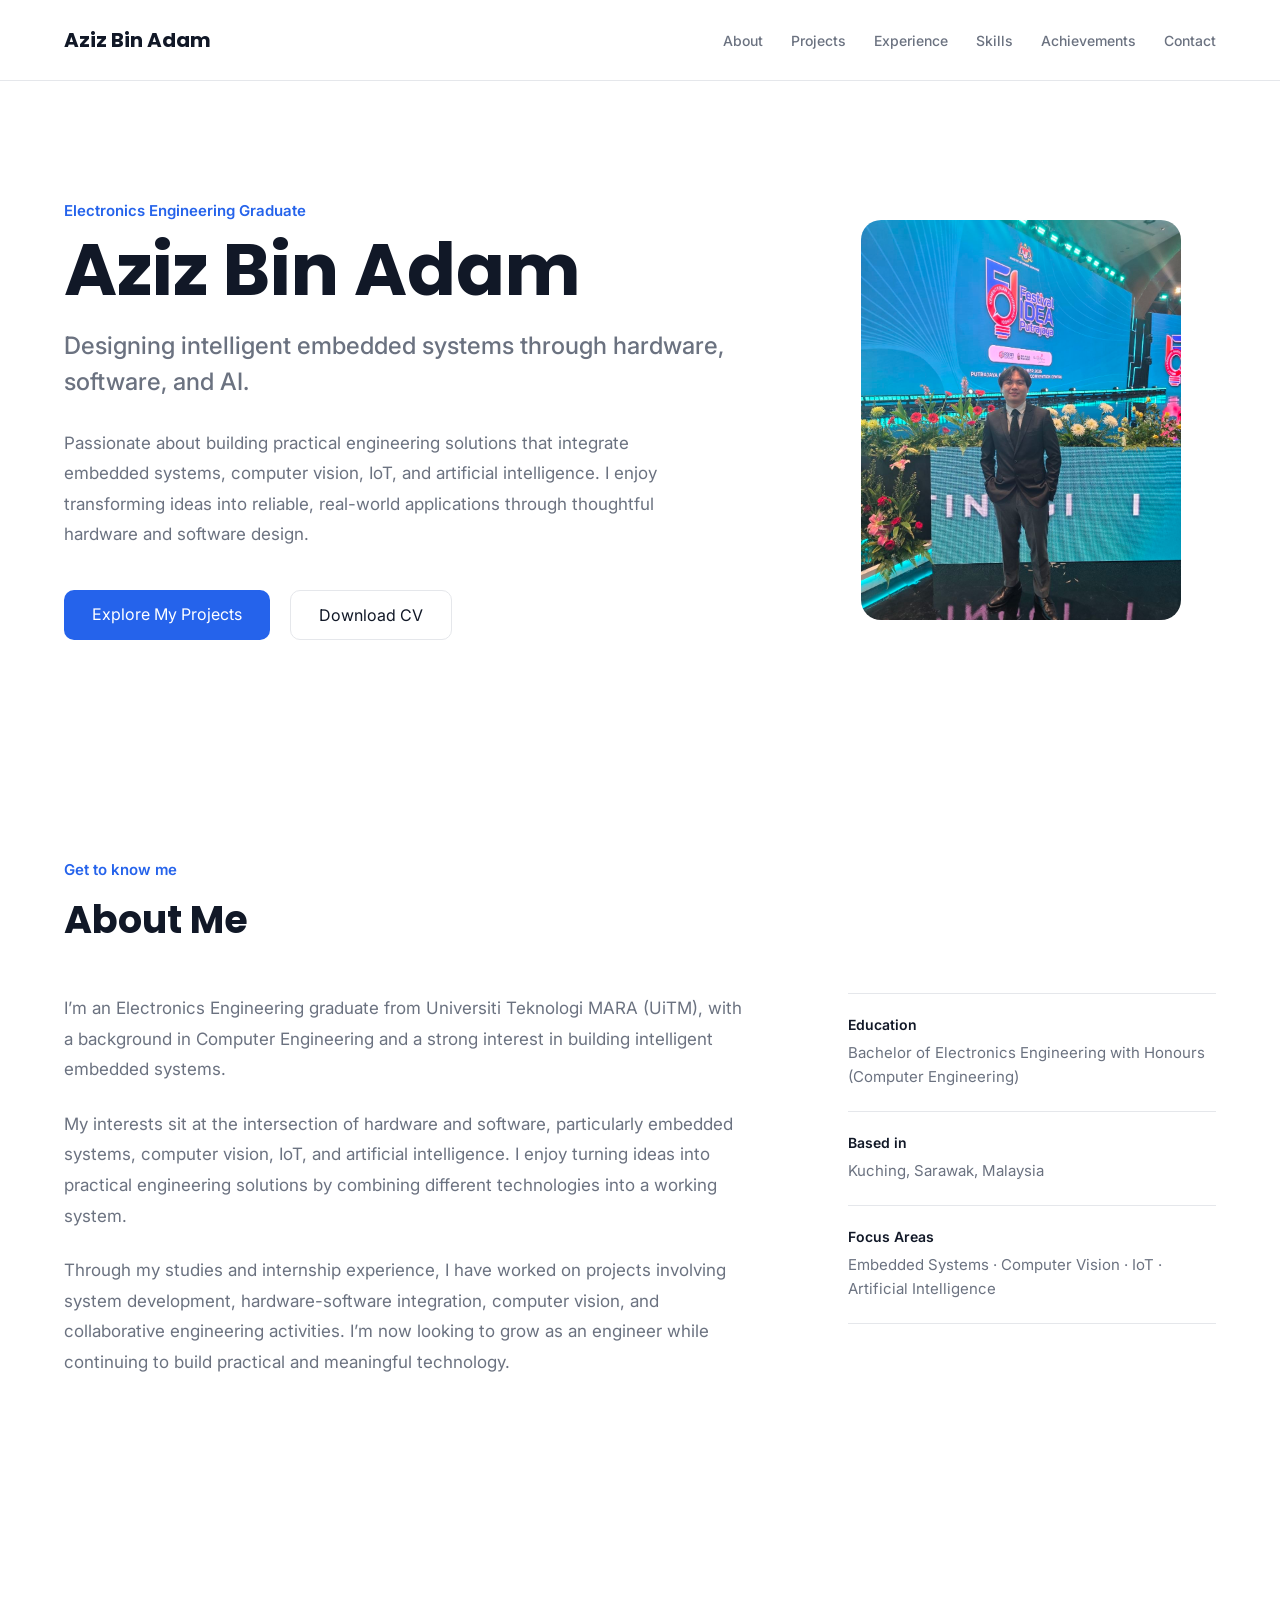
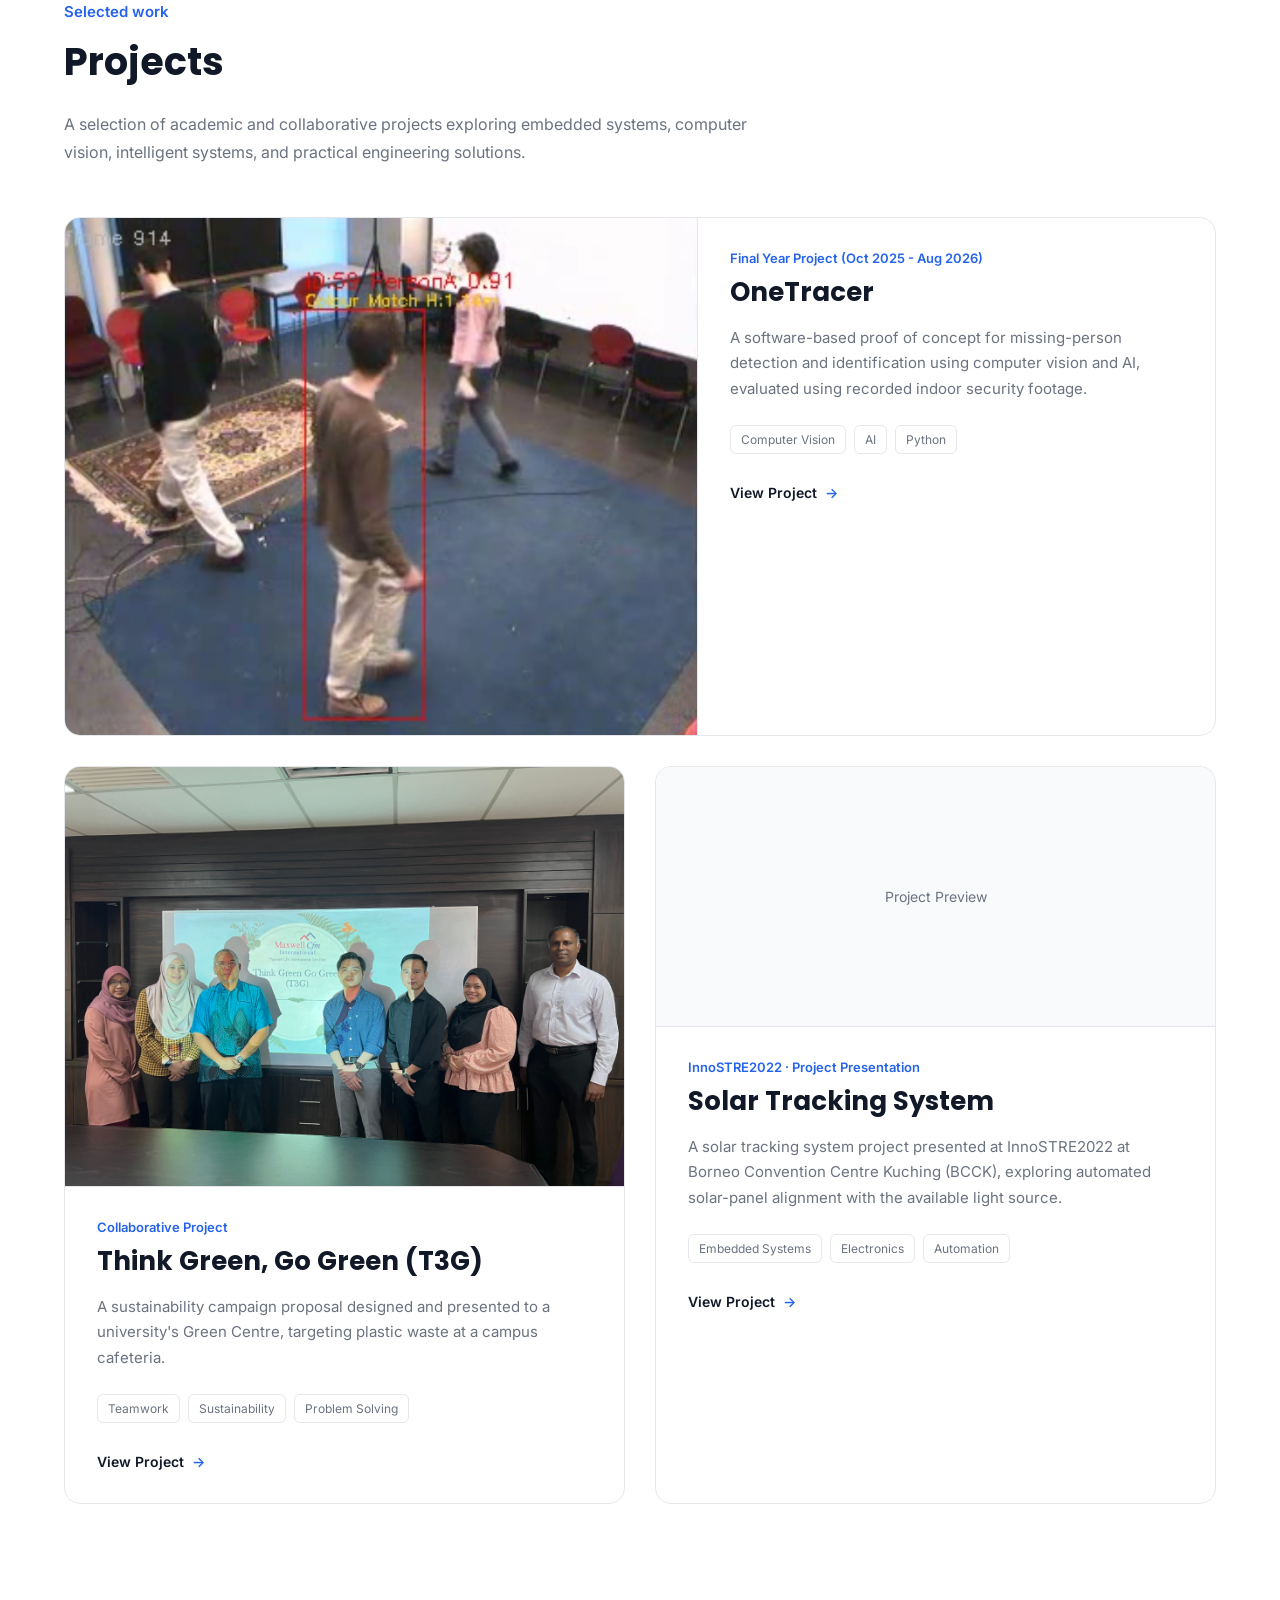
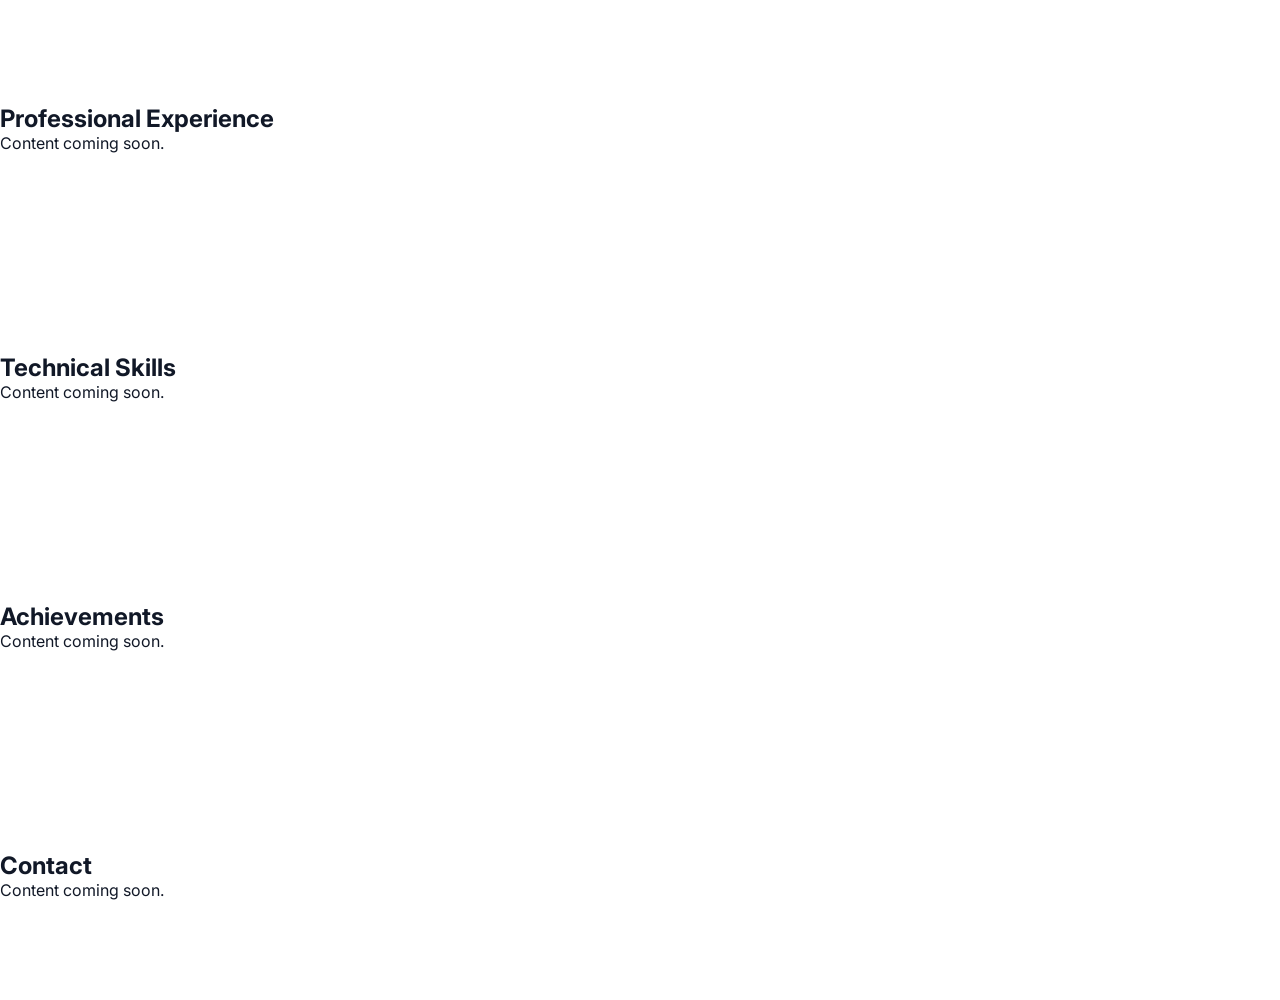
==== index.html @ 80091f70 "Add projects section and project pages" ====
<!DOCTYPE html>
<html lang="en">
<head>
    <meta charset="UTF-8">
    <meta name="viewport" content="width=device-width, initial-scale=1.0">
    <title>Aziz Bin Adam</title>
    <link rel="preconnect" href="https://fonts.googleapis.com">
    <link rel="preconnect" href="https://fonts.gstatic.com" crossorigin>

    <link href="https://fonts.googleapis.com/css2?family=Inter:wght@300;400;500;600;700&family=Poppins:wght@500;600;700&display=swap" rel="stylesheet">
    <link rel="stylesheet" href="css/style.css">
</head>

<body>

    <nav>
    <div class="container nav-container">

        <a href="#" class="logo">
            Aziz Bin Adam
        </a>

        <ul class="nav-links">
            <li><a href="#about">About</a></li>
            <li><a href="#projects">Projects</a></li>
            <li><a href="#experience">Experience</a></li>
            <li><a href="#skills">Skills</a></li>
            <li><a href="#achievements">Achievements</a></li>
            <li><a href="#contact">Contact</a></li>
        </ul>

        <button class="menu-toggle" aria-label="Toggle navigation menu">
            ☰
        </button>

    </div>
</nav>

<header class="hero">

    <div class="container hero-container">

        <div class="hero-content">

            <p class="intro">
                Electronics Engineering Graduate
            </p>

            <h1>
                Aziz Bin Adam
            </h1>

            <h2>
                Designing intelligent embedded systems through
                hardware, software, and AI.
            </h2>

            <p class="description">
                Passionate about building practical engineering
                solutions that integrate embedded systems,
                computer vision, IoT, and artificial intelligence.
                I enjoy transforming ideas into reliable,
                real-world applications through thoughtful
                hardware and software design.
            </p>

            <div class="buttons">

                <a href="#projects" class="primary">
                    Explore My Projects
                </a>

                <a href="documents/Aziz_Bin_Adam_Resume.pdf"
                   class="secondary"
                   target="_blank">
                    Download CV
                </a>

            </div>

        </div>

        <div class="hero-image">

            <img
                src="images/profile.jpg"
                alt="Aziz Bin Adam"
                class="profile-image"
            >

        </div>

    </div>

</header>

<main>

    <section id="about">

        <div class="container">

            <div class="section-heading">

                <p class="intro">
                    Get to know me
                </p>

                <h2 class="section-title">
                    About Me
                </h2>

            </div>

            <div class="about-grid">

                <div class="about-text">

                    <p>
                        I’m an Electronics Engineering graduate from Universiti Teknologi
                        MARA (UiTM), with a background in Computer Engineering and a strong
                        interest in building intelligent embedded systems.
                    </p>

                    <p>
                        My interests sit at the intersection of hardware and software,
                        particularly embedded systems, computer vision, IoT, and artificial
                        intelligence. I enjoy turning ideas into practical engineering
                        solutions by combining different technologies into a working system.
                    </p>

                    <p>
                        Through my studies and internship experience, I have worked on
                        projects involving system development, hardware-software integration,
                        computer vision, and collaborative engineering activities. I’m now
                        looking to grow as an engineer while continuing to build practical
                        and meaningful technology.
                    </p>

                </div>


                <div class="about-details">

                    <div class="detail-item">

                        <span class="detail-label">
                            Education
                        </span>

                        <span class="detail-value">
                            Bachelor of Electronics Engineering
                            with Honours (Computer Engineering)
                        </span>

                    </div>


                    <div class="detail-item">

                        <span class="detail-label">
                            Based in
                        </span>

                        <span class="detail-value">
                            Kuching, Sarawak, Malaysia
                        </span>

                    </div>


                    <div class="detail-item">

                        <span class="detail-label">
                            Focus Areas
                        </span>

                        <span class="detail-value">
                            Embedded Systems · Computer Vision ·
                            IoT · Artificial Intelligence
                        </span>

                    </div>

                </div>

            </div>

        </div>

    </section>

    <section id="projects">

        <div class="container">

            <div class="section-heading">

                <p class="intro">
                    Selected work
                </p>

                <h2 class="section-title">
                    Projects
                </h2>

                <p class="section-description">
                    A selection of academic and collaborative projects
                    exploring embedded systems, computer vision,
                    intelligent systems, and practical engineering solutions.
                </p>

            </div>


            <div class="projects-grid">


                <!-- Project 1 -->

                <article class="project-card featured">

                    <div class="project-image">
                        <img
                            src = "images/onetracer/single-detection.png"
                            alt = "OneTracer detection output showing tracked persons in CCTV footage"
                            class = "project-thumbnail"
                            >
                    </div>

                    <div class="project-content">

                        <p class="project-type">
                            Final Year Project (Oct 2025 - Aug 2026)
                        </p>

                        <h3>
                            OneTracer
                        </h3>

                        <p class="project-description">
                            A software-based proof of concept for missing-person detection
                            and identification using computer vision and AI, evaluated
                            using recorded indoor security footage.
                        </p>

                        <div class="project-tags">

                            <span>Computer Vision</span>
                            <span>AI</span>
                            <span>Python</span>

                        </div>

                        <a href="projects/onetracer.html" class="project-link">
                            View Project
                            <span>→</span>
                        </a>

                    </div>

                </article>


                <!-- Project 2 -->

                <article class="project-card">

                    <div class="project-image">
                        <img
                            src = "images/t3g/t3g-group-photo.jpg"
                            alt = "Group Photo of Maxwell Cfm International Sdn Bhd Team with UiTM representative"
                            class = "project-thumbnail"
                        >
                    </div>

                    <div class="project-content">

                        <p class="project-type">
                            Collaborative Project
                        </p>

                        <h3>
                            Think Green, Go Green (T3G)
                        </h3>

                        <p class="project-description">
                            A sustainability campaign proposal designed and
                            presented to a university's Green Centre, targeting
                            plastic waste at a campus cafeteria.
                        </p>

                        <div class="project-tags">

                            <span>Teamwork</span>
                            <span>Sustainability</span>
                            <span>Problem Solving</span>

                        </div>

                        <a href="projects/t3g.html" class="project-link">
                            View Project
                            <span>→</span>
                        </a>

                    </div>

                </article>


                <!-- Project 3 -->

                <article class="project-card">

                    <div class="project-image">
                        <span>
                            Project Preview
                        </span>
                    </div>

                    <div class="project-content">

                        <p class="project-type">
                            InnoSTRE2022 · Project Presentation
                        </p>

                        <h3>
                            Solar Tracking System
                        </h3>

                        <p class="project-description">
                            A solar tracking system project presented at InnoSTRE2022
                            at Borneo Convention Centre Kuching (BCCK), exploring
                            automated solar-panel alignment with the available light source.
                        </p>

                        <div class="project-tags">

                            <span>Embedded Systems</span>
                            <span>Electronics</span>
                            <span>Automation</span>

                        </div>

                        <a href="#" class="project-link">
                            View Project
                            <span>→</span>
                        </a>

                    </div>

                </article>


            </div>

        </div>

    </section>

    <section id="experience">
        
    <h2>Professional Experience</h2>

    <p>
    Content coming soon.
    </p>
    
    </section>

    <section id="skills">
        
    <h2>Technical Skills</h2>

    <p>
    Content coming soon.
    </p>
    
    </section>

    <section id="achievements">
        
    <h2>Achievements</h2>

    <p>
    Content coming soon.
    </p>
    
    </section>

    <section id="contact">
        
    <h2>Contact</h2>

    <p>
    Content coming soon.
    </p>
    
    </section>

</main>

<footer>

</footer>

<script src="js/script.js"></script>

</body>
</html>
---- css/style.css ----
/* Reset */

*{
    margin:0;
    padding:0;
    box-sizing:border-box;
}

/* Design Variables */

:root{

    --primary:#2563EB;

    --text:#111827;

    --secondary:#6B7280;

    --background:#FFFFFF;

    --surface:#F9FAFB;

    --border:#E5E7EB;

    --max-width:1200px;

}

/* Base */

body{

    font-family:'Inter',sans-serif;

    color: var(--text);

    background: var(--background);

}

/* Navigation */

nav {
    border-bottom: 1px solid var(--border);
    background: var(--background);
}

.nav-container {
    display: flex;
    justify-content: space-between;
    align-items: center;

    min-height: 80px;
}

.logo {
    font-family: 'Poppins', sans-serif;
    font-size: 20px;
    font-weight: 700;

    color: var(--text);
    text-decoration: none;
}

.nav-links {
    display: flex;
    align-items: center;
    gap: 28px;

    list-style: none;
}

.nav-links a {
    color: var(--secondary);
    text-decoration: none;

    font-size: 14px;
    font-weight: 500;

    transition: color 0.2s ease;
}

.nav-links a:hover {
    color: var(--primary);
}

.menu-toggle {
    display: none;

    border: none;
    background: none;

    font-size: 28px;
    color: var(--text);

    cursor: pointer;
}

/* Hero */

.hero {
    padding: 120px 0;
}

.hero-container {
    display: grid;

    grid-template-columns: 1.4fr 0.8fr;

    align-items: center;

    gap: 80px;
}

.hero-content {
    max-width: 700px;
}

.intro {
    color: var(--primary);

    font-size: 15px;
    font-weight: 600;

    margin-bottom: 12px;
}

.hero h1 {
    font-family: 'Poppins', sans-serif;

    font-size: clamp(48px, 6vw, 72px);
    line-height: 1.05;

    margin-bottom: 20px;
}

.hero h2 {
    color: var(--secondary);

    font-size: 24px;
    font-weight: 500;

    line-height: 1.5;

    margin-bottom: 28px;
}

.description {
    max-width: 650px;

    color: var(--secondary);

    line-height: 1.8;

    font-size: 17px;

    margin-bottom: 40px;
}

.hero-image {
    display: flex;
    justify-content: center;
}

.profile-image {
    width: 320px;
    height: 400px;

    object-fit: cover;

    border-radius: 20px;

    display: block;
}

/* Buttons */

.buttons{

    display:flex;

    gap:20px;

}

.primary{

    background: var(--primary);

    color:var(--background);

    padding:14px 28px;

    border-radius:10px;

    text-decoration:none;

}

.secondary{

    border:1px solid var(--border);

    color:var(--text);

    padding:14px 28px;

    border-radius:10px;

    text-decoration:none;

}

/* Layout */

.container{

    width:min(90%,var(--max-width));

    margin:auto;

}

section{

    padding:100px 0;

}

/* Section Titles */

.section-title{

    font-family:'Poppins',sans-serif;

    font-size:38px;

    margin-bottom:20px;

}

.section-description{

    color:var(--secondary);

    max-width:700px;

    line-height:1.8;

    margin-bottom:50px;

}

/*
  About
*/

.section-heading {
    margin-bottom: 45px;
}

.about-grid {
    display: grid;

    grid-template-columns: 1.3fr 0.7fr;

    gap: 100px;

    align-items: start;
}

.about-text {
    max-width: 700px;
}

.about-text p {
    color: var(--secondary);

    font-size: 17px;

    line-height: 1.8;

    margin-bottom: 24px;
}

.about-details {
    border-top: 1px solid var(--border);
}

.detail-item {
    padding: 22px 0;

    border-bottom: 1px solid var(--border);
}

.detail-label {
    display: block;

    color: var(--text);

    font-size: 14px;
    font-weight: 600;

    margin-bottom: 8px;
}

.detail-value {
    display: block;

    color: var(--secondary);

    font-size: 15px;

    line-height: 1.6;
}

/*
   Projects
*/

.projects-grid {
    display: grid;

    grid-template-columns: repeat(2, 1fr);

    gap: 30px;
}


/* Project Card */

.project-card {
    border: 1px solid var(--border);

    border-radius: 16px;

    overflow: hidden;

    background: var(--background);

    transition:
        transform 0.2s ease,
        box-shadow 0.2s ease;
}

.project-card:hover {
    transform: translateY(-4px);

    box-shadow:
        0 12px 30px rgba(17, 24, 39, 0.08);
}


/* Featured Project */

.project-card.featured {
    grid-column: span 2;

    display: grid;

    grid-template-columns: 1.1fr 0.9fr;
}


/* Project Image */

.project-image {
    min-height: 260px;

    display: flex;

    align-items: center;
    justify-content: center;

    background: var(--surface);

    border-bottom: 1px solid var(--border);

    color: var(--secondary);

    font-size: 14px;
}

.project-card.featured .project-image {
    min-height: 360px;

    border-bottom: none;

    border-right: 1px solid var(--border);
}

.project-thumbnail {
    width: 100%;

    height: 100%;

    object-fit: cover;

    display: block;
}

/* Project Content */

.project-content {
    padding: 32px;
}

.project-type {
    color: var(--primary);

    font-size: 13px;

    font-weight: 600;

    margin-bottom: 10px;
}

.project-content h3 {
    font-family: 'Poppins', sans-serif;

    font-size: 26px;

    line-height: 1.3;

    margin-bottom: 15px;
}

.project-description {
    color: var(--secondary);

    font-size: 15px;

    line-height: 1.7;

    margin-bottom: 24px;
}


/* Tags */

.project-tags {
    display: flex;

    flex-wrap: wrap;

    gap: 8px;

    margin-bottom: 28px;
}

.project-tags span {
    padding: 6px 10px;

    border: 1px solid var(--border);

    border-radius: 6px;

    color: var(--secondary);

    font-size: 12px;
}


/* Project Link */

.project-link {
    display: inline-flex;

    align-items: center;

    gap: 8px;

    color: var(--text);

    text-decoration: none;

    font-size: 14px;

    font-weight: 600;
}

.project-link span {
    color: var(--primary);

    transition: transform 0.2s ease;
}

.project-link:hover span {
    transform: translateX(4px);
}

/* 
   Responsive Design
 */

@media (max-width: 768px) {

    /* Navigation */

    .nav-container {
        min-height: 70px;
    }

    .nav-links {
        gap: 16px;
    }

    .nav-links a {
        font-size: 13px;
    }


    /* Hero */

    .hero {
        padding: 80px 0;
    }

    .hero-container {
        grid-template-columns: 1fr;
        gap: 50px;
    }

    .hero-content {
        max-width: 100%;
    }

    .hero h1 {
        font-size: clamp(42px, 12vw, 56px);
    }

    .hero h2 {
        font-size: 21px;
    }

    .description {
        font-size: 16px;
    }


    /* Hero Image */

    .hero-image {
        justify-content: flex-start;
    }

    .profile-image {
    width: 260px;
    height: 320px;
    }


    /* Sections */

    section {
        padding: 60px 0;
    }

    .section-title {
        font-size: 32px;
    }

        .nav-links {
        display: none;

        position: absolute;

        top: 70px;
        left: 0;

        width: 100%;

        flex-direction: column;
        align-items: flex-start;

        gap: 0;

        background: var(--background);

        border-bottom: 1px solid var(--border);
    }

    .nav-links.active {
        display: flex;
    }

    .nav-links li {
        width: 100%;
    }

    .nav-links a {
        display: block;

        width: 100%;

        padding: 16px 5%;

        font-size: 15px;
    }

    .menu-toggle {
    display: block;
    }

    .about-grid {
    grid-template-columns: 1fr;

    gap: 40px;
    }

    .about-text p {
        font-size: 16px;
    }

    .projects-grid {
        grid-template-columns: 1fr;
    }

    .project-card.featured {
        grid-column: span 1;

        display: block;
    }

    .project-card.featured .project-image {
        min-height: 260px;

        border-right: none;

        border-bottom: 1px solid var(--border);
    }

    .project-image {
        min-height: 220px;
    }

    .project-content {
        padding: 26px;
    }

}

/*
   Project Page
*/

/* Project Hero */

.project-hero {
    padding: 70px 0 90px;
    border-bottom: 1px solid var(--border);
}

.back-link {
    display: inline-block;

    margin-bottom: 55px;

    color: var(--secondary);

    font-size: 14px;
    font-weight: 500;

    text-decoration: none;

    transition: color 0.2s ease;
}

.back-link:hover {
    color: var(--primary);
}

.project-hero .intro {
    margin-bottom: 14px;
}

.project-hero h1 {
    font-family: 'Poppins', sans-serif;

    font-size: clamp(48px, 7vw, 76px);

    line-height: 1.05;

    margin-bottom: 24px;
}

.project-lead {
    max-width: 760px;

    color: var(--secondary);

    font-size: 21px;

    line-height: 1.7;

    margin-bottom: 50px;
}


/* Project Metadata */

.project-meta {
    display: grid;

    grid-template-columns: repeat(3, 1fr);

    gap: 40px;

    max-width: 900px;

    padding-top: 30px;

    border-top: 1px solid var(--border);
}

.project-meta > div {
    display: flex;

    flex-direction: column;

    gap: 8px;
}

.meta-label {
    color: var(--text);

    font-size: 13px;

    font-weight: 700;
}

.meta-value {
    color: var(--secondary);

    font-size: 14px;

    line-height: 1.6;
}


/* Project Sections */

.project-section {
    padding: 110px 0;
}

.project-section-alt {
    background: var(--surface);
}

.project-section h2 {
    font-family: 'Poppins', sans-serif;

    color: var(--text);

    font-size: clamp(30px, 4vw, 42px);

    line-height: 1.2;

    margin-bottom: 30px;
}

.project-section p {
    color: var(--secondary);

    font-size: 17px;

    line-height: 1.85;
}

.project-section .project-main p {
    max-width: 720px;

    margin-bottom: 24px;
}


/* Section Eyebrow */

.section-eyebrow {
    color: var(--primary) !important;

    font-size: 14px !important;

    font-weight: 700;

    margin-bottom: 12px;
}


/* Project Two-Column Layout */

.project-layout {
    display: grid;

    grid-template-columns: minmax(0, 1fr) 300px;

    gap: 100px;

    align-items: start;
}


/* Sidebar */

.project-sidebar {
    border-top: 1px solid var(--border);
}

.info-block {
    padding: 24px 0;

    border-bottom: 1px solid var(--border);
}

.info-block h3 {
    color: var(--text);

    font-size: 14px;

    margin-bottom: 10px;
}

.info-block p,
.info-block li {
    color: var(--secondary);

    font-size: 14px;

    line-height: 1.7;
}

.info-block ul {
    padding-left: 18px;
}

.info-block li {
    margin-bottom: 5px;
}


/* Section Description */

.project-section > .container > .section-description {
    max-width: 720px;

    margin-bottom: 50px;
}


/* System Architecture Diagram */

.arch-diagram {
    margin-top: 50px;
}

.arch-label {
    color: var(--primary);

    font-size: 13px;

    font-weight: 700;

    text-transform: uppercase;

    letter-spacing: 0.04em;

    margin-bottom: 20px;
}

.arch-label:not(:first-child) {
    margin-top: 60px;
}

/* Layer Stack */

.arch-layers {
    border: 1px solid var(--border);

    border-radius: 16px;

    overflow: hidden;
}

.arch-layer {
    display: grid;

    grid-template-columns: 200px 1fr;

    gap: 24px;

    align-items: center;

    padding: 26px 30px;

    background: var(--background);

    border-bottom: 1px solid var(--border);
}

.arch-layer:last-child {
    border-bottom: none;
}

.arch-layer-tag {
    color: var(--primary);

    font-size: 13px;

    font-weight: 700;
}

.arch-layer h3 {
    font-family: 'Poppins', sans-serif;

    font-size: 17px;

    margin-bottom: 6px;
}

.arch-layer p {
    color: var(--secondary);

    font-size: 14px;

    line-height: 1.7;
}

.arch-connector {
    padding: 10px 30px;

    background: var(--surface);

    border-bottom: 1px solid var(--border);

    color: var(--secondary);

    font-size: 12px;

    font-weight: 600;

    text-align: center;
}

/* Workflow Modules */

.arch-workflow {
    display: grid;

    grid-template-columns: repeat(4, 1fr);

    gap: 20px;
}

.arch-module {
    padding: 26px;

    background: var(--background);

    border: 1px solid var(--border);

    border-radius: 14px;
}

.arch-module-num {
    display: inline-block;

    color: var(--primary);

    font-family: 'Poppins', sans-serif;

    font-size: 14px;

    font-weight: 700;

    margin-bottom: 14px;
}

.arch-module h3 {
    font-family: 'Poppins', sans-serif;

    font-size: 16px;

    margin-bottom: 10px;
}

.arch-module > p {
    color: var(--secondary);

    font-size: 14px;

    line-height: 1.7;

    margin-bottom: 14px;
}

.arch-branches {
    border-top: 1px solid var(--border);

    padding-top: 14px;
}

.arch-branch {
    font-size: 13px;

    line-height: 1.6;

    color: var(--secondary);

    padding-left: 12px;

    border-left: 2px solid var(--border);

    margin-bottom: 10px;
}

.arch-branch:last-child {
    margin-bottom: 0;
}

.arch-branch strong {
    display: block;

    color: var(--text);

    font-size: 12px;

    font-weight: 700;

    text-transform: uppercase;

    margin-bottom: 3px;
}

.arch-note {
    margin-top: 24px;

    color: var(--secondary);

    font-size: 14px;

    line-height: 1.7;

    text-align: center;
}


/* Technology Cards */

.technology-grid {
    display: grid;

    grid-template-columns: repeat(3, 1fr);

    gap: 24px;

    margin-top: 50px;
}

.technology-card {
    padding: 30px;

    background: var(--background);

    border: 1px solid var(--border);

    border-radius: 14px;
}

.technology-card h3 {
    font-family: 'Poppins', sans-serif;

    font-size: 19px;

    margin-bottom: 14px;
}

.technology-card p {
    font-size: 15px;
}

/* Results & Evaluation */

.results-stats {
    display: grid;

    grid-template-columns: repeat(4, 1fr);

    gap: 20px;

    margin: 50px 0;
}

.stat-card {
    padding: 26px 22px;

    background: var(--surface);

    border: 1px solid var(--border);

    border-radius: 14px;

    text-align: center;
}

.stat-value {
    font-family: 'Poppins', sans-serif;

    font-size: 28px;

    font-weight: 700;

    color: var(--primary);

    margin-bottom: 8px;
}

.stat-label {
    color: var(--secondary);

    font-size: 13px;

    line-height: 1.5;
}

/* Results Tables */

.results-tables {
    display: grid;

    grid-template-columns: 1fr 1fr;

    gap: 30px;

    margin-bottom: 50px;
}

.results-table-block h3 {
    font-family: 'Poppins', sans-serif;

    font-size: 17px;

    margin-bottom: 6px;
}

.results-table-note {
    color: var(--secondary);

    font-size: 13px;

    margin-bottom: 16px;
}

.results-table {
    width: 100%;

    border-collapse: collapse;

    border: 1px solid var(--border);

    border-radius: 10px;

    overflow: hidden;
}

.results-table th,
.results-table td {
    padding: 12px 14px;

    text-align: left;

    font-size: 13.5px;

    border-bottom: 1px solid var(--border);
}

.results-table th {
    background: var(--surface);

    color: var(--text);

    font-weight: 600;
}

.results-table td {
    color: var(--secondary);
}

.results-table tr:last-child td {
    border-bottom: none;
}

.results-table td:first-child,
.results-table th:first-child {
    color: var(--text);

    font-weight: 600;
}

/* Timeline */

.timeline {
    margin-top: 60px;
}

.timeline-track {
    display: flex;

    justify-content: space-between;

    position: relative;

    padding-top: 22px;
}

.timeline-track::before {
    content: '';

    position: absolute;

    top: 6px;
    left: 0;
    right: 0;

    height: 1px;

    background: var(--border);
}

.timeline-milestone {
    flex: 1;

    padding: 0 16px;

    position: relative;
}

.timeline-milestone:first-child {
    padding-left: 0;
}

.timeline-milestone:last-child {
    padding-right: 0;
}

.timeline-dot {
    width: 13px;
    height: 13px;

    border-radius: 50%;

    background: var(--primary);

    border: 3px solid var(--background);

    position: absolute;

    top: -25px;

    z-index: 1;
}

.timeline-date {
    font-family: 'Poppins', sans-serif;

    font-size: 14px;
    font-weight: 600;

    margin-bottom: 10px;
}

.timeline-milestone p {
    color: var(--secondary);

    font-size: 13.5px;

    line-height: 1.6;
}

/* Team Grid */

.team-grid {
    display: grid;

    grid-template-columns: repeat(3, 1fr);

    gap: 30px;

    margin-top: 50px;
}

.team-card {
    padding: 30px;

    background: var(--background);

    border: 1px solid var(--border);

    border-radius: 14px;

    text-align: center;
}

.team-card.is-you {
    border-color: var(--primary);
}

.team-avatar {
    width: 72px;
    height: 72px;

    border-radius: 50%;

    background: var(--surface);

    border: 1px solid var(--border);

    display: flex;

    align-items: center;
    justify-content: center;

    margin: 0 auto 18px;

    font-family: 'Poppins', sans-serif;

    font-size: 20px;
    font-weight: 600;

    color: var(--primary);
}

.team-name {
    font-family: 'Poppins', sans-serif;

    font-size: 16px;

    margin-bottom: 4px;
}

.team-role {
    color: var(--secondary);

    font-size: 13px;
}

/* Requirements Grid (reuses .technology-card) */

.requirements-grid {
    display: grid;

    grid-template-columns: repeat(2, 1fr);

    gap: 24px;

    margin-top: 50px;
}

/* List support inside technology-card, used by Scope / Objectives / Goals */

.technology-card ul {
    padding-left: 18px;

    margin-top: 6px;
}

.technology-card li {
    color: var(--secondary);

    font-size: 14.5px;

    line-height: 1.7;

    margin-bottom: 8px;
}

.technology-card li:last-child {
    margin-bottom: 0;
}

/* Key Findings */

.findings-list {
    display: grid;

    gap: 18px;

    margin-bottom: 40px;
}

.findings-heading {
    margin-top: 10px;
}

.finding-item {
    display: grid;

    grid-template-columns: 28px 1fr;

    gap: 14px;

    padding: 20px 0;

    border-top: 1px solid var(--border);
}

.finding-item:last-child {
    border-bottom: 1px solid var(--border);
}

.finding-item span {
    color: var(--primary);

    font-family: 'Poppins', sans-serif;

    font-weight: 700;

    font-size: 14px;
}

.finding-item p {
    color: var(--secondary);

    font-size: 15px;

    line-height: 1.7;
}

.finding-item p strong {
    color: var(--text);
}

/* Limitations Callout */

.limitations-note {
    padding: 24px 26px;

    background: var(--surface);

    border-left: 3px solid var(--primary);

    border-radius: 4px;

    margin-bottom: 40px;
}

.limitations-note h4 {
    font-size: 14px;

    margin-bottom: 8px;
}

.limitations-note p {
    color: var(--secondary);

    font-size: 14px;

    line-height: 1.7;
}

@media (max-width: 768px) {

    .results-stats {
        grid-template-columns: repeat(2, 1fr);
    }

    .results-tables {
        grid-template-columns: 1fr;
    }

}

/* Media Placeholder */

.media-placeholder {
    min-height: 300px;

    display: flex;

    align-items: center;

    justify-content: center;

    padding: 40px;

    background: var(--surface);

    border: 1px dashed var(--border);

    border-radius: 16px;

    color: var(--secondary);

    text-align: center;
}

/* Project Media */

.project-media {
    margin-top: 50px;
}

.project-media-item {
    margin: 0;
}

.project-media-item img {
    display: block;

    width: 100%;
    max-width: 100%;

    height: auto;

    border: 1px solid var(--border);

    border-radius: 16px;

    background: var(--surface);
}

.project-media-item figcaption {
    margin-top: 14px;

    color: var(--secondary);

    font-size: 13px;

    line-height: 1.6;
}

/* Project Media Grid */

.project-media-grid {
    display: grid;

    grid-template-columns: 1fr;

    gap: 30px;

    margin-top: 50px;
}

/* Learning List */

.learning-list {
    display: grid;

    grid-template-columns: repeat(3, 1fr);

    gap: 30px;

    margin-top: 50px;
}

.learning-list > div {
    padding-top: 24px;

    border-top: 1px solid var(--border);
}

.learning-list strong {
    display: block;

    color: var(--primary);

    font-size: 14px;

    margin-bottom: 15px;
}

.learning-list p {
    font-size: 15px;
}


/* Project Navigation */

.project-next {
    padding: 80px 0;

    border-top: 1px solid var(--border);

    background: var(--background);
}

.project-next p {
    color: var(--secondary);

    font-size: 14px;

    margin-bottom: 12px;
}

.project-next a {
    color: var(--text);

    font-family: 'Poppins', sans-serif;

    font-size: 24px;

    font-weight: 600;

    text-decoration: none;

    transition: color 0.2s ease;
}

.project-next a:hover {
    color: var(--primary);
}


/* ========================================
   Project Page Responsive Design
======================================== */

@media (max-width: 768px) {

    .project-hero {
        padding: 50px 0 70px;
    }

    .back-link {
        margin-bottom: 40px;
    }

    .project-hero h1 {
        font-size: clamp(44px, 14vw, 60px);
    }

    .project-lead {
        font-size: 18px;

        line-height: 1.7;
    }


    /* Metadata */

    .project-meta {
        grid-template-columns: 1fr;

        gap: 24px;
    }


    /* Sections */

    .project-section {
        padding: 75px 0;
    }


    /* Layout */

    .project-layout {
        grid-template-columns: 1fr;

        gap: 60px;
    }


    /* Technology Cards */

    .technology-grid {
        grid-template-columns: 1fr;

        gap: 18px;
    }


    /* Learning */

    .learning-list {
        grid-template-columns: 1fr;

        gap: 30px;
    }


    /* Placeholders */

    .arch-layer {
        grid-template-columns: 1fr;

        gap: 6px;
    }

    .arch-workflow {
        grid-template-columns: 1fr;
    }

    .media-placeholder {
        min-height: 220px;
    }

    .timeline-track {
        flex-direction: column;

        gap: 30px;
    }

    .timeline-track::before {
        top: 0;
        bottom: 0;
        left: 6px;

        width: 1px;
        height: auto;

        right: auto;
    }

    .timeline-milestone {
        padding: 0 0 0 30px;
    }

    .timeline-dot {
        top: 2px;
        left: -30px;
    }

    .team-grid {
        grid-template-columns: 1fr;
    }

    .requirements-grid {
        grid-template-columns: 1fr;
    }

}
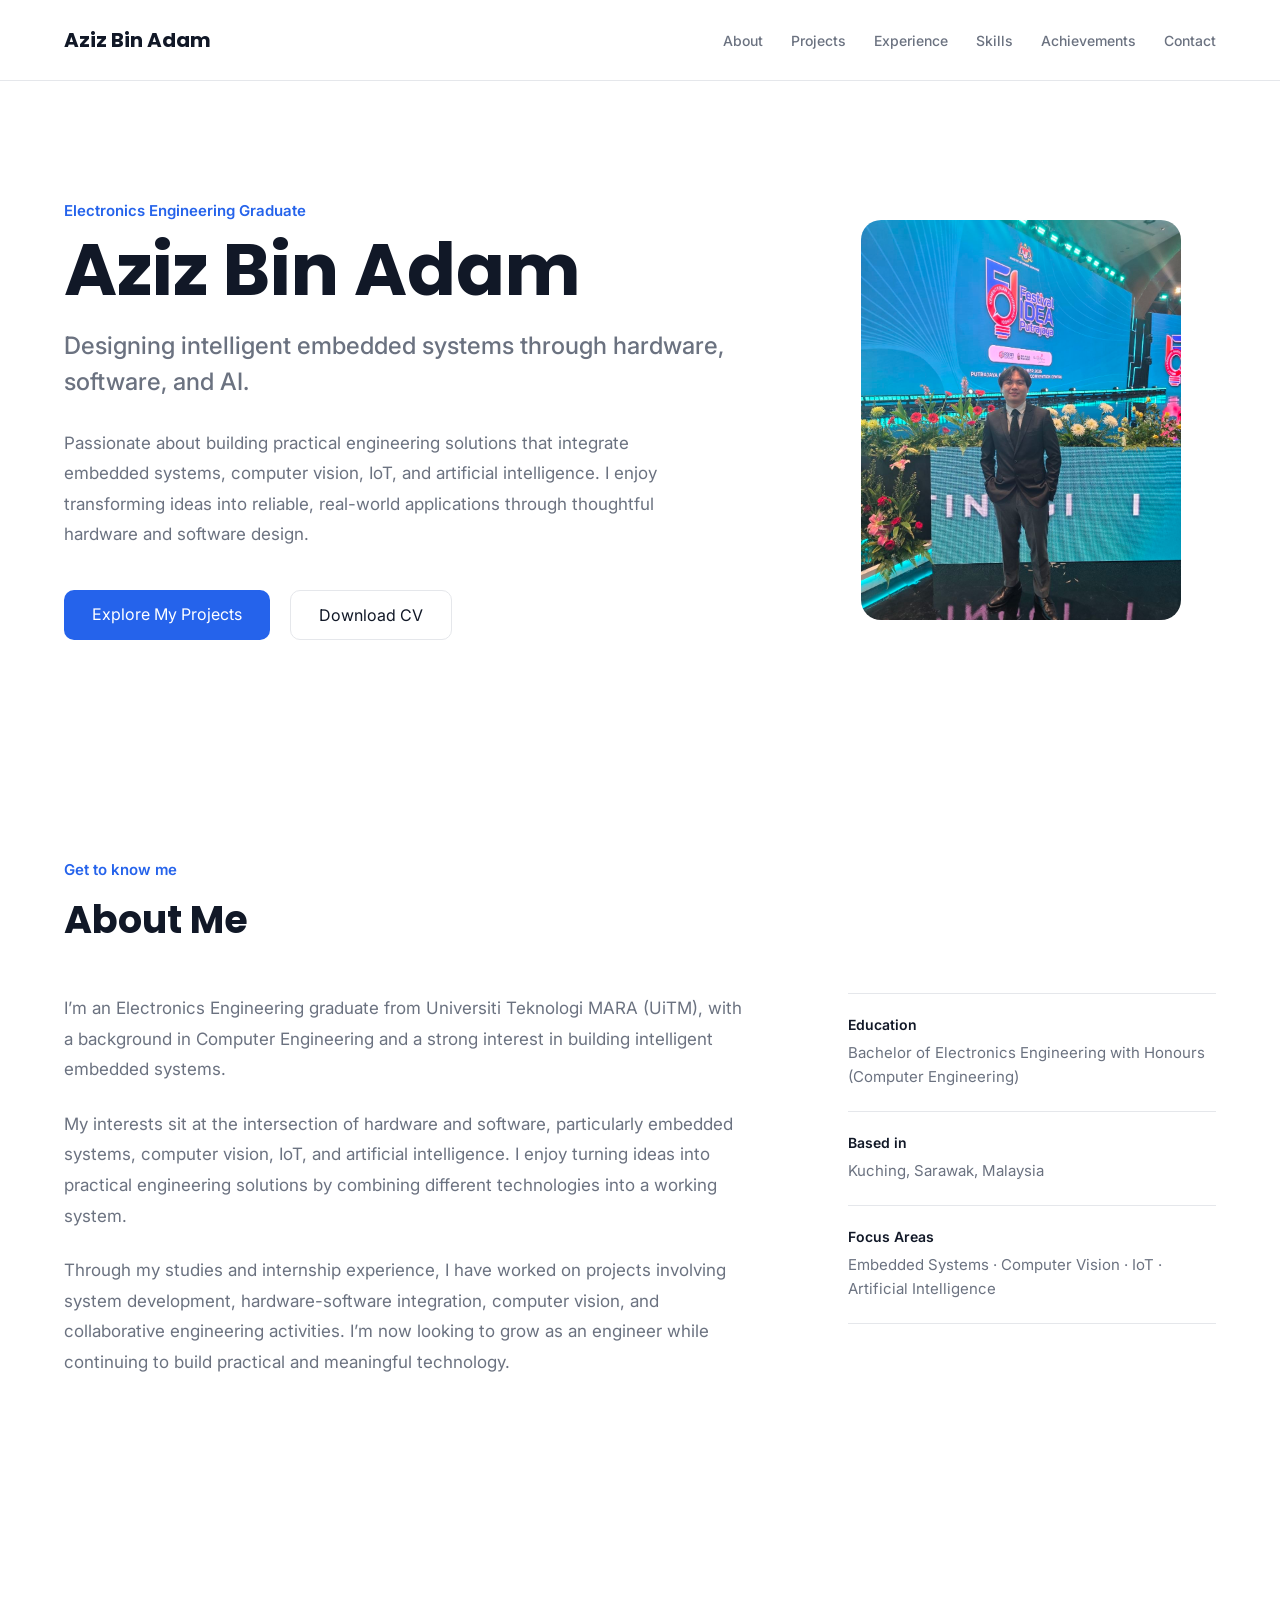
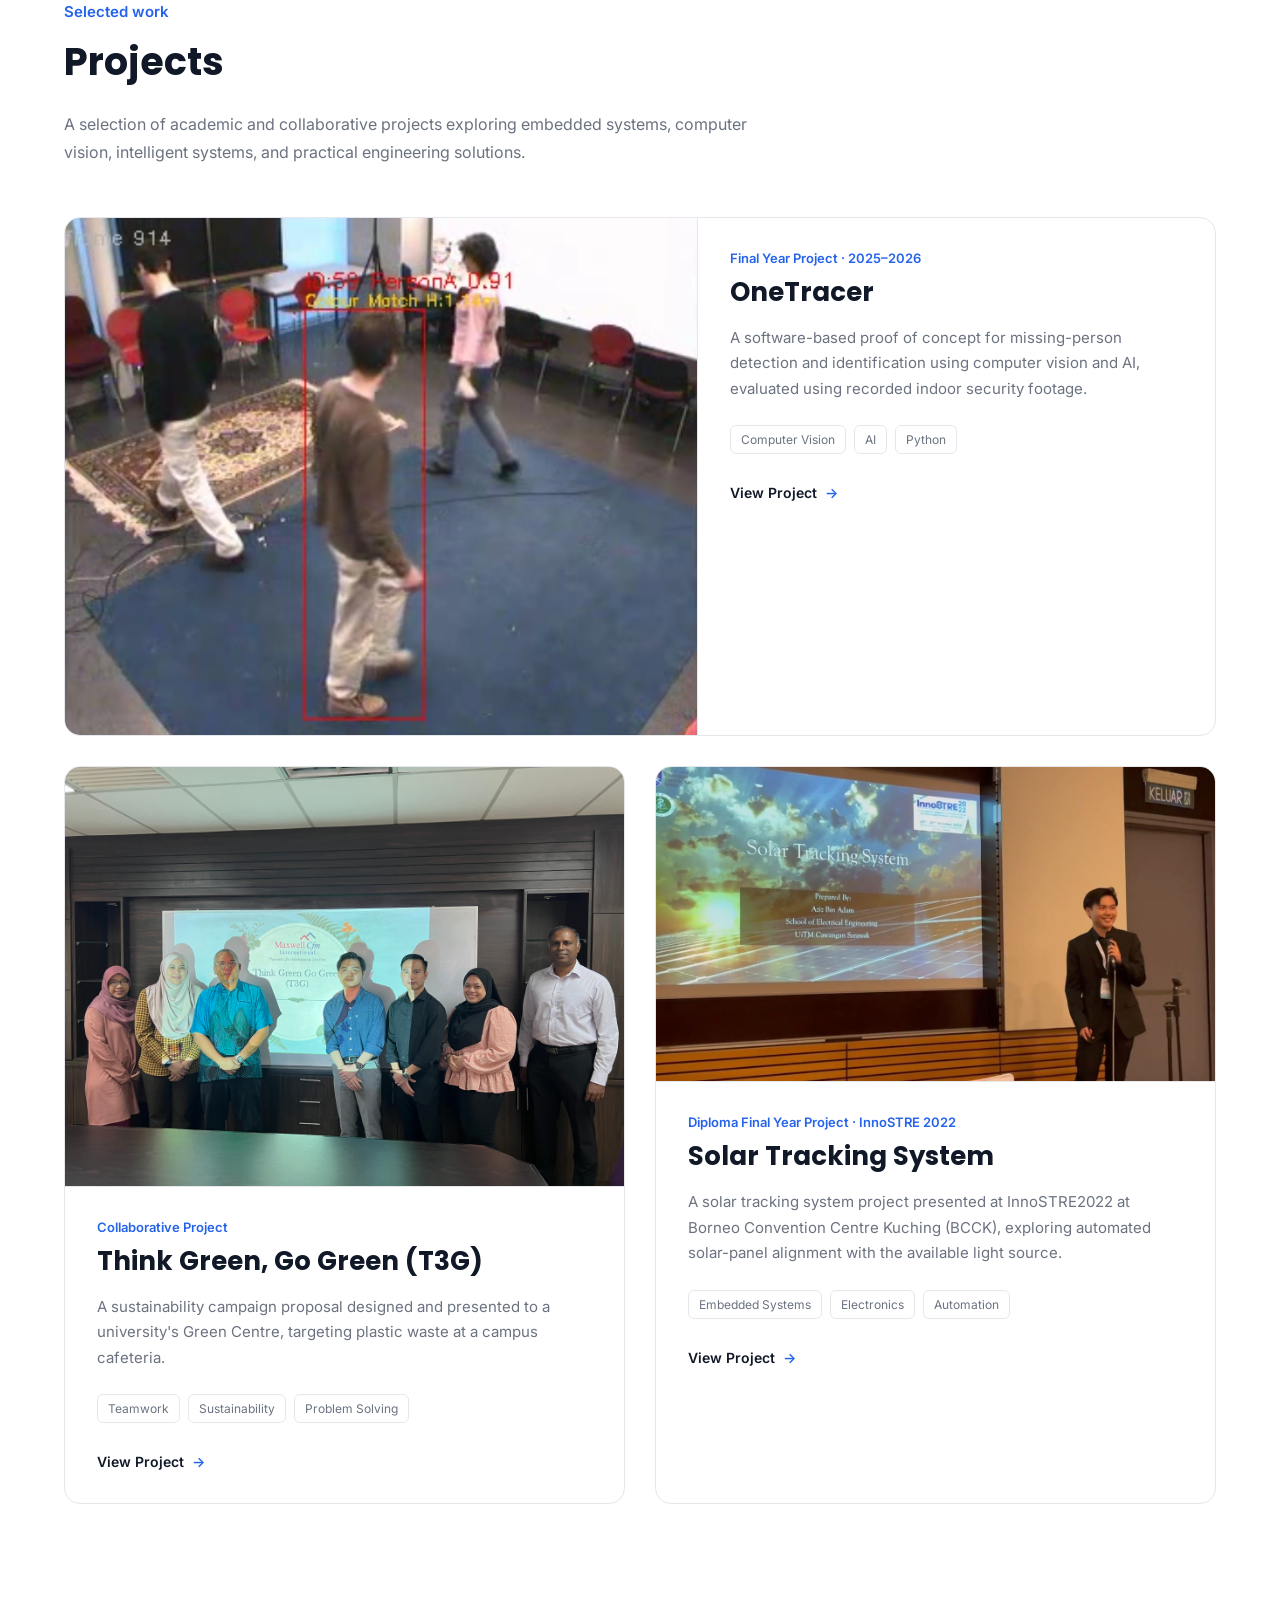
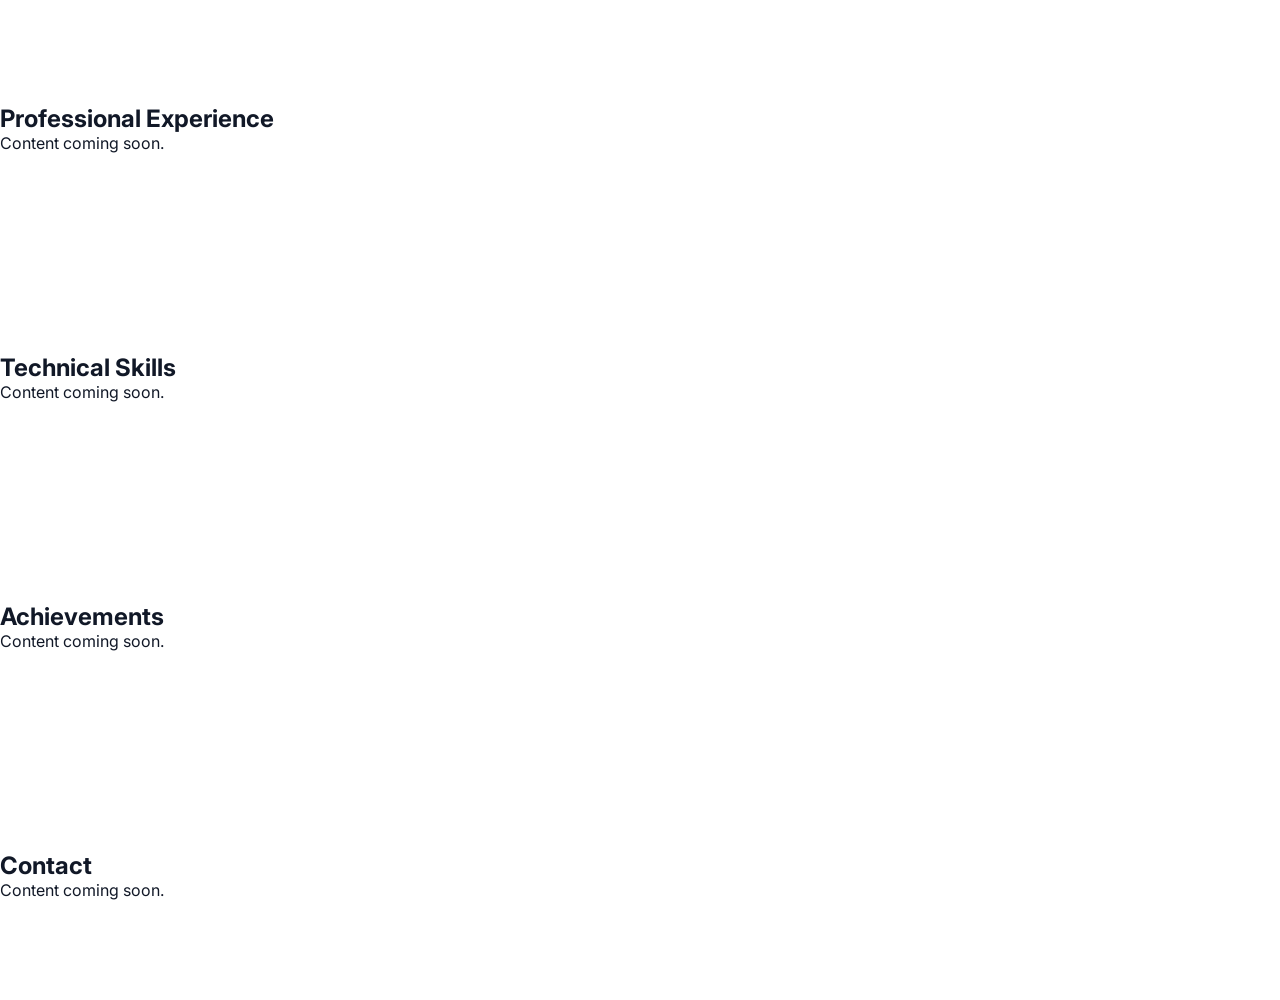
==== commit 4a0c2d79: "Add Solar Tracking System project page" ====
--- a/index.html
+++ b/index.html
@@ -231,7 +231,7 @@
                     <div class="project-content">
 
                         <p class="project-type">
-                            Final Year Project (Oct 2025 - Aug 2026)
+                            Final Year Project · 2025–2026
                         </p>
 
                         <h3>
@@ -313,15 +313,17 @@
                 <article class="project-card">
 
                     <div class="project-image">
-                        <span>
-                            Project Preview
-                        </span>
+                        <img
+                            src = "images/solar-tracking/presentation-photo.jpg"
+                            alt = " Snippet of Presenting at InnoSTRE2022"
+                            class = "project-thumbnail"
+                        >
                     </div>
 
                     <div class="project-content">
 
                         <p class="project-type">
-                            InnoSTRE2022 · Project Presentation
+                            Diploma Final Year Project · InnoSTRE 2022
                         </p>
 
                         <h3>
@@ -342,7 +344,7 @@
 
                         </div>
 
-                        <a href="#" class="project-link">
+                        <a href="projects/solar-tracking.html" class="project-link">
                             View Project
                             <span>→</span>
                         </a>
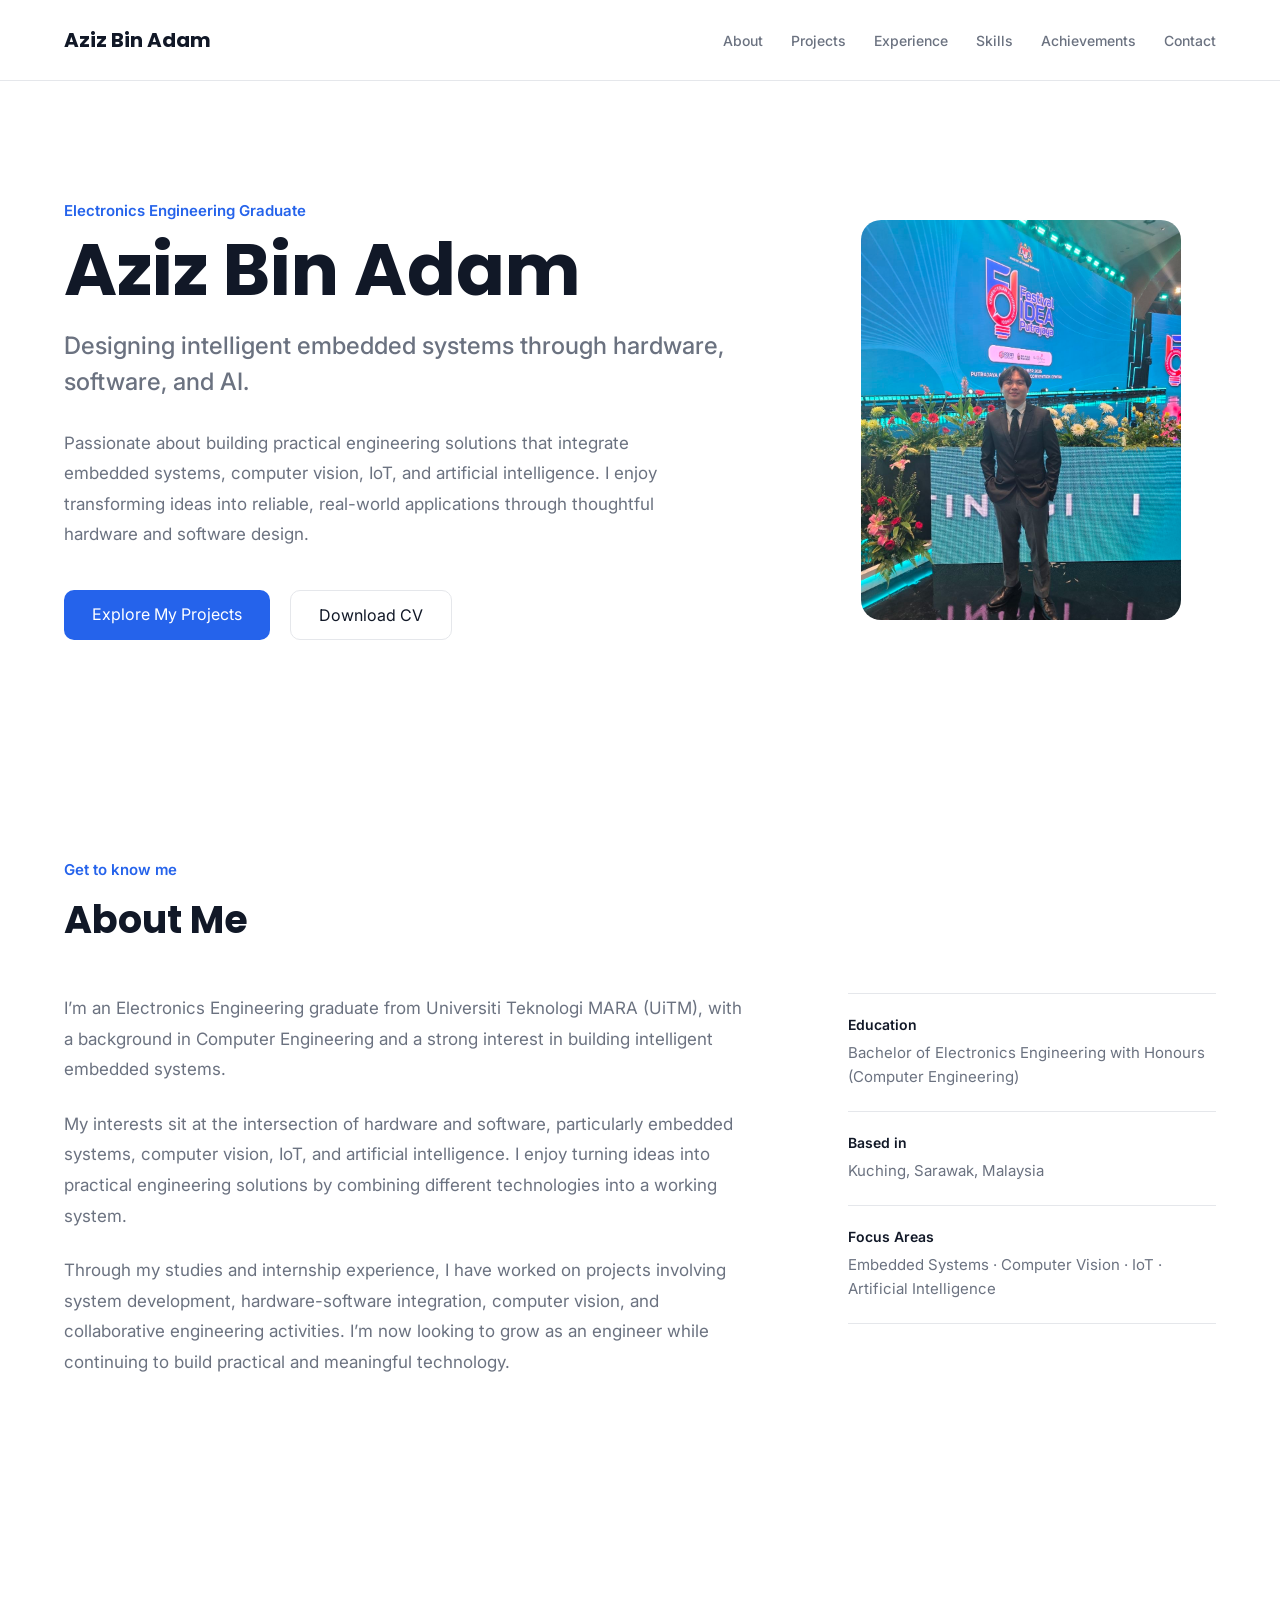
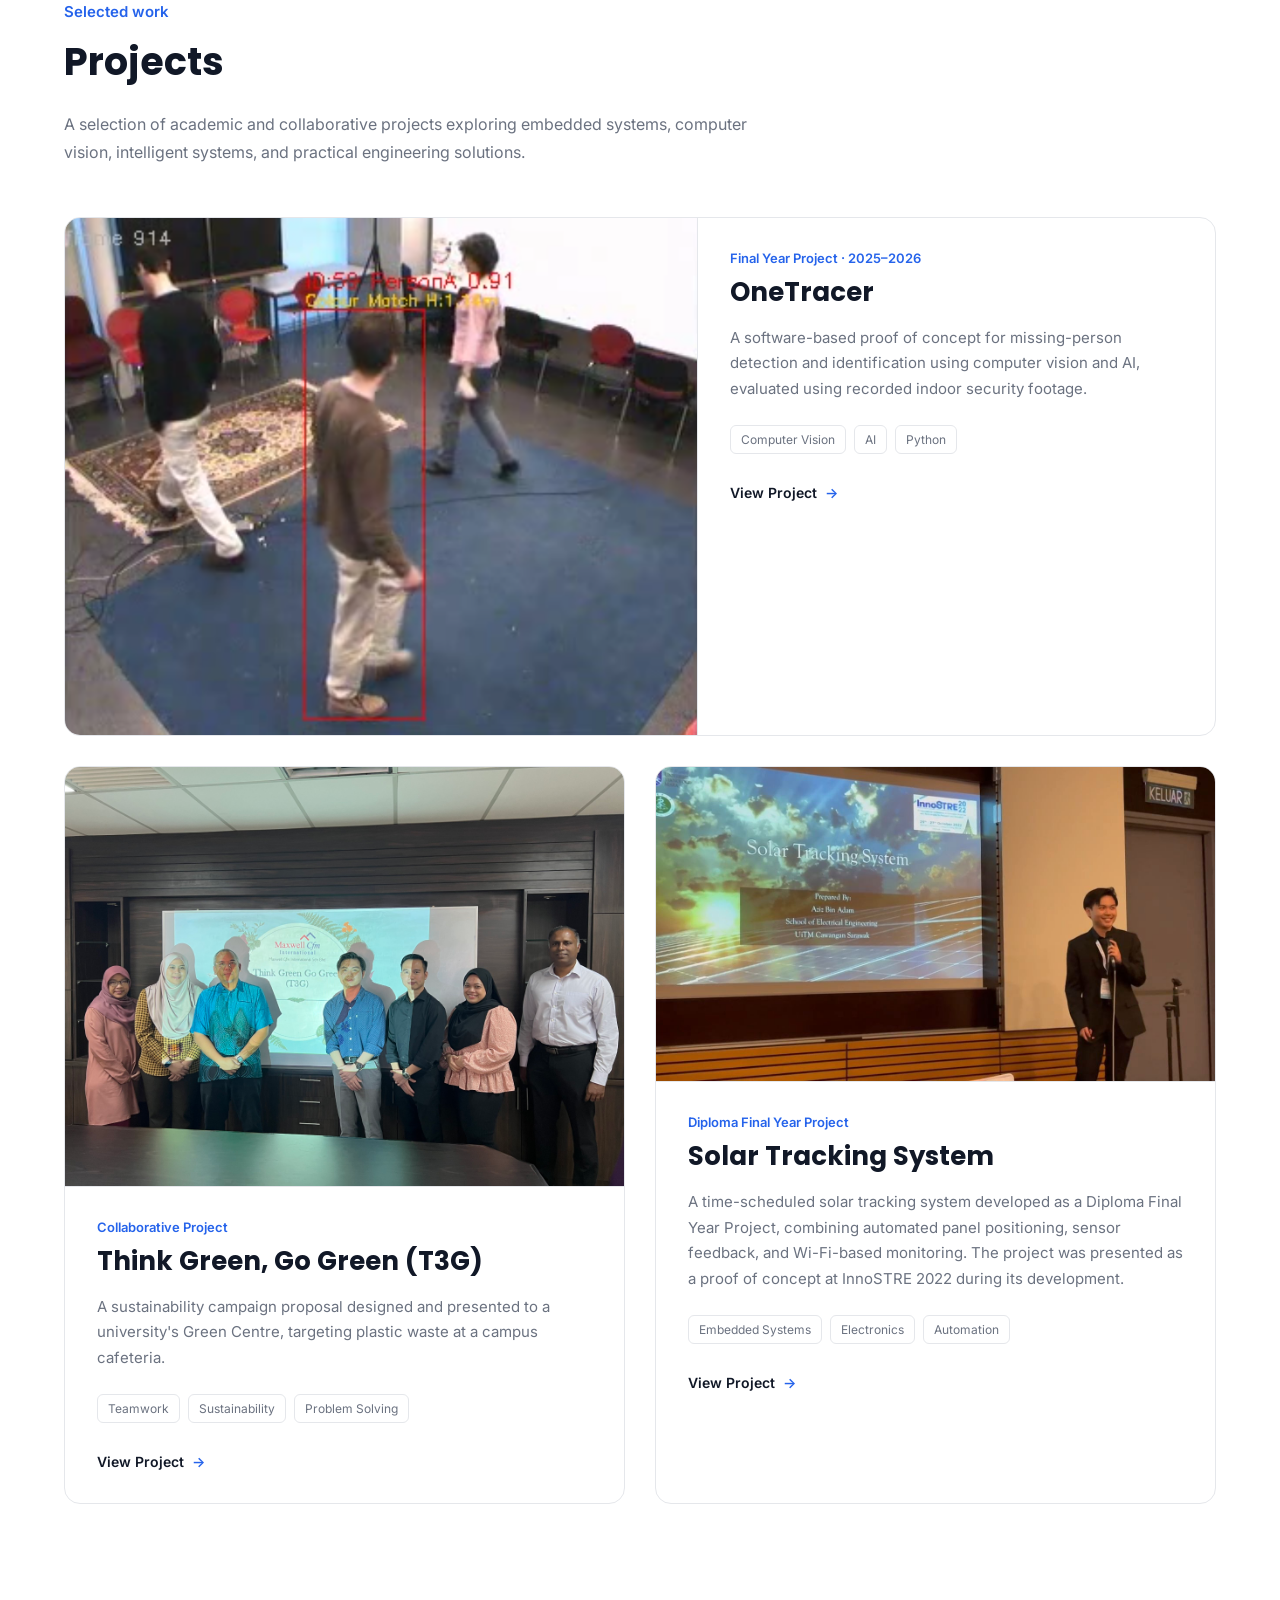
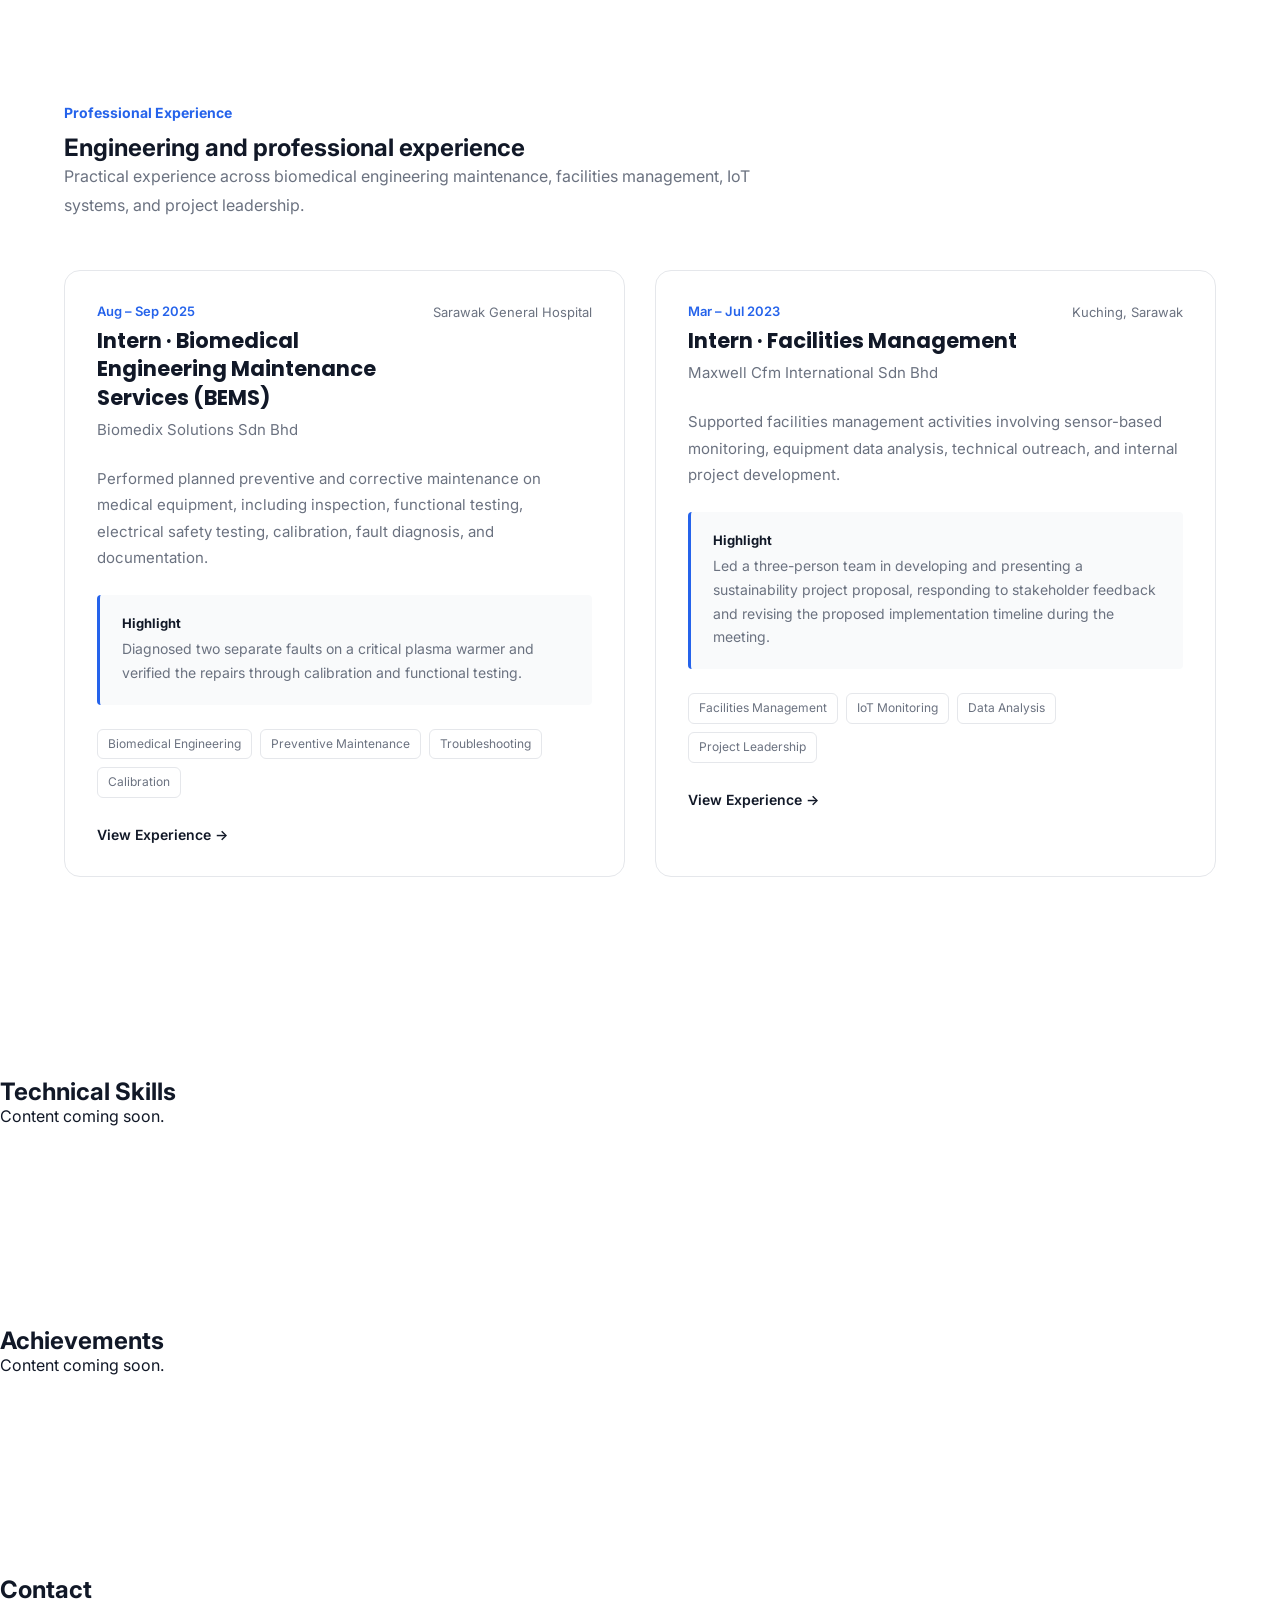
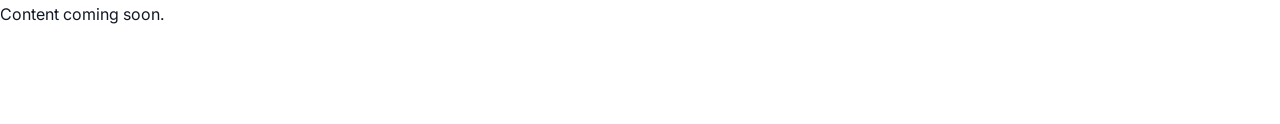
==== commit b9f8e6f3: "Experience Website" ====
--- a/index.html
+++ b/index.html
@@ -323,7 +323,7 @@
                     <div class="project-content">
 
                         <p class="project-type">
-                            Diploma Final Year Project · InnoSTRE 2022
+                            Diploma Final Year Project
                         </p>
 
                         <h3>
@@ -331,9 +331,11 @@
                         </h3>
 
                         <p class="project-description">
-                            A solar tracking system project presented at InnoSTRE2022
-                            at Borneo Convention Centre Kuching (BCCK), exploring
-                            automated solar-panel alignment with the available light source.
+                            A time-scheduled solar tracking system developed as a
+                            Diploma Final Year Project, combining automated
+                            panel positioning, sensor feedback, and Wi-Fi-based
+                            monitoring. The project was presented as a proof of
+                            concept at InnoSTRE 2022 during its development.
                         </p>
 
                         <div class="project-tags">
@@ -360,9 +362,193 @@
 
     </section>
 
-    <section id="experience">
+    <!-- Experience -->
+
+    <section id="experience" class="section">
+
+        <div class="container">
+
+            <p class="section-eyebrow">
+                Professional Experience
+            </p>
+
+            <h2>
+                Engineering and professional experience
+            </h2>
+
+            <p class="section-description">
+                Practical experience across biomedical engineering maintenance,
+                facilities management, IoT systems, and project leadership.
+            </p>
+
+            <div class="experience-grid">
+
+                <!-- Biomedix Solutions -->
+
+                <article class="experience-card">
+
+                    <div class="experience-card-header">
+
+                        <div>
+
+                            <p class="experience-date">
+                                Aug – Sep 2025
+                            </p>
+
+                            <h3>
+                                Intern · Biomedical Engineering Maintenance Services (BEMS)
+                            </h3>
+
+                            <p class="experience-company">
+                                Biomedix Solutions Sdn Bhd
+                            </p>
+
+                        </div>
+
+                        <span class="experience-location">
+                            Sarawak General Hospital
+                        </span>
+
+                    </div>
+
+                    <p>
+                        Performed planned preventive and corrective maintenance
+                        on medical equipment, including inspection, functional
+                        testing, electrical safety testing, calibration, fault
+                        diagnosis, and documentation.
+                    </p>
+
+                    <div class="experience-highlight">
+
+                        <strong>
+                            Highlight
+                        </strong>
+
+                        <p>
+                            Diagnosed two separate faults on a critical plasma
+                            warmer and verified the repairs through calibration
+                            and functional testing.
+                        </p>
+
+                    </div>
+
+                    <div class="experience-tags">
+
+                        <span>
+                            Biomedical Engineering
+                        </span>
+
+                        <span>
+                            Preventive Maintenance
+                        </span>
+
+                        <span>
+                            Troubleshooting
+                        </span>
+
+                        <span>
+                            Calibration
+                        </span>
+
+                    </div>
+
+                    <a
+                        href="experience/biomedix.html"
+                        class="card-link"
+                    >
+                        View Experience →
+                    </a>
+
+                </article>
+
+
+                <!-- Maxwell Cfm -->
+
+                <article class="experience-card">
+
+                    <div class="experience-card-header">
+
+                        <div>
+
+                            <p class="experience-date">
+                                Mar – Jul 2023
+                            </p>
+
+                            <h3>
+                                Intern · Facilities Management
+                            </h3>
+
+                            <p class="experience-company">
+                                Maxwell Cfm International Sdn Bhd
+                            </p>
+
+                        </div>
+
+                        <span class="experience-location">
+                            Kuching, Sarawak
+                        </span>
+
+                    </div>
+
+                    <p>
+                        Supported facilities management activities involving
+                        sensor-based monitoring, equipment data analysis,
+                        technical outreach, and internal project development.
+                    </p>
+
+                    <div class="experience-highlight">
+
+                        <strong>
+                            Highlight
+                        </strong>
+
+                        <p>
+                            Led a three-person team in developing and presenting
+                            a sustainability project proposal, responding to
+                            stakeholder feedback and revising the proposed
+                            implementation timeline during the meeting.
+                        </p>
+
+                    </div>
+
+                    <div class="experience-tags">
+
+                        <span>
+                            Facilities Management
+                        </span>
+
+                        <span>
+                            IoT Monitoring
+                        </span>
+
+                        <span>
+                            Data Analysis
+                        </span>
+
+                        <span>
+                            Project Leadership
+                        </span>
+
+                    </div>
+
+                    <a
+                        href="experience/maxwell-cfm.html"
+                        class="card-link"
+                    >
+                        View Experience →
+                    </a>
+
+                </article>
+
+            </div>
+
+        </div>
+
+    </section>
+
+    <section id="skills">
         
-    <h2>Professional Experience</h2>
+    <h2>Technical Skills</h2>
 
     <p>
     Content coming soon.
@@ -370,9 +556,9 @@
     
     </section>
 
-    <section id="skills">
+    <section id="achievements">
         
-    <h2>Technical Skills</h2>
+    <h2>Achievements</h2>
 
     <p>
     Content coming soon.
@@ -380,9 +566,9 @@
     
     </section>
 
-    <section id="achievements">
+    <section id="contact">
         
-    <h2>Achievements</h2>
+    <h2>Contact</h2>
 
     <p>
     Content coming soon.
@@ -390,16 +576,6 @@
     
     </section>
 
-    <section id="contact">
-        
-    <h2>Contact</h2>
-
-    <p>
-    Content coming soon.
-    </p>
-    
-    </section>
-
 </main>
 
 <footer>
--- a/css/style.css
+++ b/css/style.css
@@ -326,7 +326,6 @@
     gap: 30px;
 }
 
-
 /* Project Card */
 
 .project-card {
@@ -350,7 +349,6 @@
         0 12px 30px rgba(17, 24, 39, 0.08);
 }
 
-
 /* Featured Project */
 
 .project-card.featured {
@@ -361,7 +359,6 @@
     grid-template-columns: 1.1fr 0.9fr;
 }
 
-
 /* Project Image */
 
 .project-image {
@@ -435,7 +432,6 @@
     margin-bottom: 24px;
 }
 
-
 /* Tags */
 
 .project-tags {
@@ -460,7 +456,6 @@
     font-size: 12px;
 }
 
-
 /* Project Link */
 
 .project-link {
@@ -487,6 +482,197 @@
 
 .project-link:hover span {
     transform: translateX(4px);
+}
+
+/*
+   Professional Experience
+*/
+
+.experience-grid {
+    display: grid;
+
+    grid-template-columns: repeat(2, 1fr);
+
+    gap: 30px;
+
+    margin-top: 50px;
+}
+
+
+/* Experience Card */
+
+.experience-card {
+    padding: 32px;
+
+    background: var(--background);
+
+    border: 1px solid var(--border);
+
+    border-radius: 16px;
+
+    transition:
+        transform 0.2s ease,
+        box-shadow 0.2s ease;
+}
+
+.experience-card:hover {
+    transform: translateY(-4px);
+
+    box-shadow:
+        0 12px 30px rgba(17, 24, 39, 0.08);
+}
+
+
+/* Experience Header */
+
+.experience-card-header {
+    display: flex;
+
+    justify-content: space-between;
+
+    align-items: flex-start;
+
+    gap: 24px;
+
+    margin-bottom: 24px;
+}
+
+.experience-date {
+    color: var(--primary);
+
+    font-size: 13px;
+
+    font-weight: 600;
+
+    margin-bottom: 8px;
+}
+
+.experience-card h3 {
+    font-family: 'Poppins', sans-serif;
+
+    font-size: 21px;
+
+    line-height: 1.35;
+
+    margin-bottom: 6px;
+}
+
+.experience-company {
+    color: var(--secondary);
+
+    font-size: 15px;
+
+    line-height: 1.6;
+}
+
+.experience-location {
+    flex-shrink: 0;
+
+    color: var(--secondary);
+
+    font-size: 13px;
+
+    line-height: 1.5;
+
+    text-align: right;
+}
+
+
+/* Experience Description */
+
+.experience-card > p {
+    color: var(--secondary);
+
+    font-size: 15px;
+
+    line-height: 1.75;
+
+    margin-bottom: 24px;
+}
+
+
+/* Experience Highlight */
+
+.experience-highlight {
+    padding: 20px 22px;
+
+    background: var(--surface);
+
+    border-left: 3px solid var(--primary);
+
+    border-radius: 4px;
+
+    margin-bottom: 24px;
+}
+
+.experience-highlight strong {
+    display: block;
+
+    color: var(--text);
+
+    font-size: 13px;
+
+    font-weight: 700;
+
+    margin-bottom: 6px;
+}
+
+.experience-highlight p {
+    color: var(--secondary);
+
+    font-size: 14px;
+
+    line-height: 1.7;
+}
+
+
+/* Experience Tags */
+
+.experience-tags {
+    display: flex;
+
+    flex-wrap: wrap;
+
+    gap: 8px;
+
+    margin-bottom: 26px;
+}
+
+.experience-tags span {
+    padding: 6px 10px;
+
+    border: 1px solid var(--border);
+
+    border-radius: 6px;
+
+    color: var(--secondary);
+
+    font-size: 12px;
+
+    line-height: 1.4;
+}
+
+
+/* Experience Link */
+
+.card-link {
+    display: inline-flex;
+
+    align-items: center;
+
+    color: var(--text);
+
+    text-decoration: none;
+
+    font-size: 14px;
+
+    font-weight: 600;
+
+    transition: color 0.2s ease;
+}
+
+.card-link:hover {
+    color: var(--primary);
 }
 
 /* 
@@ -636,6 +822,36 @@
 
     .project-content {
         padding: 26px;
+    }
+
+        /* Professional Experience */
+
+    .experience-grid {
+        grid-template-columns: 1fr;
+
+        gap: 20px;
+
+        margin-top: 40px;
+    }
+
+    .experience-card {
+        padding: 26px;
+    }
+
+    .experience-card-header {
+        flex-direction: column;
+
+        gap: 8px;
+
+        margin-bottom: 22px;
+    }
+
+    .experience-location {
+        text-align: left;
+    }
+
+    .experience-card h3 {
+        font-size: 19px;
     }
 
 }
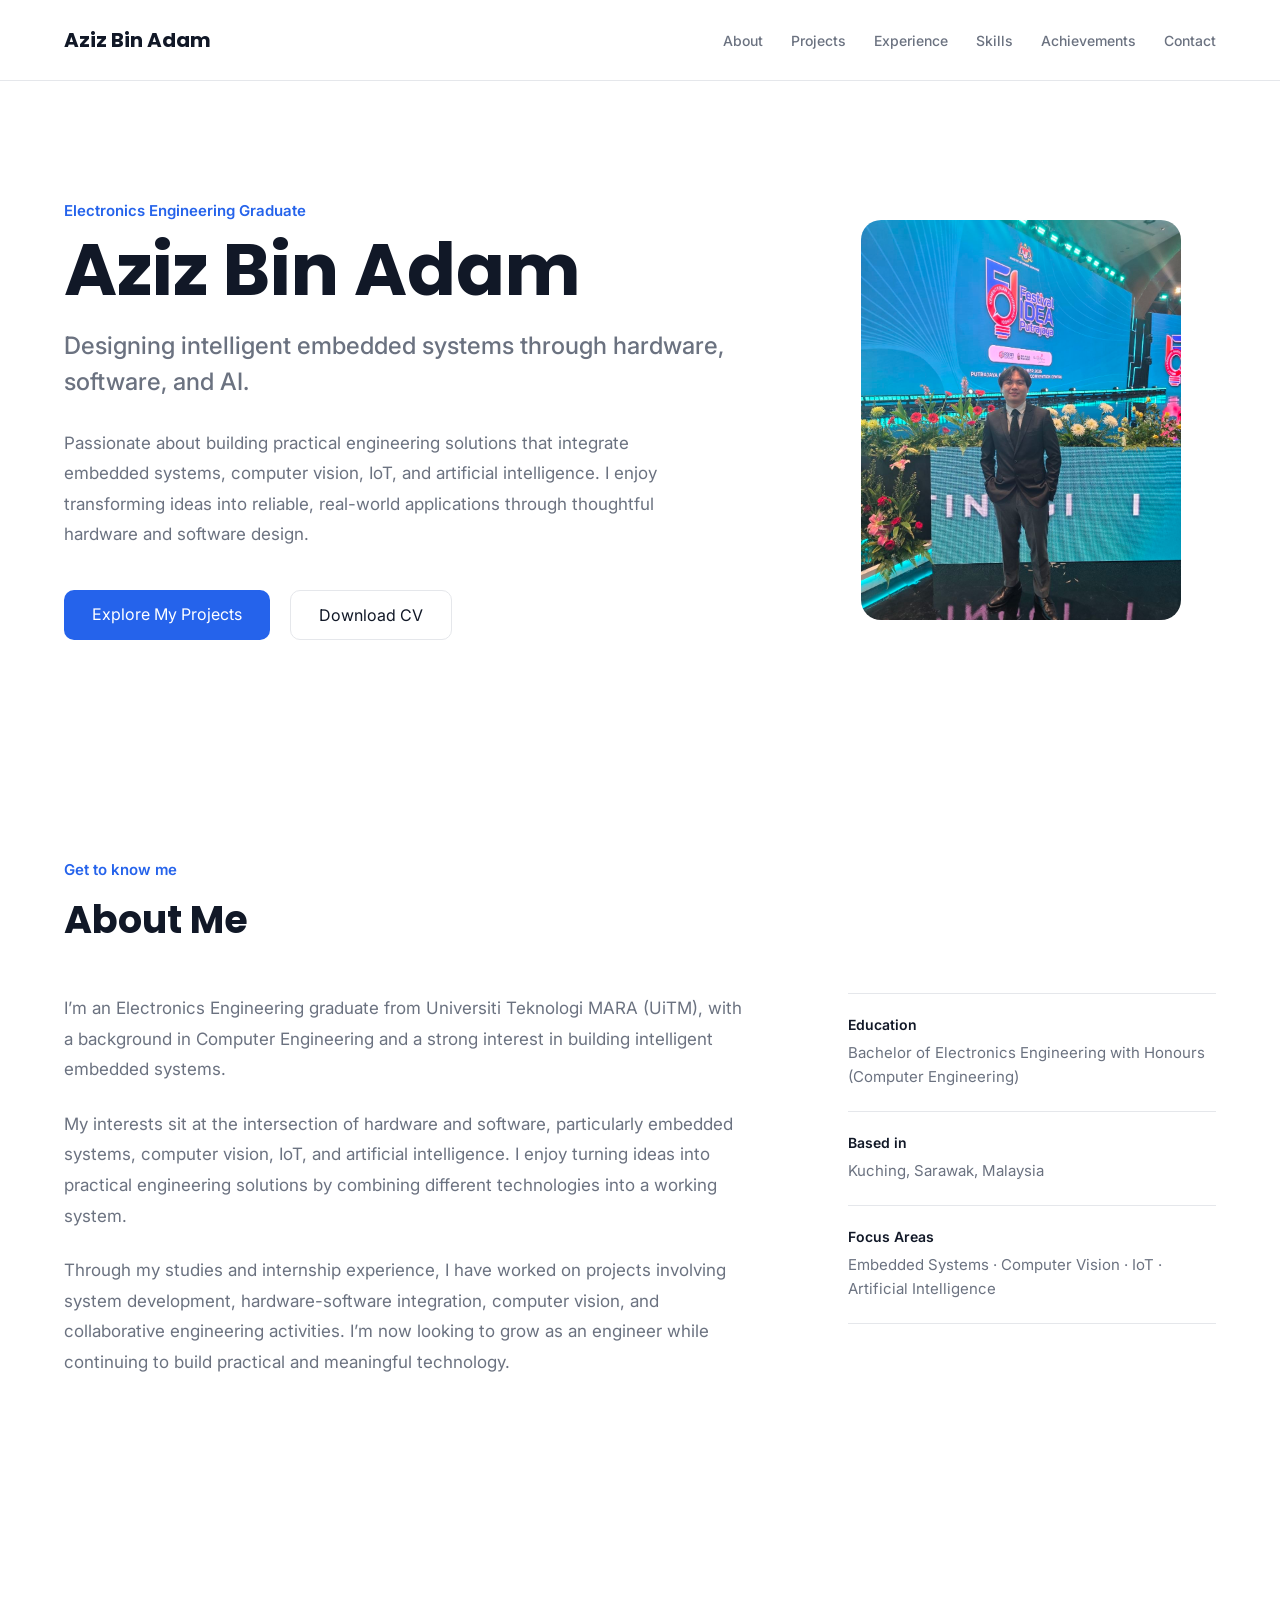
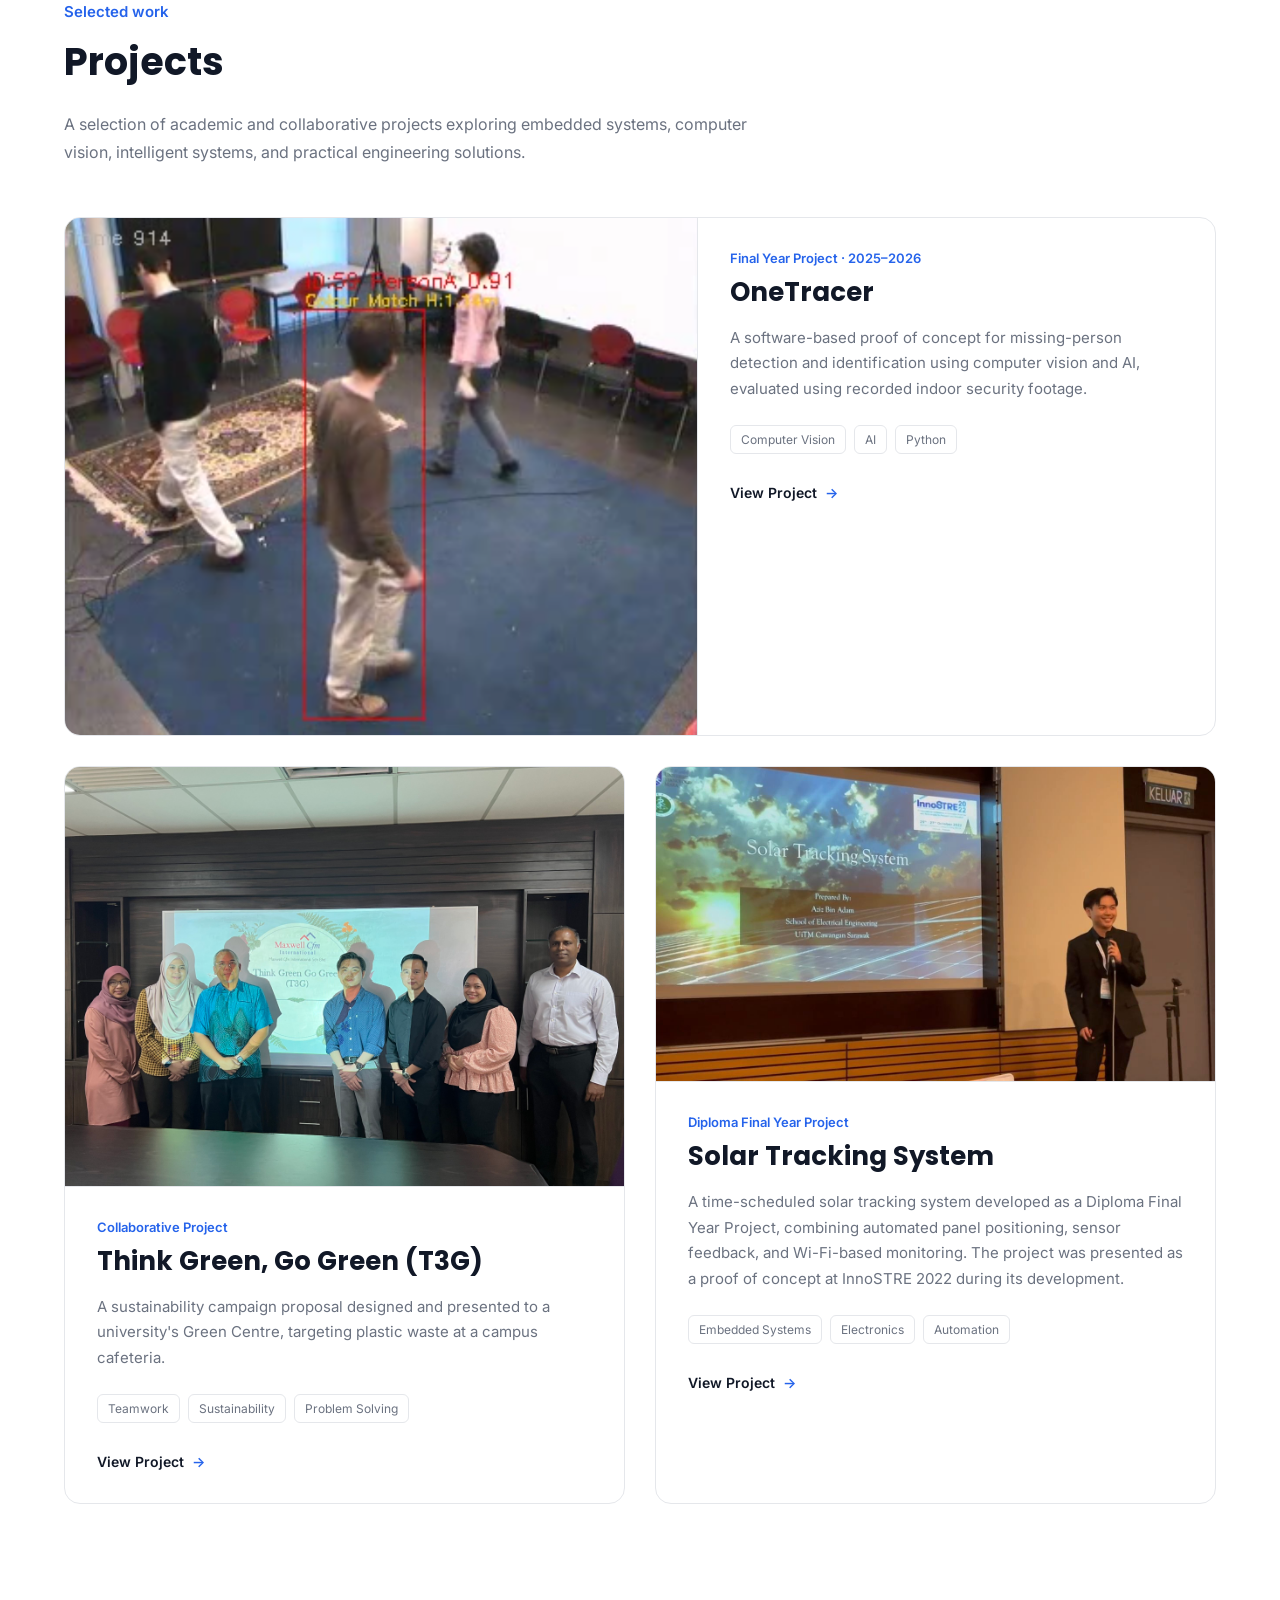
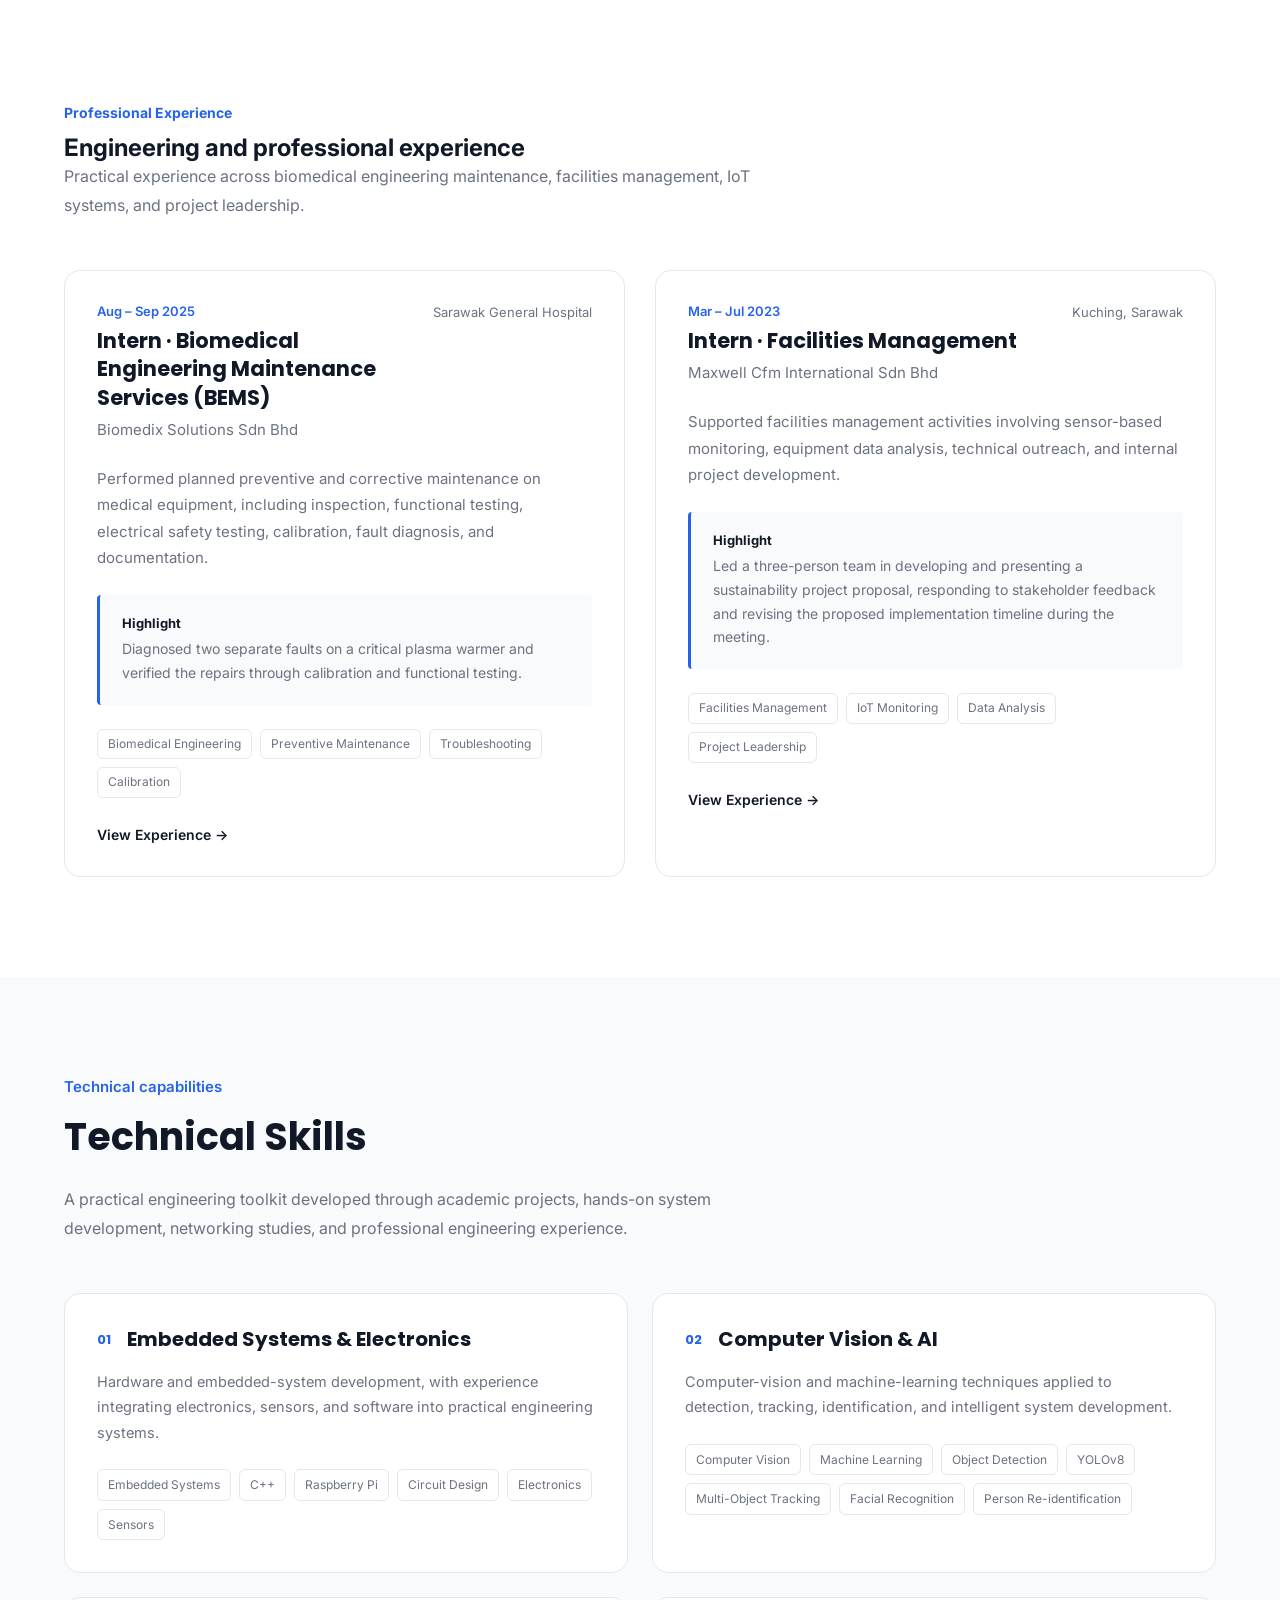
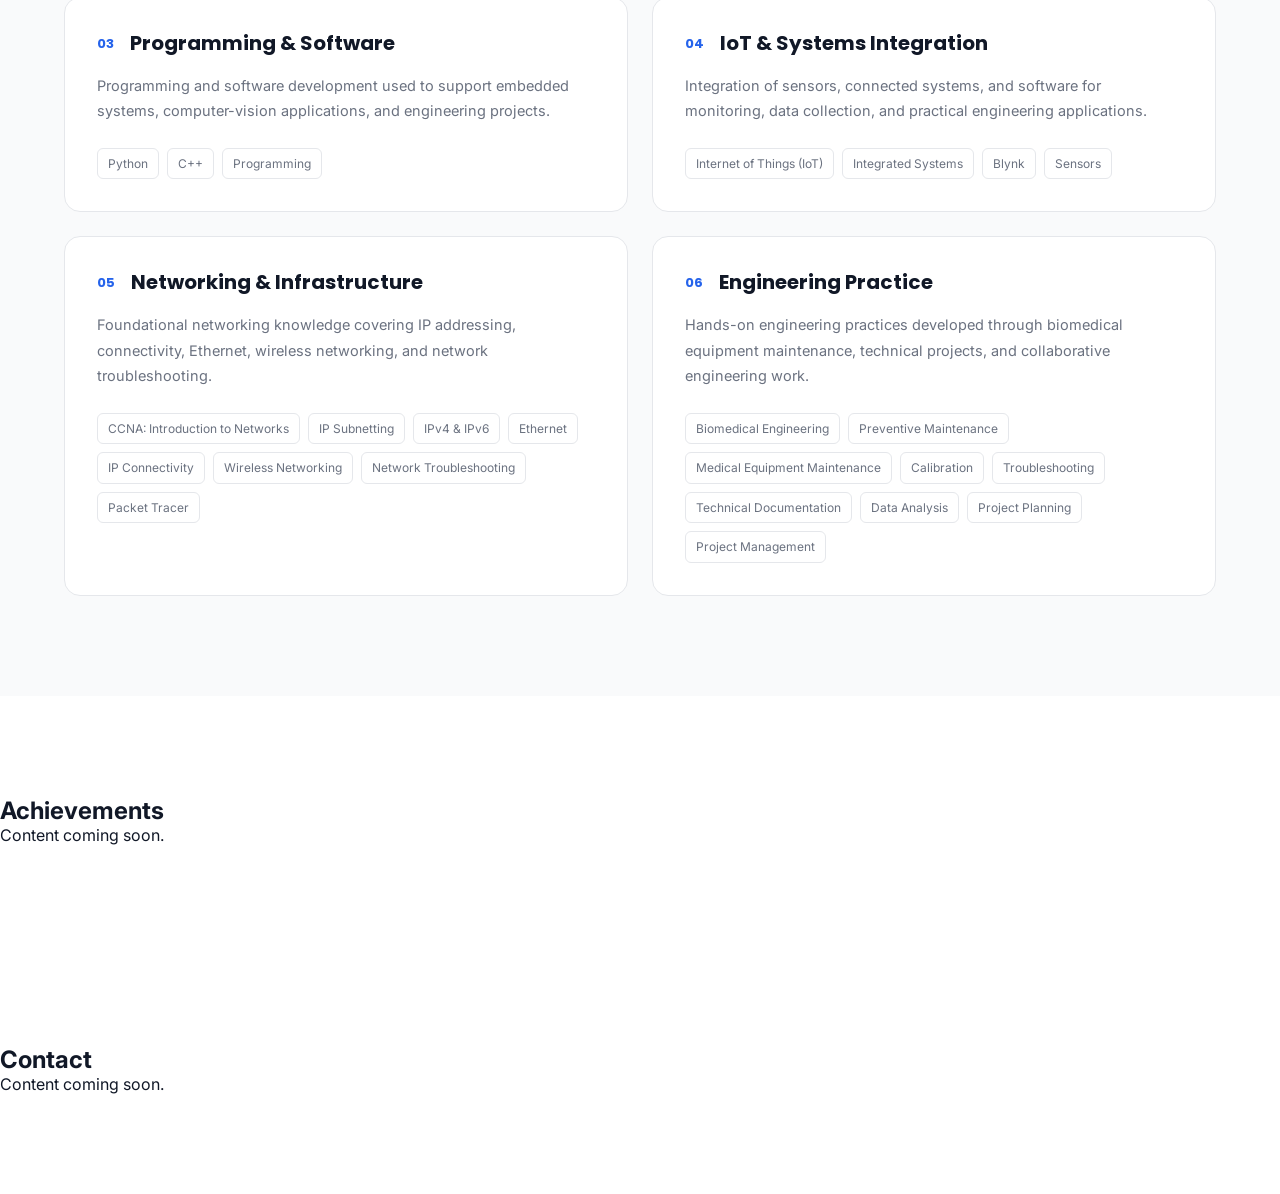
==== commit 92ea1629: "Technical Skills Section Addition" ====
--- a/index.html
+++ b/index.html
@@ -546,9 +546,260 @@
 
     </section>
 
-    <section id="skills">
+    <!-- Technical Skills -->
+
+    <section id="skills" class="skills-section">
+
+        <div class="container">
+
+            <div class="section-heading">
+
+                <p class="intro">
+                    Technical capabilities
+                </p>
+
+                <h2 class="section-title">
+                    Technical Skills
+                </h2>
+
+                <p class="section-description">
+                    A practical engineering toolkit developed through academic
+                    projects, hands-on system development, networking studies,
+                    and professional engineering experience.
+                </p>
+
+            </div>
+
+
+            <div class="skills-grid">
+
+
+                <!-- Embedded Systems & Electronics -->
+
+                <article class="skill-card">
+
+                    <div class="skill-card-header">
+
+                        <span class="skill-number">
+                            01
+                        </span>
+
+                        <h3>
+                            Embedded Systems &amp; Electronics
+                        </h3>
+
+                    </div>
+
+                    <p>
+                        Hardware and embedded-system development, with experience
+                        integrating electronics, sensors, and software into
+                        practical engineering systems.
+                    </p>
+
+                    <div class="skill-tags">
+
+                        <span>Embedded Systems</span>
+                        <span>C++</span>
+                        <span>Raspberry Pi</span>
+                        <span>Circuit Design</span>
+                        <span>Electronics</span>
+                        <span>Sensors</span>
+
+                    </div>
+
+                </article>
+
+
+                <!-- Computer Vision & AI -->
+
+                <article class="skill-card">
+
+                    <div class="skill-card-header">
+
+                        <span class="skill-number">
+                            02
+                        </span>
+
+                        <h3>
+                            Computer Vision &amp; AI
+                        </h3>
+
+                    </div>
+
+                    <p>
+                        Computer-vision and machine-learning techniques applied
+                        to detection, tracking, identification, and intelligent
+                        system development.
+                    </p>
+
+                    <div class="skill-tags">
+
+                        <span>Computer Vision</span>
+                        <span>Machine Learning</span>
+                        <span>Object Detection</span>
+                        <span>YOLOv8</span>
+                        <span>Multi-Object Tracking</span>
+                        <span>Facial Recognition</span>
+                        <span>Person Re-identification</span>
+
+                    </div>
+
+                </article>
+
+
+                <!-- Programming & Software -->
+
+                <article class="skill-card">
+
+                    <div class="skill-card-header">
+
+                        <span class="skill-number">
+                            03
+                        </span>
+
+                        <h3>
+                            Programming &amp; Software
+                        </h3>
+
+                    </div>
+
+                    <p>
+                        Programming and software development used to support
+                        embedded systems, computer-vision applications, and
+                        engineering projects.
+                    </p>
+
+                    <div class="skill-tags">
+
+                        <span>Python</span>
+                        <span>C++</span>
+                        <span>Programming</span>
+
+                    </div>
+
+                </article>
+
+
+                <!-- IoT & Systems Integration -->
+
+                <article class="skill-card">
+
+                    <div class="skill-card-header">
+
+                        <span class="skill-number">
+                            04
+                        </span>
+
+                        <h3>
+                            IoT &amp; Systems Integration
+                        </h3>
+
+                    </div>
+
+                    <p>
+                        Integration of sensors, connected systems, and software
+                        for monitoring, data collection, and practical
+                        engineering applications.
+                    </p>
+
+                    <div class="skill-tags">
+
+                        <span>Internet of Things (IoT)</span>
+                        <span>Integrated Systems</span>
+                        <span>Blynk</span>
+                        <span>Sensors</span>
+
+                    </div>
+
+                </article>
+
+
+                <!-- Networking & Infrastructure -->
+
+                <article class="skill-card">
+
+                    <div class="skill-card-header">
+
+                        <span class="skill-number">
+                            05
+                        </span>
+
+                        <h3>
+                            Networking &amp; Infrastructure
+                        </h3>
+
+                    </div>
+
+                    <p>
+                        Foundational networking knowledge covering IP addressing,
+                        connectivity, Ethernet, wireless networking, and network
+                        troubleshooting.
+                    </p>
+
+                    <div class="skill-tags">
+
+                        <span>CCNA: Introduction to Networks</span>
+                        <span>IP Subnetting</span>
+                        <span>IPv4 &amp; IPv6</span>
+                        <span>Ethernet</span>
+                        <span>IP Connectivity</span>
+                        <span>Wireless Networking</span>
+                        <span>Network Troubleshooting</span>
+                        <span>Packet Tracer</span>
+
+                    </div>
+
+                </article>
+
+
+                <!-- Engineering Practice -->
+
+                <article class="skill-card">
+
+                    <div class="skill-card-header">
+
+                        <span class="skill-number">
+                            06
+                        </span>
+
+                        <h3>
+                            Engineering Practice
+                        </h3>
+
+                    </div>
+
+                    <p>
+                        Hands-on engineering practices developed through
+                        biomedical equipment maintenance, technical projects,
+                        and collaborative engineering work.
+                    </p>
+
+                    <div class="skill-tags">
+
+                        <span>Biomedical Engineering</span>
+                        <span>Preventive Maintenance</span>
+                        <span>Medical Equipment Maintenance</span>
+                        <span>Calibration</span>
+                        <span>Troubleshooting</span>
+                        <span>Technical Documentation</span>
+                        <span>Data Analysis</span>
+                        <span>Project Planning</span>
+                        <span>Project Management</span>
+
+                    </div>
+
+                </article>
+
+
+            </div>
+
+        </div>
+
+    </section>
+
+    <section id="achievements">
         
-    <h2>Technical Skills</h2>
+    <h2>Achievements</h2>
 
     <p>
     Content coming soon.
@@ -556,9 +807,9 @@
     
     </section>
 
-    <section id="achievements">
+    <section id="contact">
         
-    <h2>Achievements</h2>
+    <h2>Contact</h2>
 
     <p>
     Content coming soon.
@@ -566,16 +817,6 @@
     
     </section>
 
-    <section id="contact">
-        
-    <h2>Contact</h2>
-
-    <p>
-    Content coming soon.
-    </p>
-    
-    </section>
-
 </main>
 
 <footer>
--- a/css/style.css
+++ b/css/style.css
@@ -315,33 +315,150 @@
 }
 
 /*
-   Projects
+   Technical Skills
 */
 
-.projects-grid {
+.skills-section {
+    background: var(--surface);
+}
+
+.skills-grid {
     display: grid;
 
     grid-template-columns: repeat(2, 1fr);
 
-    gap: 30px;
-}
-
-/* Project Card */
-
-.project-card {
+    gap: 24px;
+
+    margin-top: 50px;
+}
+
+
+/* Skill Card */
+
+.skill-card {
+    padding: 32px;
+
+    background: var(--background);
+
     border: 1px solid var(--border);
 
     border-radius: 16px;
-
-    overflow: hidden;
-
-    background: var(--background);
 
     transition:
         transform 0.2s ease,
         box-shadow 0.2s ease;
 }
 
+.skill-card:hover {
+    transform: translateY(-4px);
+
+    box-shadow:
+        0 12px 30px rgba(17, 24, 39, 0.08);
+}
+
+
+/* Skill Card Header */
+
+.skill-card-header {
+    display: flex;
+
+    align-items: flex-start;
+
+    gap: 16px;
+
+    margin-bottom: 16px;
+}
+
+.skill-number {
+    flex-shrink: 0;
+
+    color: var(--primary);
+
+    font-family: 'Poppins', sans-serif;
+
+    font-size: 13px;
+
+    font-weight: 700;
+
+    padding-top: 4px;
+}
+
+.skill-card h3 {
+    font-family: 'Poppins', sans-serif;
+
+    font-size: 20px;
+
+    line-height: 1.35;
+}
+
+
+/* Skill Description */
+
+.skill-card > p {
+    color: var(--secondary);
+
+    font-size: 14.5px;
+
+    line-height: 1.75;
+
+    margin-bottom: 24px;
+}
+
+
+/* Skill Tags */
+
+.skill-tags {
+    display: flex;
+
+    flex-wrap: wrap;
+
+    gap: 8px;
+}
+
+.skill-tags span {
+    padding: 7px 10px;
+
+    border: 1px solid var(--border);
+
+    border-radius: 6px;
+
+    color: var(--secondary);
+
+    background: var(--background);
+
+    font-size: 12px;
+
+    line-height: 1.3;
+}
+
+/*
+   Projects
+*/
+
+.projects-grid {
+    display: grid;
+
+    grid-template-columns: repeat(2, 1fr);
+
+    gap: 30px;
+}
+
+/* Project Card */
+
+.project-card {
+    border: 1px solid var(--border);
+
+    border-radius: 16px;
+
+    overflow: hidden;
+
+    background: var(--background);
+
+    transition:
+        transform 0.2s ease,
+        box-shadow 0.2s ease;
+}
+
 .project-card:hover {
     transform: translateY(-4px);
 
@@ -852,6 +969,18 @@
 
     .experience-card h3 {
         font-size: 19px;
+    }
+
+        /* Technical Skills */
+
+    .skills-grid {
+        grid-template-columns: 1fr;
+
+        gap: 18px;
+    }
+
+    .skill-card {
+        padding: 26px;
     }
 
 }
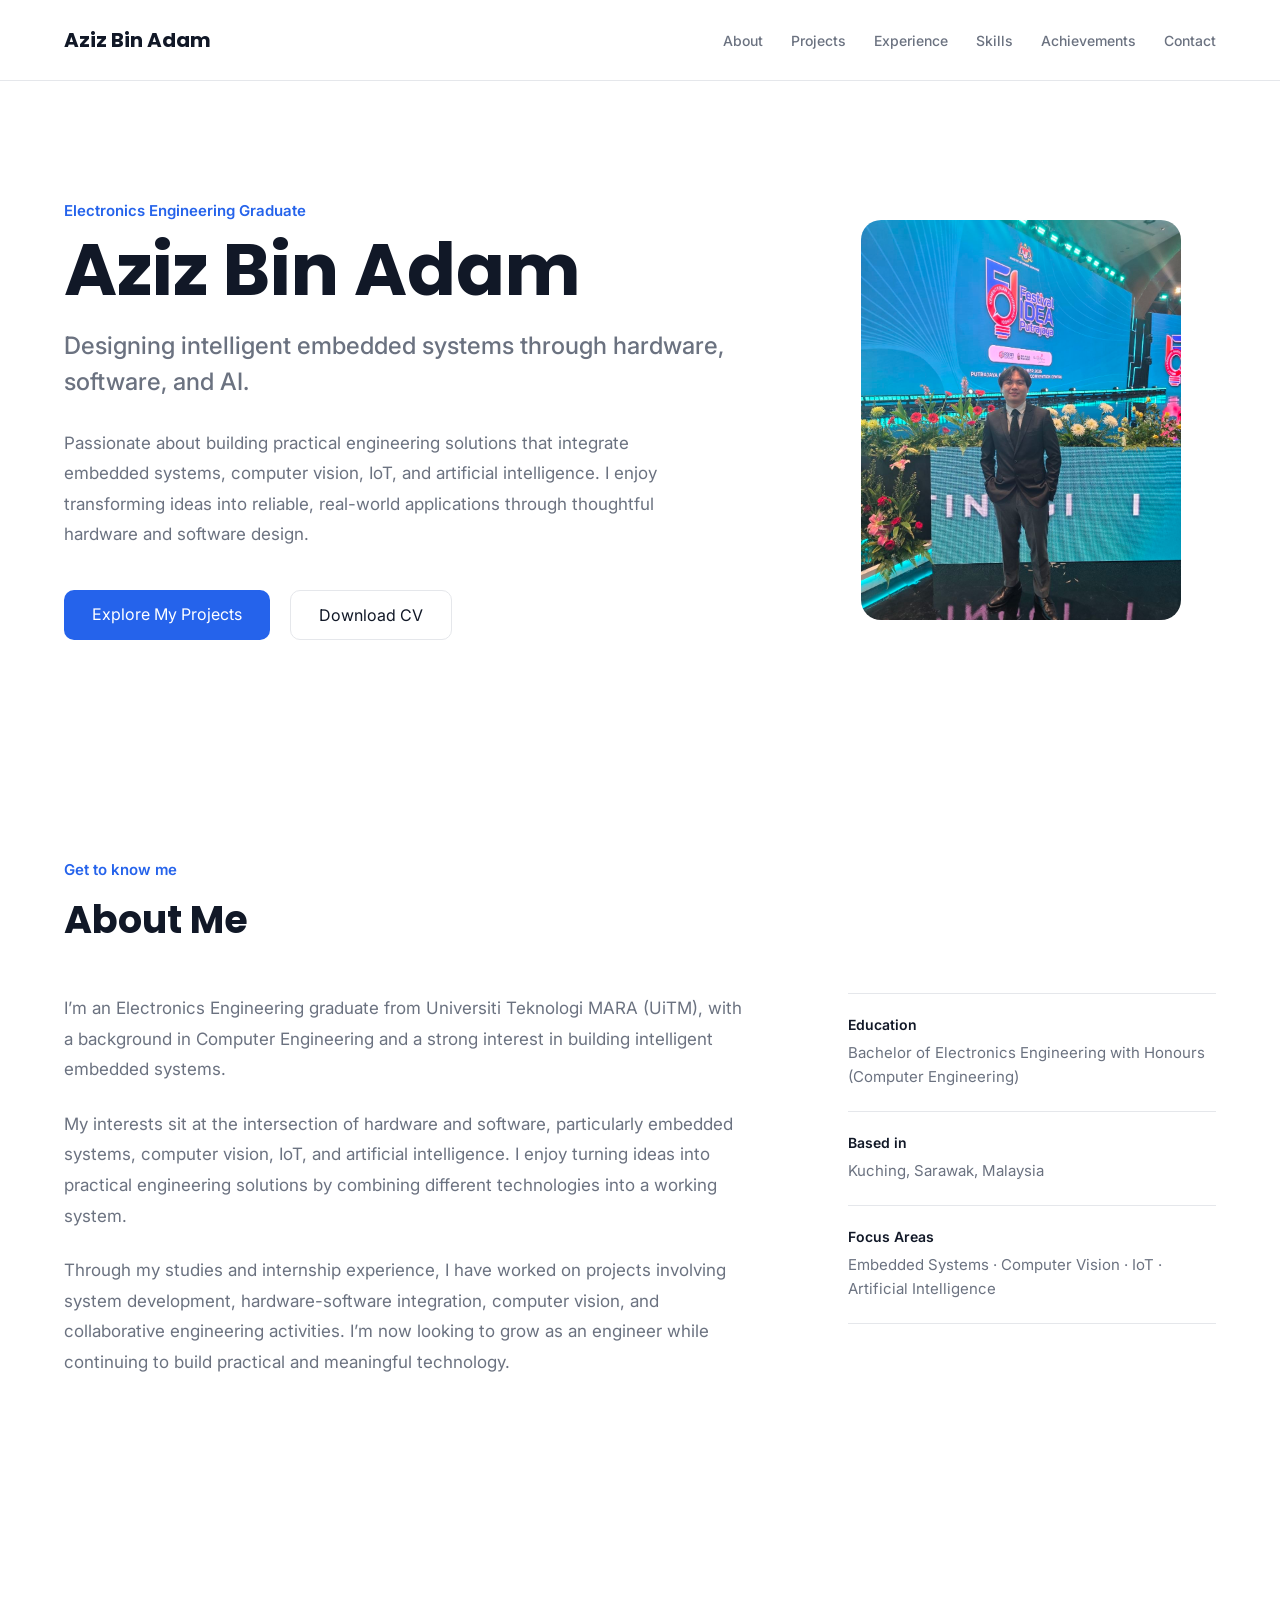
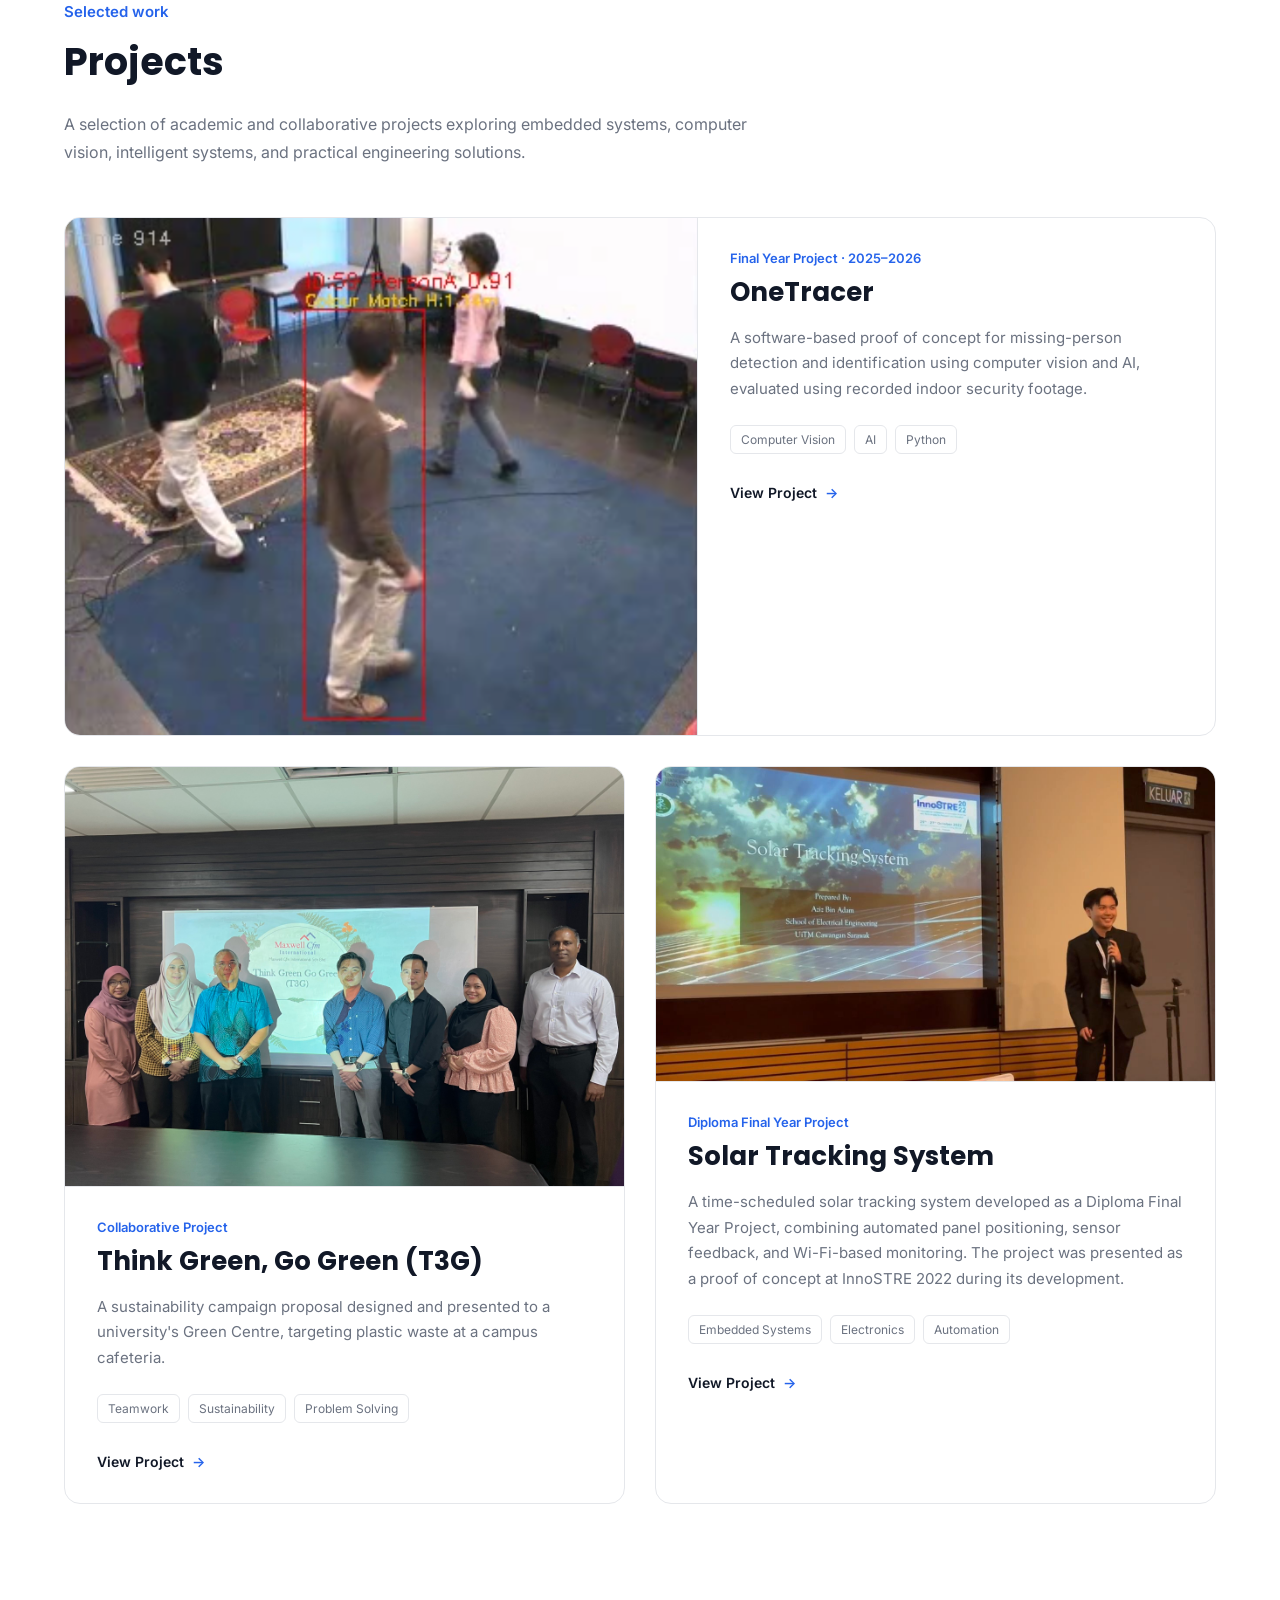
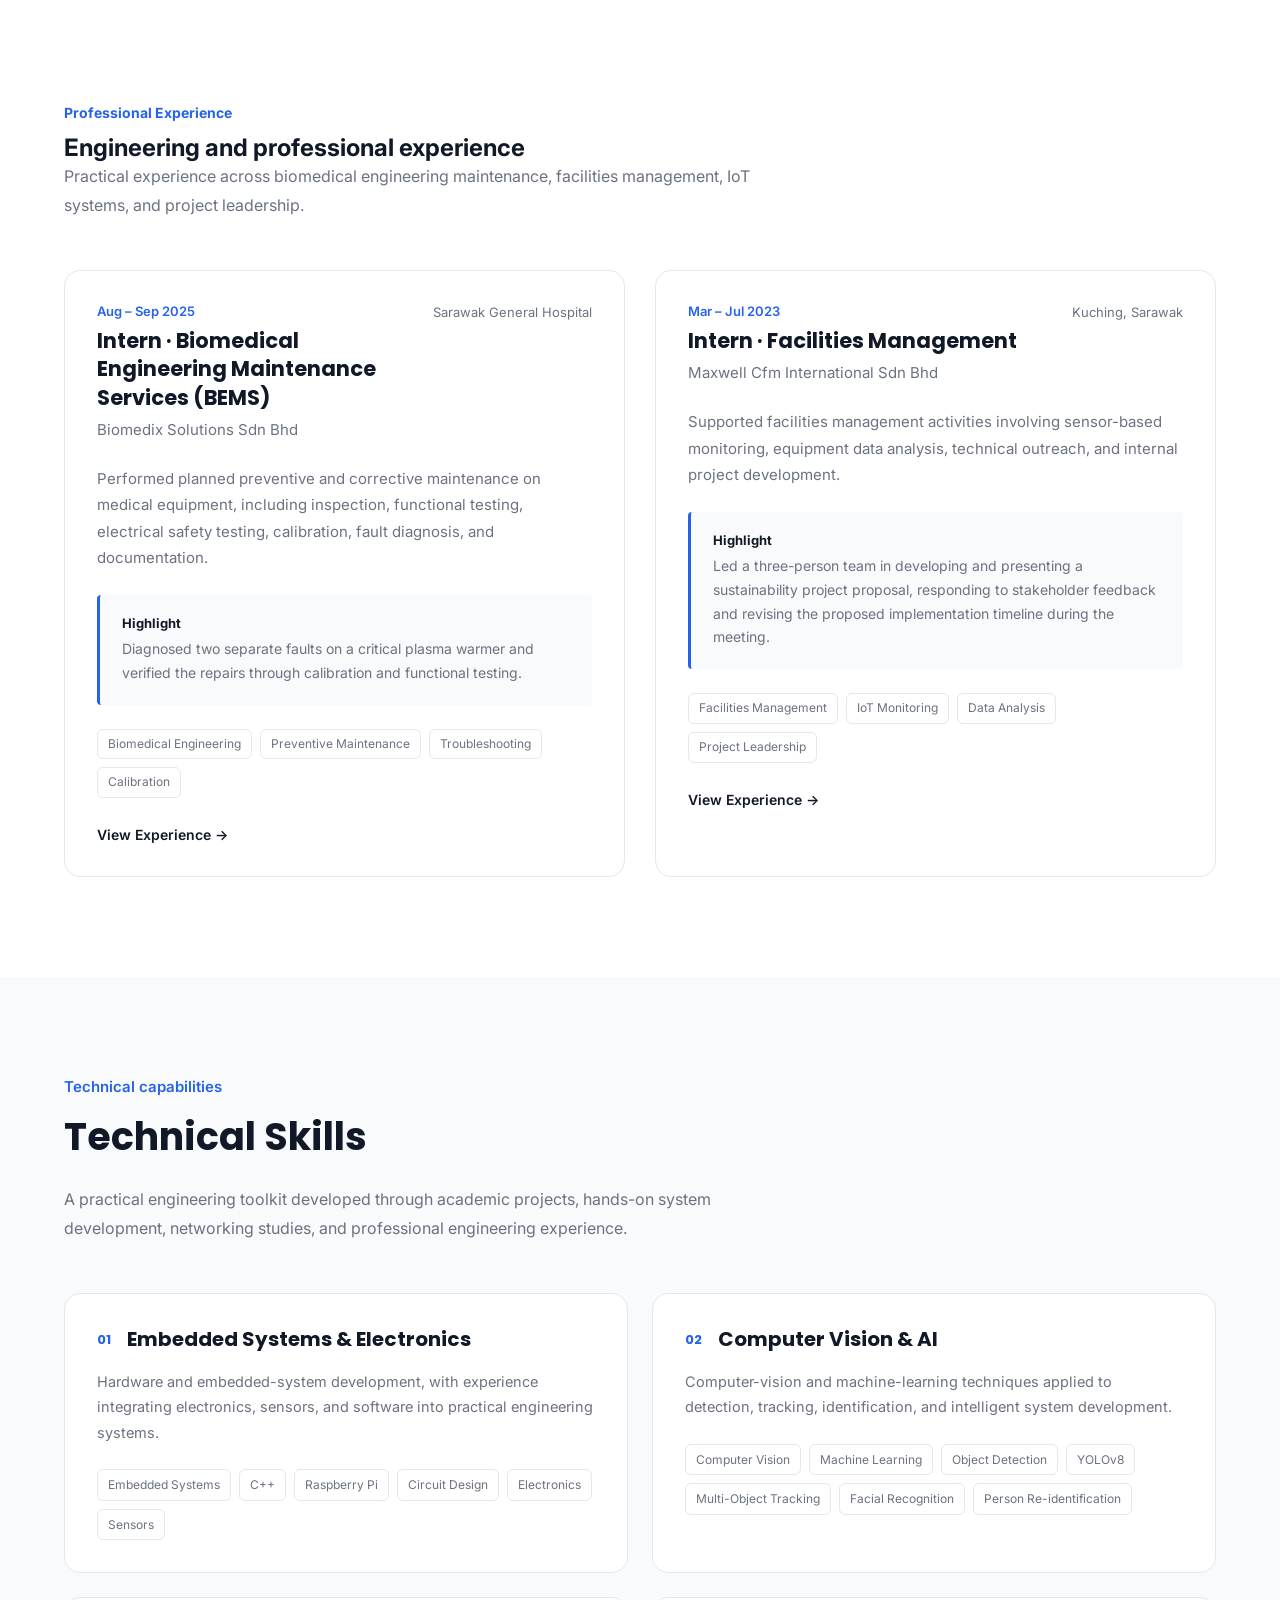
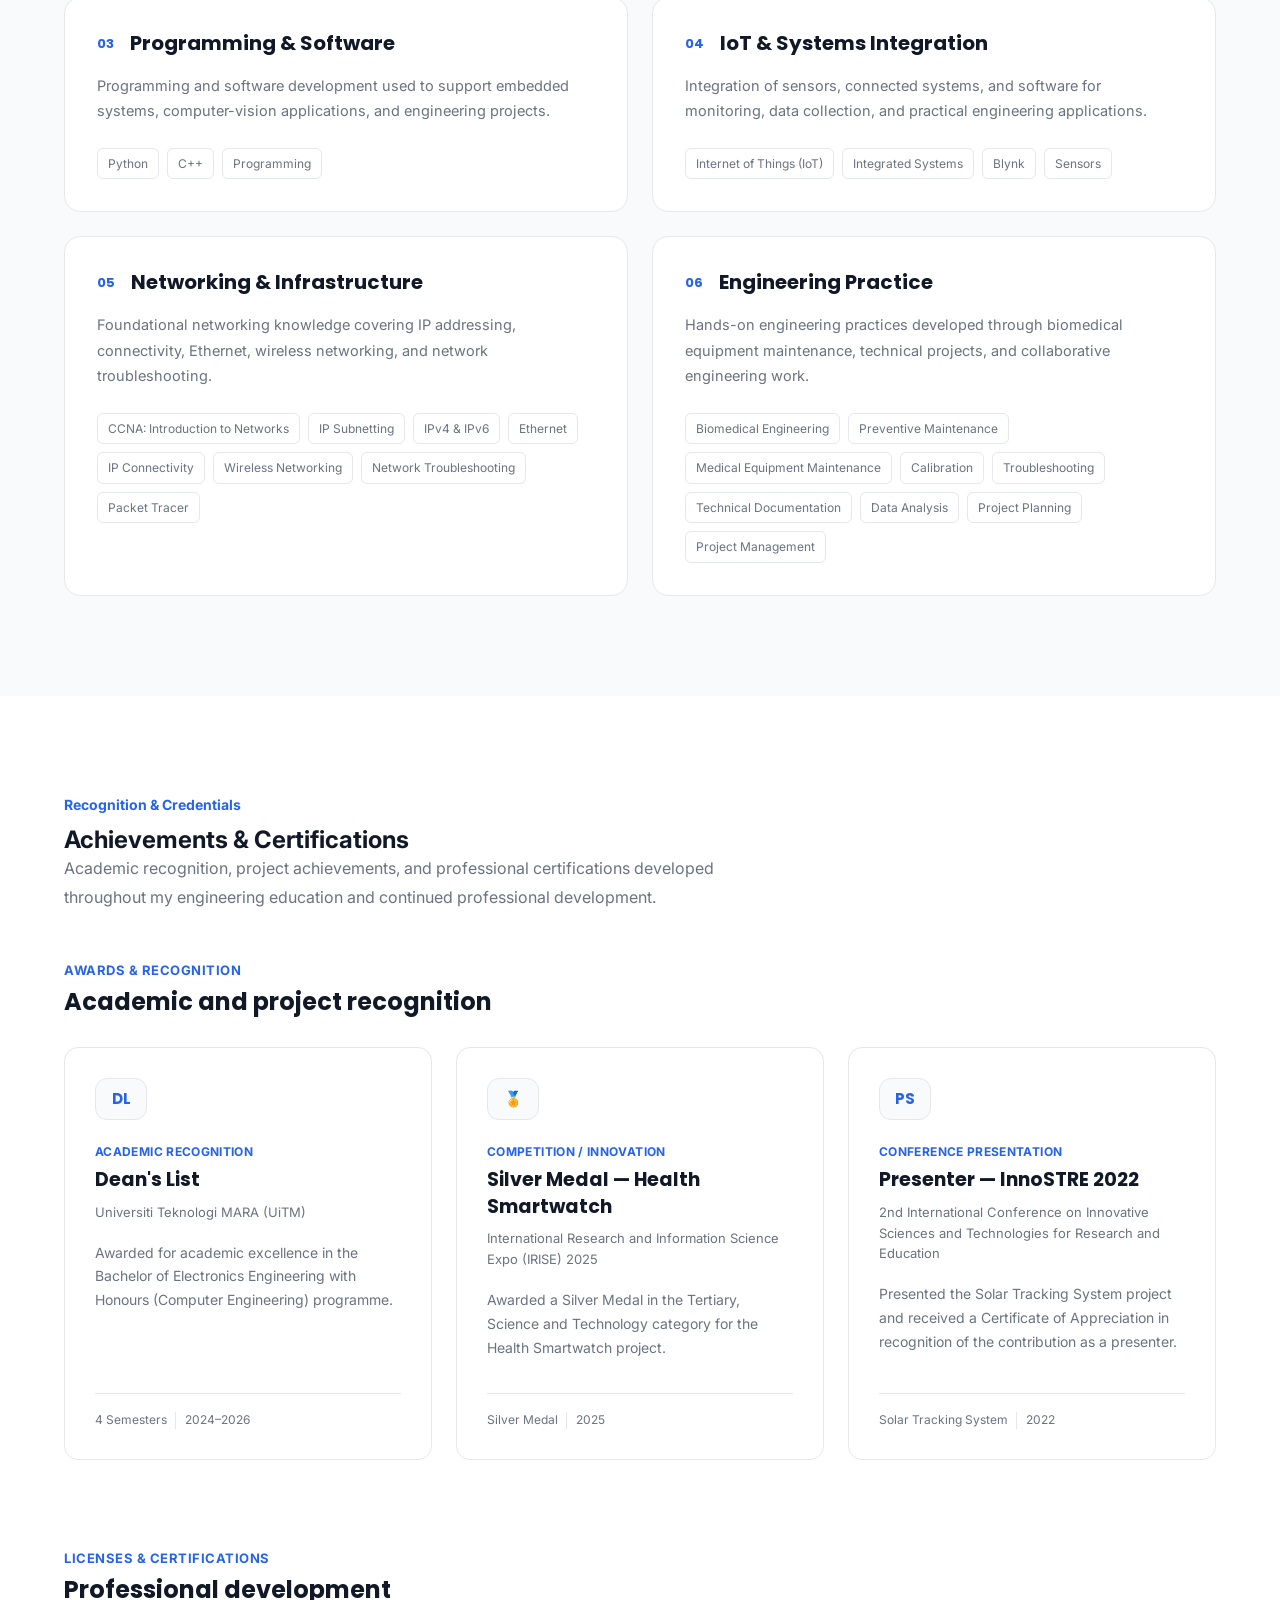
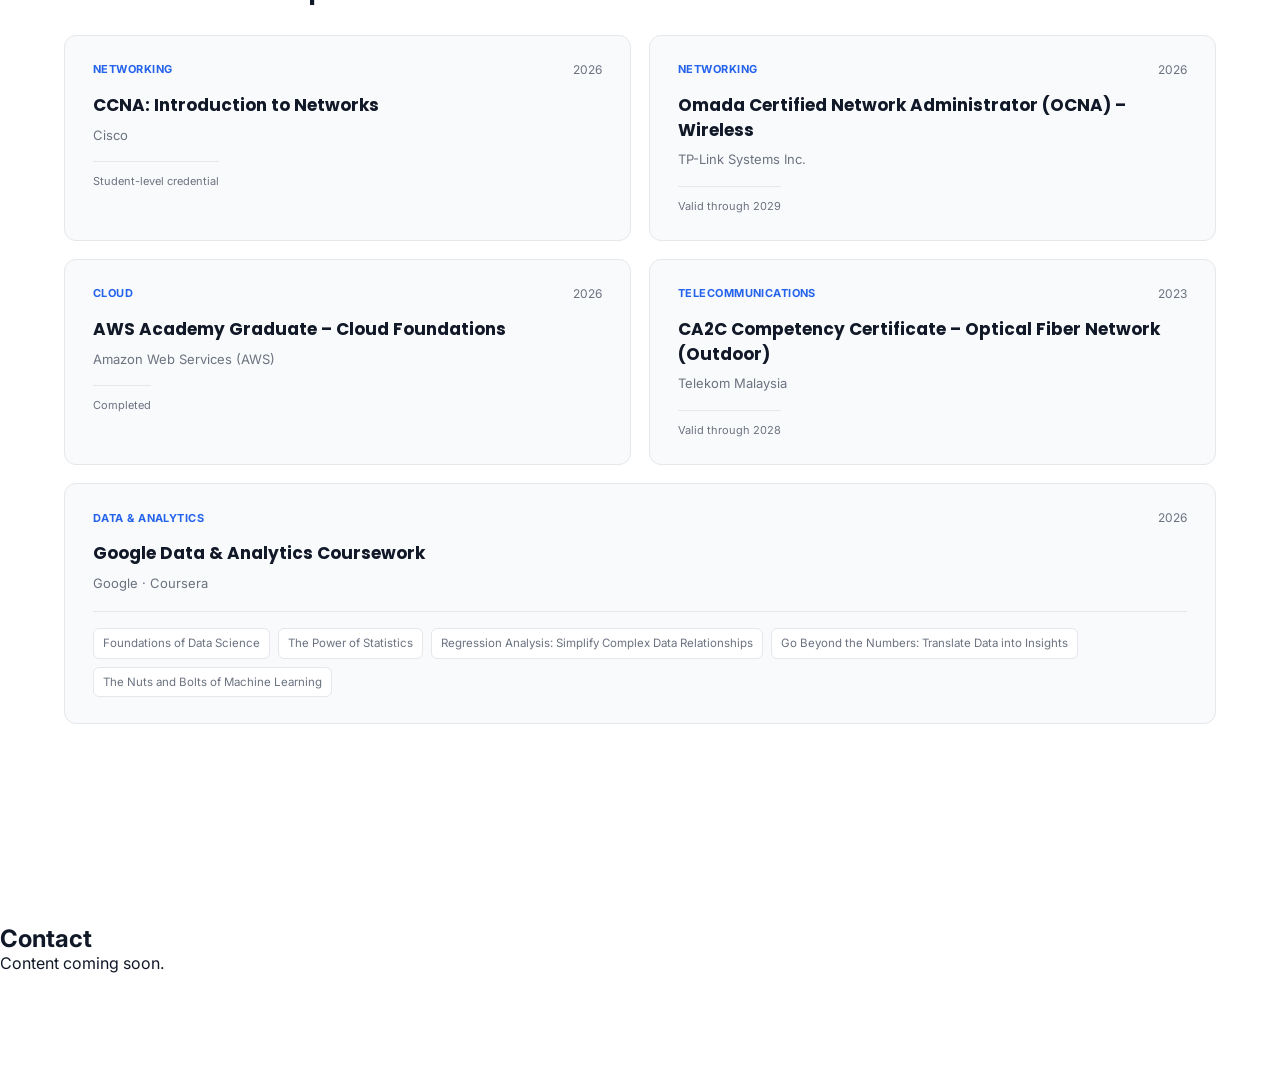
==== commit 2e7d3428: "Achievements Section Completed" ====
--- a/index.html
+++ b/index.html
@@ -797,9 +797,397 @@
 
     </section>
 
-    <section id="achievements">
+    <section id="achievements" class="section">
+
+        <div class="container">
+
+            <p class="section-eyebrow">
+                Recognition &amp; Credentials
+            </p>
+
+            <h2>
+                Achievements &amp; Certifications
+            </h2>
+
+            <p class="section-description">
+                Academic recognition, project achievements, and professional
+                certifications developed throughout my engineering education
+                and continued professional development.
+            </p>
+
+
+            <!-- Awards & Recognition -->
+
+            <div class="achievement-group">
+
+                <div class="achievement-group-heading">
+
+                    <p class="achievement-group-label">
+                        Awards &amp; Recognition
+                    </p>
+
+                    <h3>
+                        Academic and project recognition
+                    </h3>
+
+                </div>
+
+
+                <div class="achievement-grid">
+
+
+                    <!-- Dean's List -->
+
+                    <article class="achievement-card">
+
+                        <div class="achievement-icon">
+                            DL
+                        </div>
+
+                        <div class="achievement-content">
+
+                            <p class="achievement-type">
+                                Academic Recognition
+                            </p>
+
+                            <h4>
+                                Dean's List
+                            </h4>
+
+                            <p class="achievement-issuer">
+                                Universiti Teknologi MARA (UiTM)
+                            </p>
+
+                            <p class="achievement-description">
+                                Awarded for academic excellence in the Bachelor
+                                of Electronics Engineering with Honours
+                                (Computer Engineering) programme.
+                            </p>
+
+                            <div class="achievement-meta">
+
+                                <span>
+                                    4 Semesters
+                                </span>
+
+                                <span>
+                                    2024–2026
+                                </span>
+
+                            </div>
+
+                        </div>
+
+                    </article>
+
+
+                    <!-- IRISE Silver Medal -->
+
+                    <article class="achievement-card">
+
+                        <div class="achievement-icon">
+                            🏅
+                        </div>
+
+                        <div class="achievement-content">
+
+                            <p class="achievement-type">
+                                Competition / Innovation
+                            </p>
+
+                            <h4>
+                                Silver Medal — Health Smartwatch
+                            </h4>
+
+                            <p class="achievement-issuer">
+                                International Research and Information
+                                Science Expo (IRISE) 2025
+                            </p>
+
+                            <p class="achievement-description">
+                                Awarded a Silver Medal in the Tertiary,
+                                Science and Technology category for the
+                                Health Smartwatch project.
+                            </p>
+
+                            <div class="achievement-meta">
+
+                                <span>
+                                    Silver Medal
+                                </span>
+
+                                <span>
+                                    2025
+                                </span>
+
+                            </div>
+
+                        </div>
+
+                    </article>
+
+
+                    <!-- InnoSTRE -->
+
+                    <article class="achievement-card">
+
+                        <div class="achievement-icon">
+                            PS
+                        </div>
+
+                        <div class="achievement-content">
+
+                            <p class="achievement-type">
+                                Conference Presentation
+                            </p>
+
+                            <h4>
+                                Presenter — InnoSTRE 2022
+                            </h4>
+
+                            <p class="achievement-issuer">
+                                2nd International Conference on Innovative
+                                Sciences and Technologies for Research
+                                and Education
+                            </p>
+
+                            <p class="achievement-description">
+                                Presented the Solar Tracking System project
+                                and received a Certificate of Appreciation
+                                in recognition of the contribution as a
+                                presenter.
+                            </p>
+
+                            <div class="achievement-meta">
+
+                                <span>
+                                    Solar Tracking System
+                                </span>
+
+                                <span>
+                                    2022
+                                </span>
+
+                            </div>
+
+                        </div>
+
+                    </article>
+
+
+                </div>
+
+            </div>
+
+
+            <!-- Licenses & Certifications -->
+
+            <div class="achievement-group certifications-group">
+
+                <div class="achievement-group-heading">
+
+                    <p class="achievement-group-label">
+                        Licenses &amp; Certifications
+                    </p>
+
+                    <h3>
+                        Professional development
+                    </h3>
+
+                </div>
+
+
+                <div class="certification-grid">
+
+
+                    <!-- CCNA -->
+
+                    <article class="certification-card">
+
+                        <div class="certification-top">
+
+                            <span class="certification-category">
+                                Networking
+                            </span>
+
+                            <span class="certification-year">
+                                2026
+                            </span>
+
+                        </div>
+
+                        <h4>
+                            CCNA: Introduction to Networks
+                        </h4>
+
+                        <p>
+                            Cisco
+                        </p>
+
+                        <span class="certification-status">
+                            Student-level credential
+                        </span>
+
+                    </article>
+
+
+                    <!-- OCNA -->
+
+                    <article class="certification-card">
+
+                        <div class="certification-top">
+
+                            <span class="certification-category">
+                                Networking
+                            </span>
+
+                            <span class="certification-year">
+                                2026
+                            </span>
+
+                        </div>
+
+                        <h4>
+                            Omada Certified Network Administrator (OCNA) –
+                            Wireless
+                        </h4>
+
+                        <p>
+                            TP-Link Systems Inc.
+                        </p>
+
+                        <span class="certification-status">
+                            Valid through 2029
+                        </span>
+
+                    </article>
+
+
+                    <!-- AWS -->
+
+                    <article class="certification-card">
+
+                        <div class="certification-top">
+
+                            <span class="certification-category">
+                                Cloud
+                            </span>
+
+                            <span class="certification-year">
+                                2026
+                            </span>
+
+                        </div>
+
+                        <h4>
+                            AWS Academy Graduate – Cloud Foundations
+                        </h4>
+
+                        <p>
+                            Amazon Web Services (AWS)
+                        </p>
+
+                        <span class="certification-status">
+                            Completed
+                        </span>
+
+                    </article>
+
+
+                    <!-- Optical Fiber -->
+
+                    <article class="certification-card">
+
+                        <div class="certification-top">
+
+                            <span class="certification-category">
+                                Telecommunications
+                            </span>
+
+                            <span class="certification-year">
+                                2023
+                            </span>
+
+                        </div>
+
+                        <h4>
+                            CA2C Competency Certificate –
+                            Optical Fiber Network (Outdoor)
+                        </h4>
+
+                        <p>
+                            Telekom Malaysia
+                        </p>
+
+                        <span class="certification-status">
+                            Valid through 2028
+                        </span>
+
+                    </article>
+
+
+                    <!-- Google Data Science -->
+
+                    <article class="certification-card certification-card-wide">
+
+                        <div class="certification-top">
+
+                            <span class="certification-category">
+                                Data &amp; Analytics
+                            </span>
+
+                            <span class="certification-year">
+                                2026
+                            </span>
+
+                        </div>
+
+                        <h4>
+                            Google Data &amp; Analytics Coursework
+                        </h4>
+
+                        <p>
+                            Google · Coursera
+                        </p>
+
+                        <div class="certification-list">
+
+                            <span>
+                                Foundations of Data Science
+                            </span>
+
+                            <span>
+                                The Power of Statistics
+                            </span>
+
+                            <span>
+                                Regression Analysis: Simplify Complex Data Relationships
+                            </span>
+
+                            <span>
+                                Go Beyond the Numbers: Translate Data into Insights
+                            </span>
+
+                            <span>
+                                The Nuts and Bolts of Machine Learning
+                            </span>
+
+                        </div>
+
+                    </article>
+
+
+                </div>
+
+            </div>
+
+        </div>
+
+    </section>
+
+    <section id="contact">
         
-    <h2>Achievements</h2>
+    <h2>Contact</h2>
 
     <p>
     Content coming soon.
@@ -807,16 +1195,6 @@
     
     </section>
 
-    <section id="contact">
-        
-    <h2>Contact</h2>
-
-    <p>
-    Content coming soon.
-    </p>
-    
-    </section>
-
 </main>
 
 <footer>
--- a/css/style.css
+++ b/css/style.css
@@ -432,33 +432,378 @@
 }
 
 /*
-   Projects
+   Achievements
 */
 
-.projects-grid {
+/* Achievement Groups */
+
+.achievement-group {
+    margin-top: 60px;
+}
+
+.achievement-group:first-of-type {
+    margin-top: 50px;
+}
+
+.achievement-group-heading {
+    margin-bottom: 30px;
+}
+
+.achievement-group-label {
+    color: var(--primary) !important;
+
+    font-size: 13px !important;
+
+    font-weight: 700;
+
+    text-transform: uppercase;
+
+    letter-spacing: 0.04em;
+
+    margin-bottom: 8px !important;
+}
+
+.achievement-group-heading h3 {
+    font-family: 'Poppins', sans-serif;
+
+    font-size: 24px;
+
+    line-height: 1.3;
+
+    color: var(--text);
+}
+
+
+/* Awards Grid */
+
+.achievement-grid {
     display: grid;
 
-    grid-template-columns: repeat(2, 1fr);
-
-    gap: 30px;
-}
-
-/* Project Card */
-
-.project-card {
+    grid-template-columns: repeat(3, 1fr);
+
+    gap: 24px;
+}
+
+
+/* Achievement Card */
+
+.achievement-card {
+    display: flex;
+
+    flex-direction: column;
+
+    padding: 30px;
+
+    background: var(--background);
+
     border: 1px solid var(--border);
 
-    border-radius: 16px;
-
-    overflow: hidden;
-
-    background: var(--background);
+    border-radius: 14px;
 
     transition:
         transform 0.2s ease,
         box-shadow 0.2s ease;
 }
 
+.achievement-card:hover {
+    transform: translateY(-3px);
+
+    box-shadow:
+        0 10px 25px rgba(17, 24, 39, 0.07);
+}
+
+
+/* Achievement Icon */
+
+.achievement-icon {
+    width: 52px;
+    height: 52px;
+
+    display: flex;
+
+    align-items: center;
+    justify-content: center;
+
+    margin-bottom: 24px;
+
+    background: var(--surface);
+
+    border: 1px solid var(--border);
+
+    border-radius: 12px;
+
+    color: var(--primary);
+
+    font-family: 'Poppins', sans-serif;
+
+    font-size: 15px;
+
+    font-weight: 700;
+}
+
+
+/* Achievement Content */
+
+.achievement-content {
+    display: flex;
+
+    flex-direction: column;
+
+    height: 100%;
+}
+
+.achievement-type {
+    color: var(--primary) !important;
+
+    font-size: 12px !important;
+
+    font-weight: 700;
+
+    text-transform: uppercase;
+
+    letter-spacing: 0.03em;
+
+    margin-bottom: 8px !important;
+}
+
+.achievement-content h4 {
+    font-family: 'Poppins', sans-serif;
+
+    color: var(--text);
+
+    font-size: 19px;
+
+    line-height: 1.4;
+
+    margin-bottom: 8px;
+}
+
+.achievement-issuer {
+    color: var(--secondary) !important;
+
+    font-size: 13px !important;
+
+    line-height: 1.6 !important;
+
+    margin-bottom: 18px !important;
+}
+
+.achievement-description {
+    color: var(--secondary) !important;
+
+    font-size: 14px !important;
+
+    line-height: 1.7 !important;
+
+    margin-bottom: 24px !important;
+}
+
+
+/* Achievement Metadata */
+
+.achievement-meta {
+    display: flex;
+
+    flex-wrap: wrap;
+
+    gap: 8px;
+
+    margin-top: auto;
+
+    padding-top: 18px;
+
+    border-top: 1px solid var(--border);
+}
+
+.achievement-meta span {
+    color: var(--secondary);
+
+    font-size: 12px;
+
+    line-height: 1.4;
+}
+
+.achievement-meta span + span {
+    padding-left: 9px;
+
+    border-left: 1px solid var(--border);
+}
+
+
+/* Certifications */
+
+.certifications-group {
+    margin-top: 90px;
+}
+
+.certification-grid {
+    display: grid;
+
+    grid-template-columns: repeat(2, 1fr);
+
+    gap: 18px;
+}
+
+.certification-card {
+    padding: 26px 28px;
+
+    background: var(--surface);
+
+    border: 1px solid var(--border);
+
+    border-radius: 12px;
+
+    transition:
+        border-color 0.2s ease,
+        transform 0.2s ease;
+}
+
+.certification-card:hover {
+    border-color: var(--primary);
+
+    transform: translateY(-2px);
+}
+
+
+/* Certification Header */
+
+.certification-top {
+    display: flex;
+
+    justify-content: space-between;
+
+    align-items: center;
+
+    gap: 20px;
+
+    margin-bottom: 16px;
+}
+
+.certification-category {
+    color: var(--primary);
+
+    font-size: 11px;
+
+    font-weight: 700;
+
+    text-transform: uppercase;
+
+    letter-spacing: 0.04em;
+}
+
+.certification-year {
+    color: var(--secondary);
+
+    font-size: 12px;
+
+    white-space: nowrap;
+}
+
+
+/* Certification Content */
+
+.certification-card h4 {
+    font-family: 'Poppins', sans-serif;
+
+    color: var(--text);
+
+    font-size: 17px;
+
+    line-height: 1.45;
+
+    margin-bottom: 7px;
+}
+
+.certification-card > p {
+    color: var(--secondary);
+
+    font-size: 13px;
+
+    line-height: 1.6;
+
+    margin-bottom: 16px;
+}
+
+.certification-status {
+    display: inline-block;
+
+    color: var(--secondary);
+
+    font-size: 11px;
+
+    padding-top: 12px;
+
+    border-top: 1px solid var(--border);
+}
+
+
+/* Wide Certification */
+
+.certification-card-wide {
+    grid-column: span 2;
+}
+
+
+/* Google Coursework List */
+
+.certification-list {
+    display: flex;
+
+    flex-wrap: wrap;
+
+    gap: 8px;
+
+    margin-top: 18px;
+
+    padding-top: 16px;
+
+    border-top: 1px solid var(--border);
+}
+
+.certification-list span {
+    padding: 6px 9px;
+
+    background: var(--background);
+
+    border: 1px solid var(--border);
+
+    border-radius: 6px;
+
+    color: var(--secondary);
+
+    font-size: 11.5px;
+
+    line-height: 1.4;
+}
+
+/*
+   Projects
+*/
+
+.projects-grid {
+    display: grid;
+
+    grid-template-columns: repeat(2, 1fr);
+
+    gap: 30px;
+}
+
+/* Project Card */
+
+.project-card {
+    border: 1px solid var(--border);
+
+    border-radius: 16px;
+
+    overflow: hidden;
+
+    background: var(--background);
+
+    transition:
+        transform 0.2s ease,
+        box-shadow 0.2s ease;
+}
+
 .project-card:hover {
     transform: translateY(-4px);
 
@@ -981,6 +1326,32 @@
 
     .skill-card {
         padding: 26px;
+    }
+
+    /* Achievements */
+
+    .achievement-grid {
+        grid-template-columns: 1fr;
+    }
+
+    .achievement-card {
+        padding: 26px;
+    }
+
+    .certifications-group {
+        margin-top: 65px;
+    }
+
+    .certification-grid {
+        grid-template-columns: 1fr;
+    }
+
+    .certification-card-wide {
+        grid-column: span 1;
+    }
+
+    .certification-top {
+        align-items: flex-start;
     }
 
 }
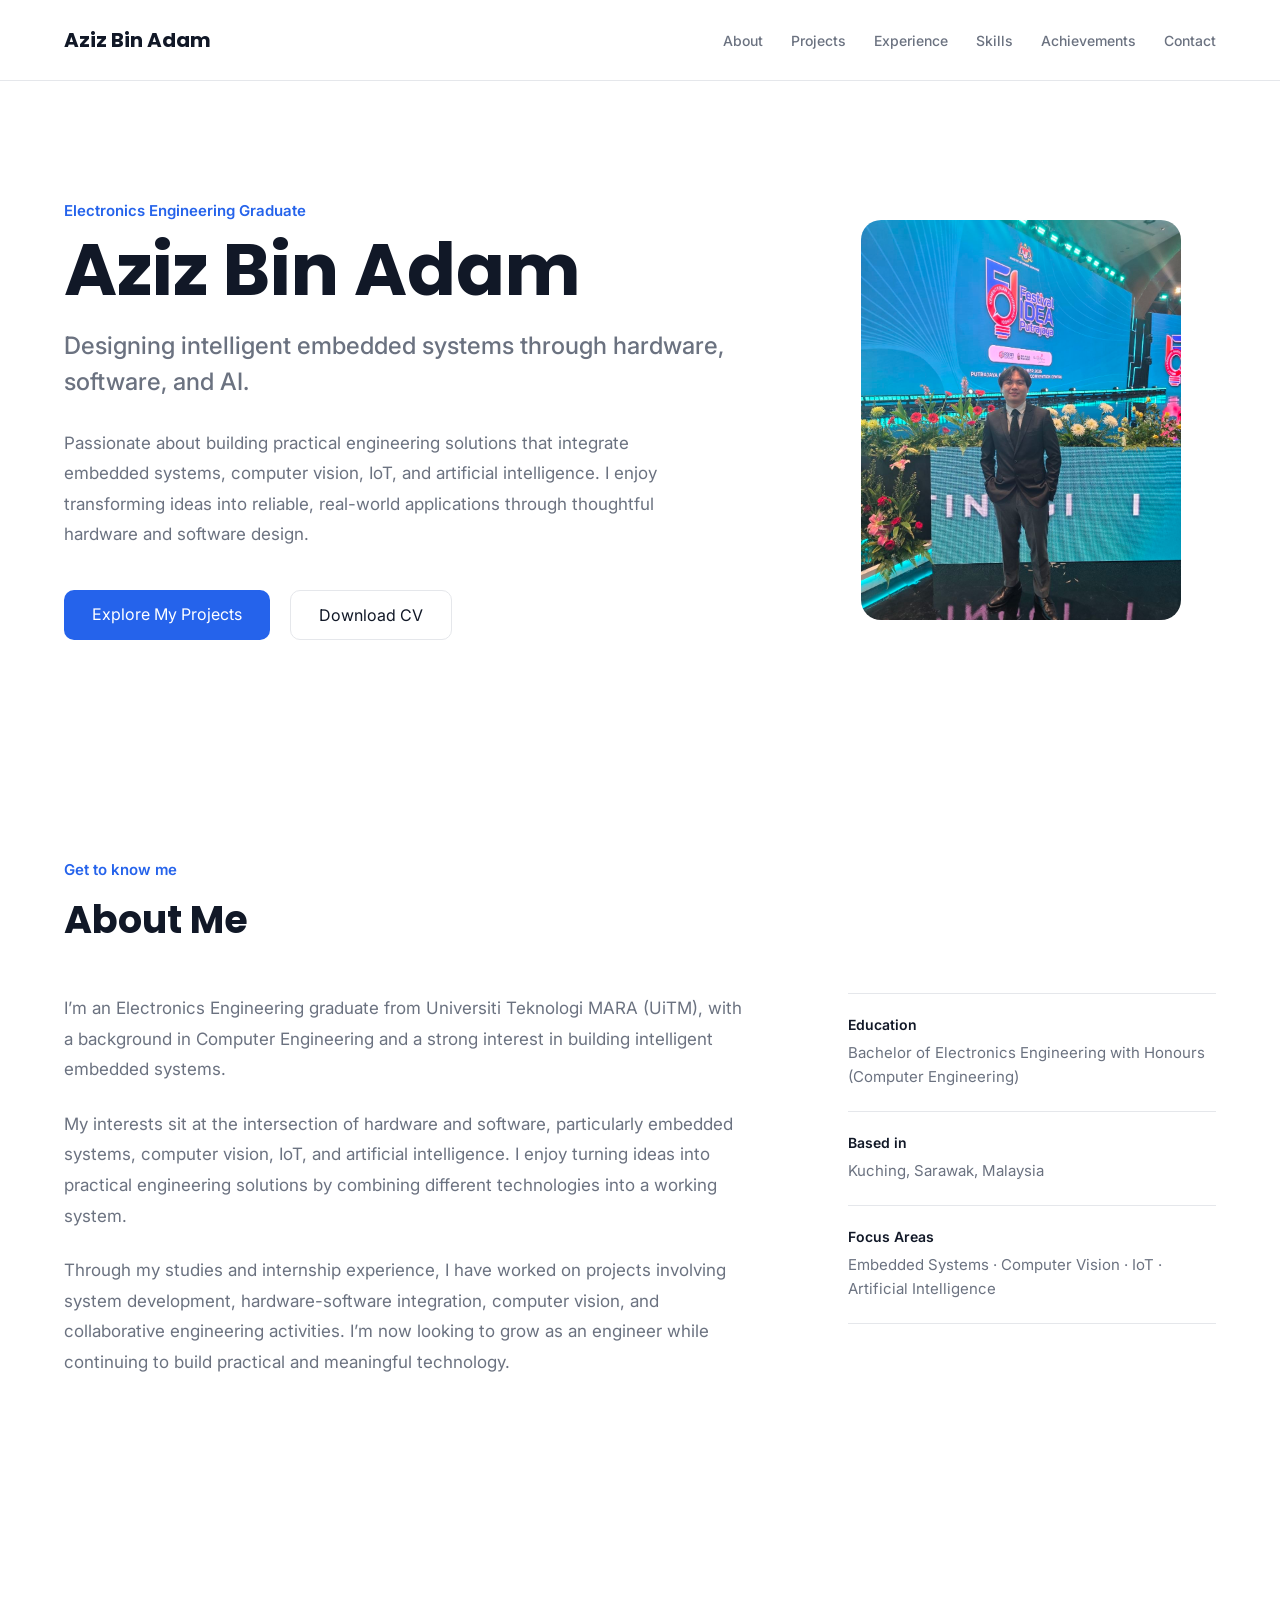
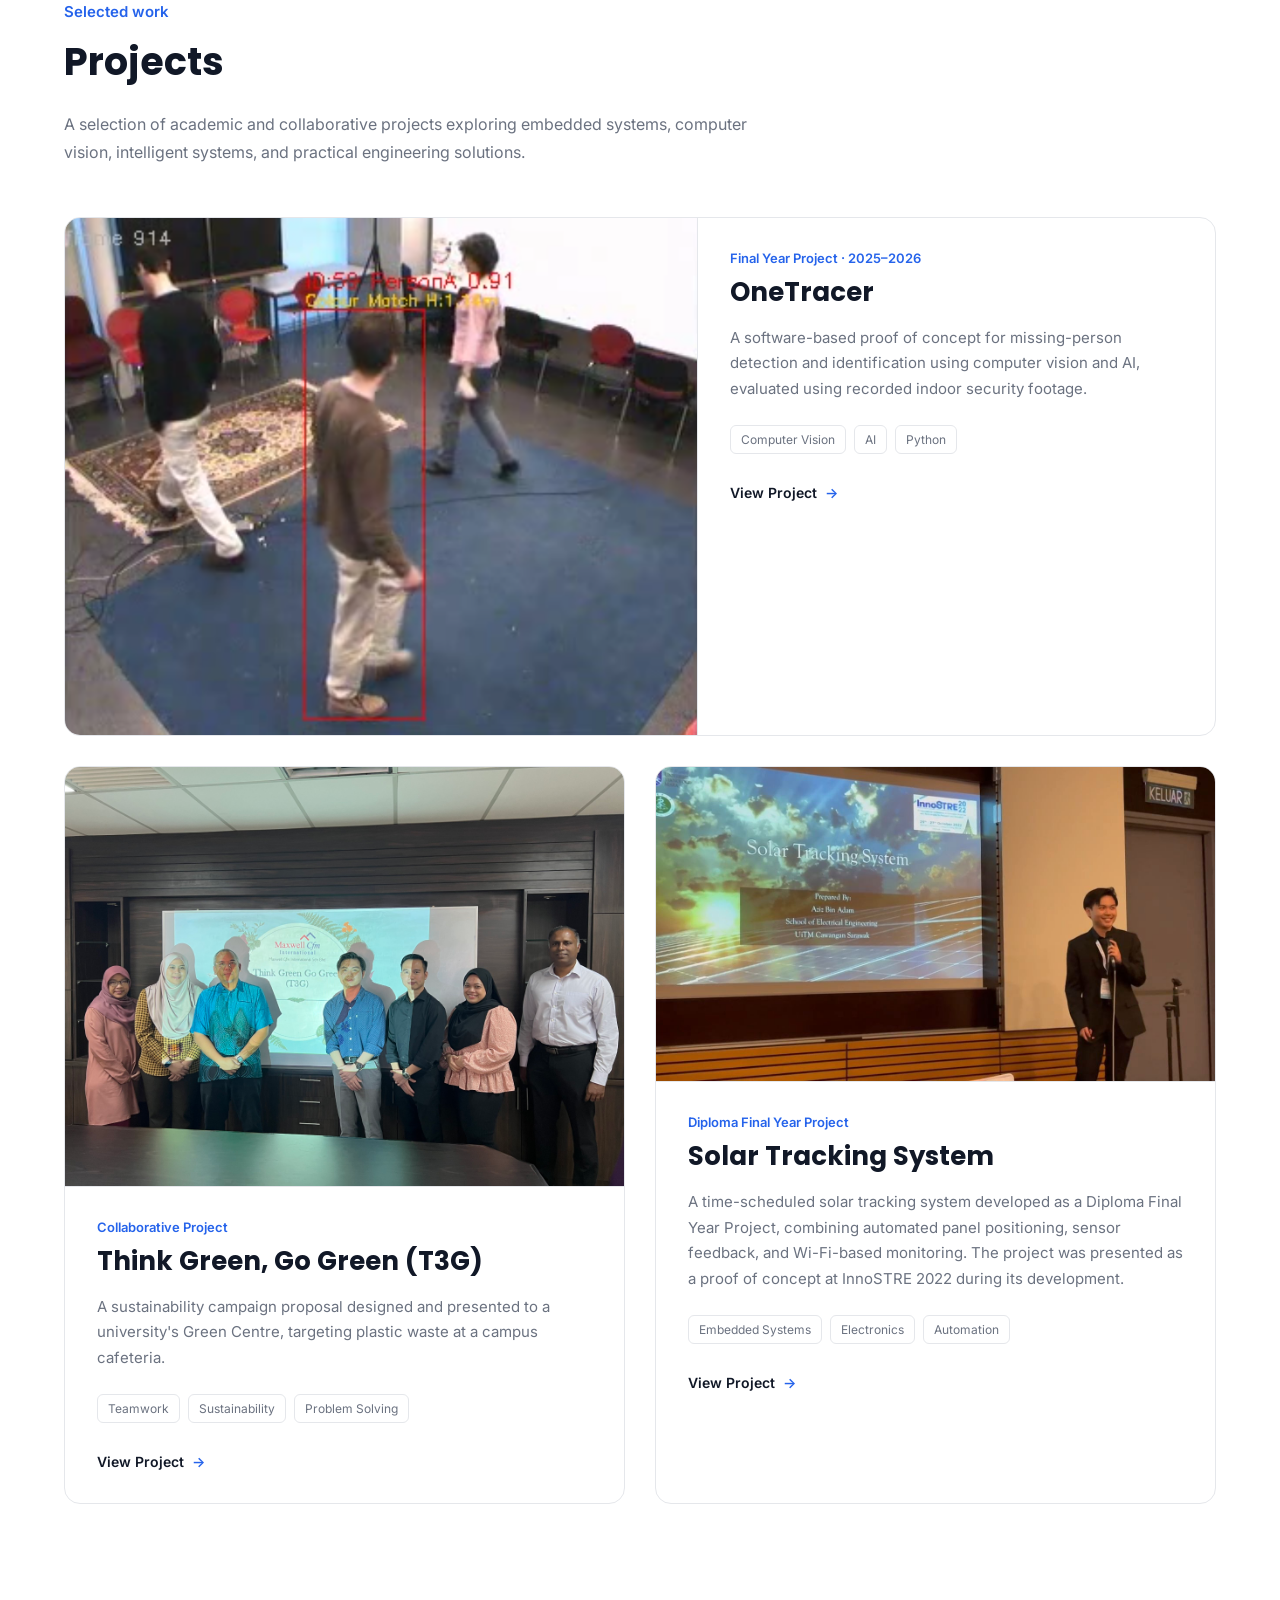
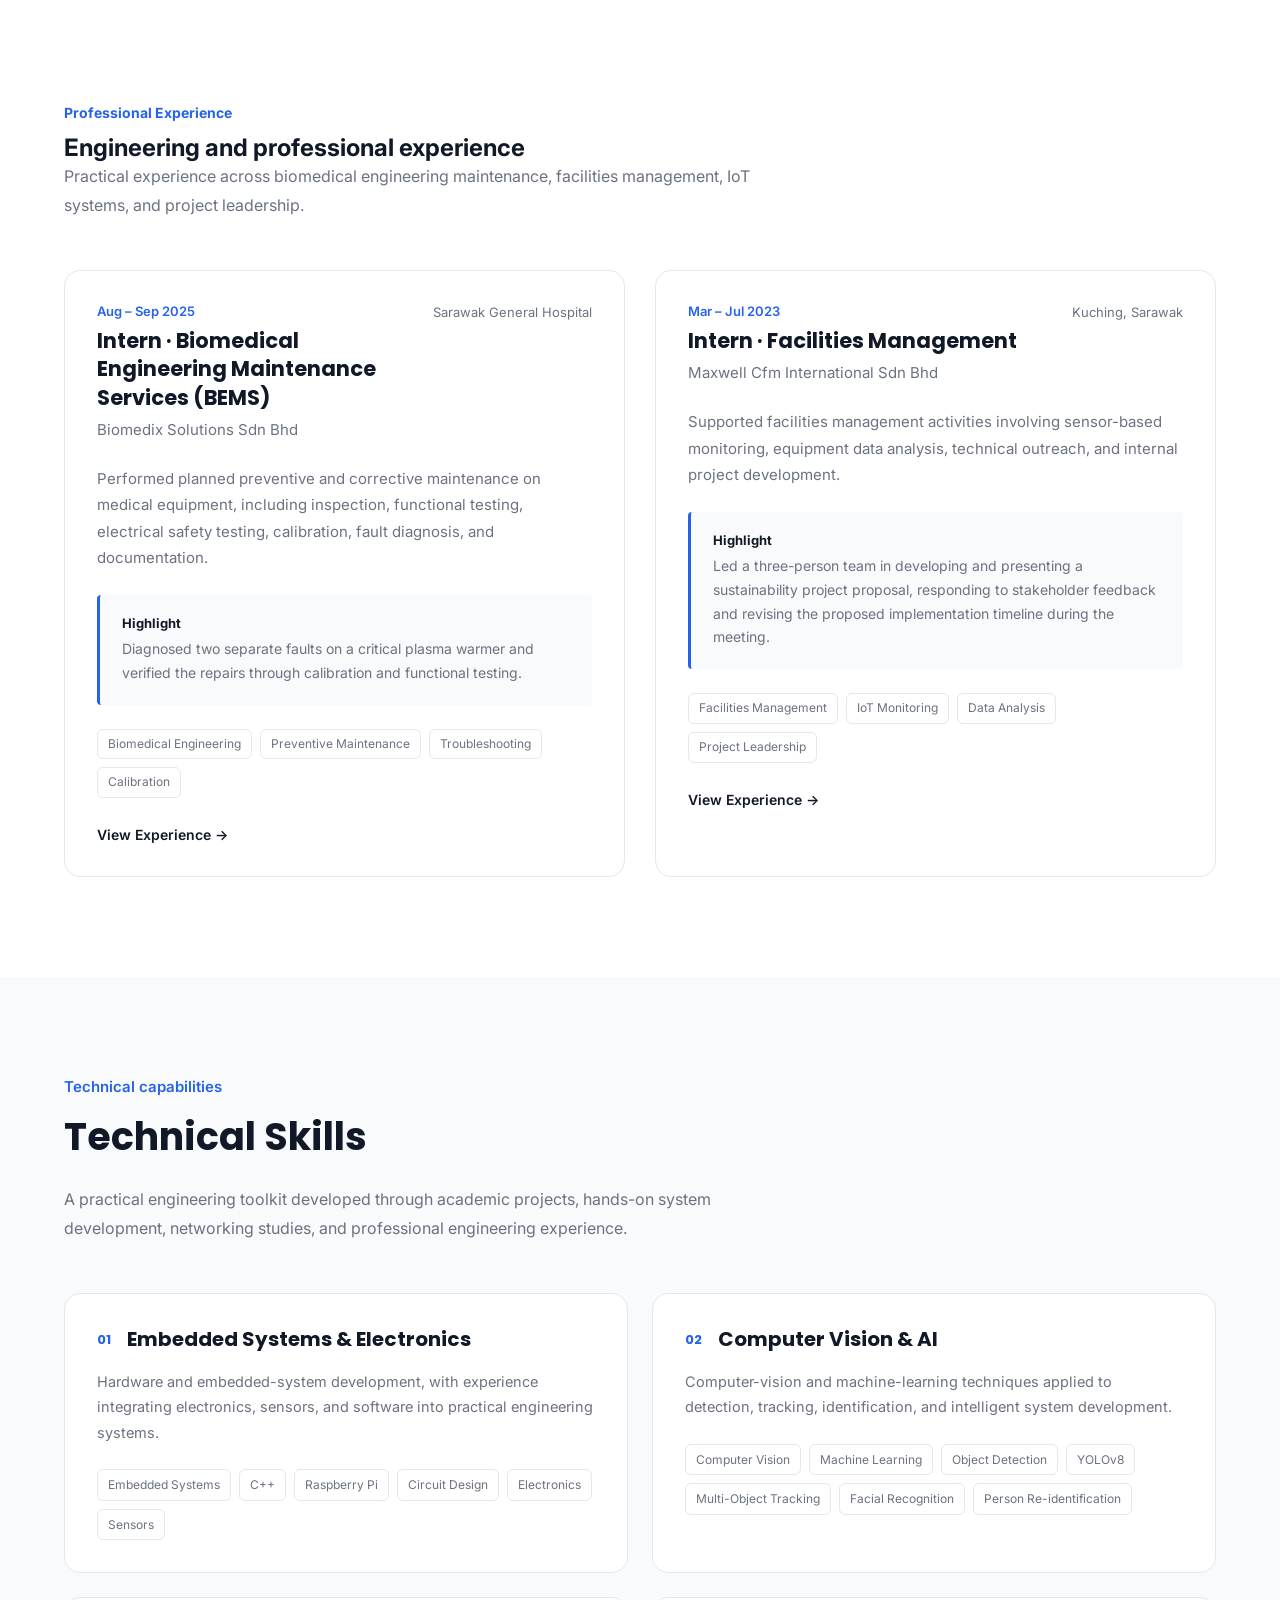
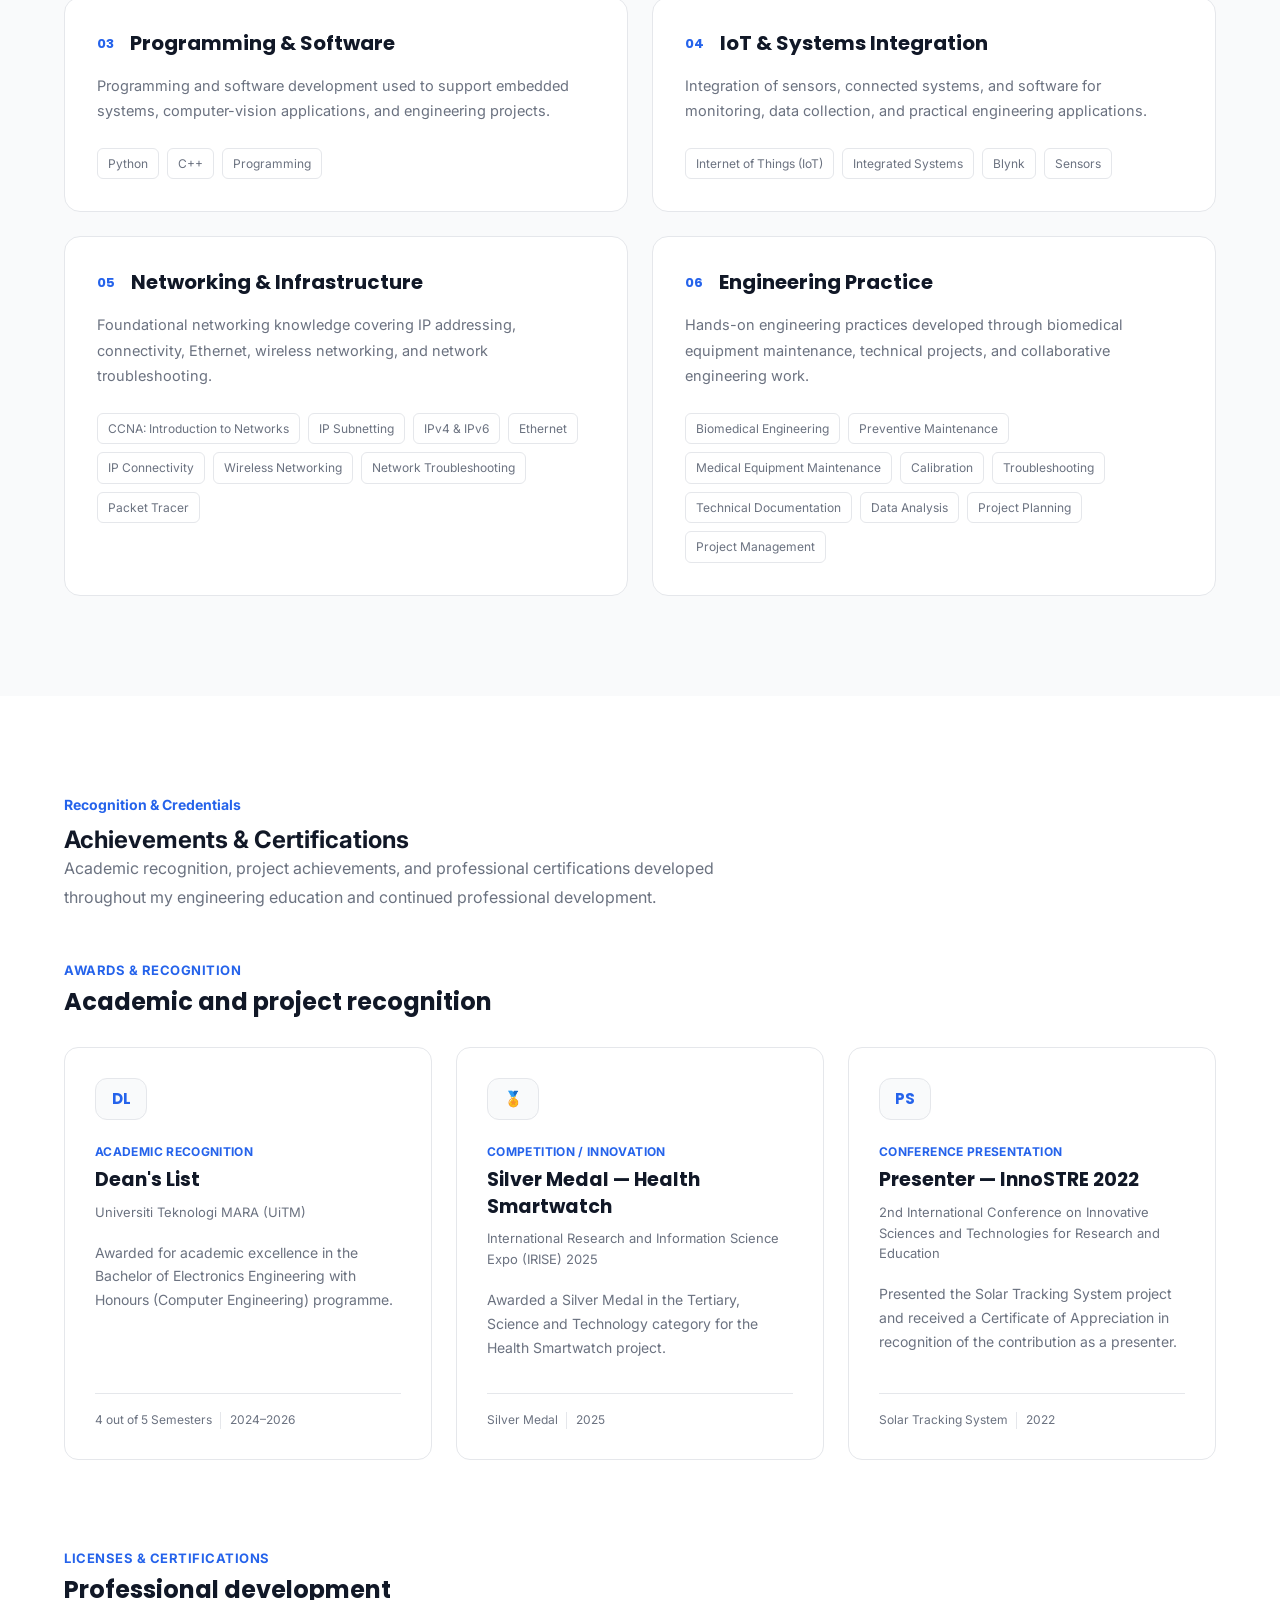
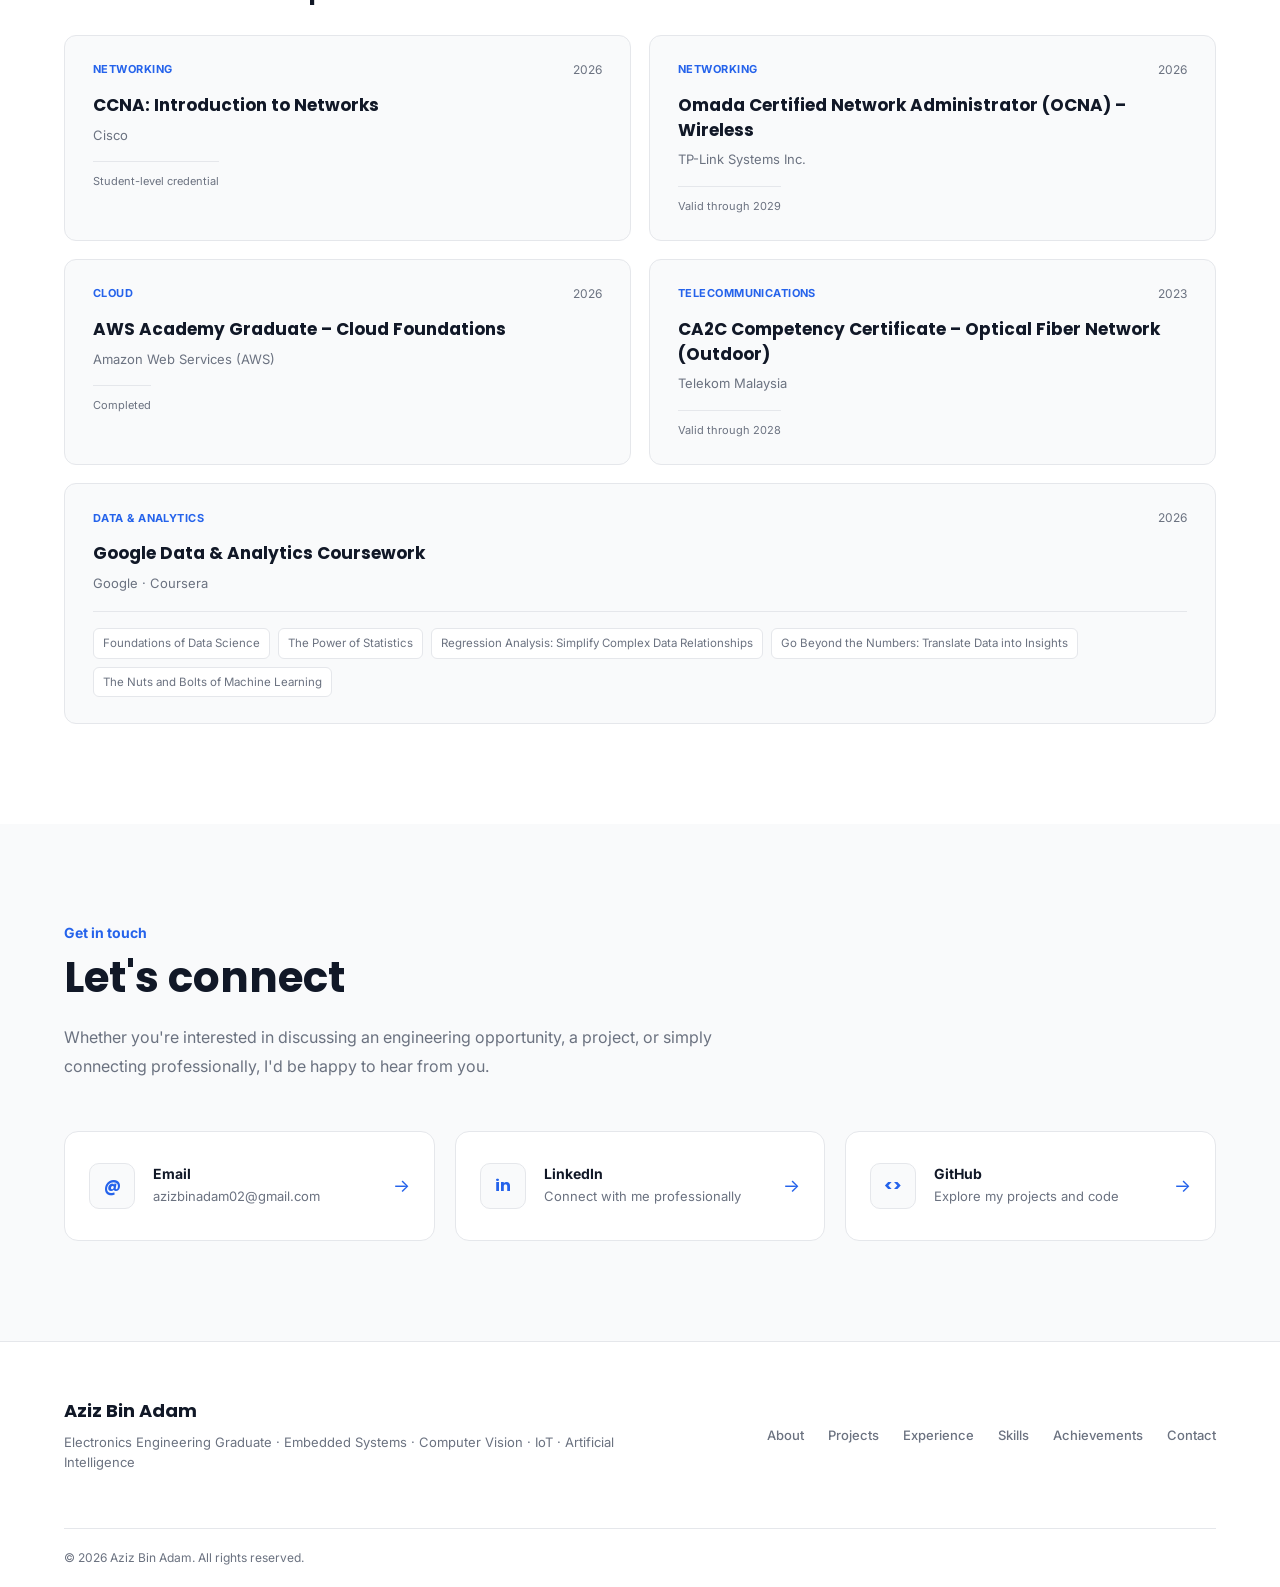
==== commit 2a50258d: "Finalize portfolio website" ====
--- a/index.html
+++ b/index.html
@@ -867,7 +867,7 @@
                             <div class="achievement-meta">
 
                                 <span>
-                                    4 Semesters
+                                    4 out of 5 Semesters
                                 </span>
 
                                 <span>
@@ -1185,19 +1185,192 @@
 
     </section>
 
-    <section id="contact">
-        
-    <h2>Contact</h2>
-
-    <p>
-    Content coming soon.
-    </p>
-    
+    <!-- Contact -->
+
+    <section id="contact" class="contact-section">
+
+        <div class="container">
+
+            <div class="section-heading">
+
+                <p class="section-eyebrow">
+                    Get in touch
+                </p>
+
+                <h2>
+                    Let's connect
+                </h2>
+
+                <p class="section-description">
+                    Whether you're interested in discussing an engineering
+                    opportunity, a project, or simply connecting professionally,
+                    I'd be happy to hear from you.
+                </p>
+
+            </div>
+
+
+            <div class="contact-grid">
+
+                <!-- Email -->
+
+                <a
+                    href="mailto:azizbinadam02@gmail.com"
+                    class="contact-card"
+                >
+
+                    <div class="contact-card-icon">
+                        @
+                    </div>
+
+                    <div class="contact-card-content">
+
+                        <span class="contact-card-label">
+                            Email
+                        </span>
+
+                        <span class="contact-card-value">
+                            azizbinadam02@gmail.com
+                        </span>
+
+                    </div>
+
+                    <span class="contact-card-arrow">
+                        →
+                    </span>
+
+                </a>
+
+
+                <!-- LinkedIn -->
+
+                <a
+                    href="https://linkedin.com/in/aziz-bin-adam"
+                    class="contact-card"
+                    target="_blank"
+                    rel="noopener noreferrer"
+                >
+
+                    <div class="contact-card-icon">
+                        in
+                    </div>
+
+                    <div class="contact-card-content">
+
+                        <span class="contact-card-label">
+                            LinkedIn
+                        </span>
+
+                        <span class="contact-card-value">
+                            Connect with me professionally
+                        </span>
+
+                    </div>
+
+                    <span class="contact-card-arrow">
+                        →
+                    </span>
+
+                </a>
+
+
+                <!-- GitHub -->
+
+                <a
+                    href="https://github.com/azizbinadam"
+                    class="contact-card"
+                    target="_blank"
+                    rel="noopener noreferrer"
+                >
+
+                    <div class="contact-card-icon">
+                        &lt;&gt;
+                    </div>
+
+                    <div class="contact-card-content">
+
+                        <span class="contact-card-label">
+                            GitHub
+                        </span>
+
+                        <span class="contact-card-value">
+                            Explore my projects and code
+                        </span>
+
+                    </div>
+
+                    <span class="contact-card-arrow">
+                        →
+                    </span>
+
+                </a>
+
+            </div>
+
+        </div>
+
     </section>
 
 </main>
 
-<footer>
+<!-- Footer -->
+
+<footer class="site-footer">
+
+    <div class="container footer-container">
+
+        <div class="footer-content">
+
+            <p class="footer-name">
+                Aziz Bin Adam
+            </p>
+
+            <p class="footer-description">
+                Electronics Engineering Graduate · Embedded Systems ·
+                Computer Vision · IoT · Artificial Intelligence
+            </p>
+
+        </div>
+
+
+        <div class="footer-links">
+
+            <a href="#about">
+                About
+            </a>
+
+            <a href="#projects">
+                Projects
+            </a>
+
+            <a href="#experience">
+                Experience
+            </a>
+
+            <a href="#skills">
+                Skills
+            </a>
+
+            <a href="#achievements">
+                Achievements
+            </a>
+
+            <a href="#contact">
+                Contact
+            </a>
+
+        </div>
+
+    </div>
+
+
+    <div class="container footer-bottom">
+
+        <p>
+            © 2026 Aziz Bin Adam. All rights reserved.
+        </p>
+
+    </div>
 
 </footer>
 
--- a/css/style.css
+++ b/css/style.css
@@ -2326,6 +2326,174 @@
     color: var(--primary);
 }
 
+/* ========================================
+   Contact
+======================================== */
+
+.contact-section {
+    background: var(--surface);
+}
+
+.contact-section .section-heading {
+    max-width: 720px;
+
+    margin-bottom: 50px;
+}
+
+.contact-section h2 {
+    font-family: 'Poppins', sans-serif;
+
+    font-size: clamp(32px, 4vw, 42px);
+
+    line-height: 1.2;
+
+    margin-bottom: 20px;
+}
+
+.contact-grid {
+    display: grid;
+
+    grid-template-columns: repeat(3, 1fr);
+
+    gap: 20px;
+}
+
+.contact-card {
+    display: flex;
+
+    align-items: center;
+
+    gap: 18px;
+
+    min-height: 110px;
+
+    padding: 24px;
+
+    background: var(--background);
+
+    border: 1px solid var(--border);
+
+    border-radius: 14px;
+
+    text-decoration: none;
+
+    transition:
+        transform 0.2s ease,
+        box-shadow 0.2s ease,
+        border-color 0.2s ease;
+}
+
+.contact-card:hover {
+    transform: translateY(-3px);
+
+    border-color: var(--primary);
+
+    box-shadow:
+        0 10px 25px rgba(17, 24, 39, 0.07);
+}
+
+.contact-card-icon {
+    width: 46px;
+    height: 46px;
+
+    flex-shrink: 0;
+
+    display: flex;
+
+    align-items: center;
+    justify-content: center;
+
+    border: 1px solid var(--border);
+
+    border-radius: 10px;
+
+    background: var(--surface);
+
+    color: var(--primary);
+
+    font-family: 'Poppins', sans-serif;
+
+    font-size: 16px;
+
+    font-weight: 700;
+}
+
+.contact-card-content {
+    display: flex;
+
+    flex-direction: column;
+
+    gap: 5px;
+
+    min-width: 0;
+
+    flex: 1;
+}
+
+.contact-card-label {
+    color: var(--text);
+
+    font-size: 14px;
+
+    font-weight: 700;
+}
+
+.contact-card-value {
+    color: var(--secondary);
+
+    font-size: 13px;
+
+    line-height: 1.5;
+
+    overflow-wrap: anywhere;
+}
+
+.contact-card-arrow {
+    flex-shrink: 0;
+
+    color: var(--primary);
+
+    font-size: 18px;
+
+    transition:
+        transform 0.2s ease;
+}
+
+.contact-card:hover .contact-card-arrow {
+    transform: translateX(4px);
+}
+
+
+/* Contact Responsive */
+
+@media (max-width: 900px) {
+
+    .contact-grid {
+        grid-template-columns: 1fr;
+    }
+
+    .contact-card {
+        min-height: 90px;
+    }
+
+}
+
+
+@media (max-width: 768px) {
+
+    .contact-section .section-heading {
+        margin-bottom: 35px;
+    }
+
+    .contact-grid {
+        gap: 14px;
+    }
+
+    .contact-card {
+        padding: 20px;
+    }
+
+}
 
 /* ========================================
    Project Page Responsive Design
@@ -2445,4 +2613,115 @@
         grid-template-columns: 1fr;
     }
 
+}
+
+/* ========================================
+   Footer
+======================================== */
+
+.site-footer {
+    border-top: 1px solid var(--border);
+
+    background: var(--background);
+}
+
+.footer-container {
+    display: flex;
+
+    justify-content: space-between;
+
+    align-items: center;
+
+    gap: 50px;
+
+    padding: 55px 0;
+}
+
+.footer-content {
+    max-width: 600px;
+}
+
+.footer-name {
+    font-family: 'Poppins', sans-serif;
+
+    color: var(--text);
+
+    font-size: 18px;
+
+    font-weight: 700;
+
+    margin-bottom: 8px;
+}
+
+.footer-description {
+    color: var(--secondary);
+
+    font-size: 13px;
+
+    line-height: 1.6;
+}
+
+.footer-links {
+    display: flex;
+
+    align-items: center;
+
+    gap: 24px;
+
+    flex-wrap: wrap;
+
+    justify-content: flex-end;
+}
+
+.footer-links a {
+    color: var(--secondary);
+
+    font-size: 13px;
+
+    font-weight: 500;
+
+    text-decoration: none;
+
+    transition: color 0.2s ease;
+}
+
+.footer-links a:hover {
+    color: var(--primary);
+}
+
+.footer-bottom {
+    padding: 20px 0;
+
+    border-top: 1px solid var(--border);
+}
+
+.footer-bottom p {
+    color: var(--secondary);
+
+    font-size: 12px;
+
+    line-height: 1.5;
+}
+
+
+/* Footer Responsive */
+
+@media (max-width: 768px) {
+
+    .footer-container {
+        flex-direction: column;
+
+        align-items: flex-start;
+
+        gap: 30px;
+
+        padding: 45px 0;
+    }
+
+    .footer-links {
+        justify-content: flex-start;
+
+        gap: 18px;
+    }
+
 }
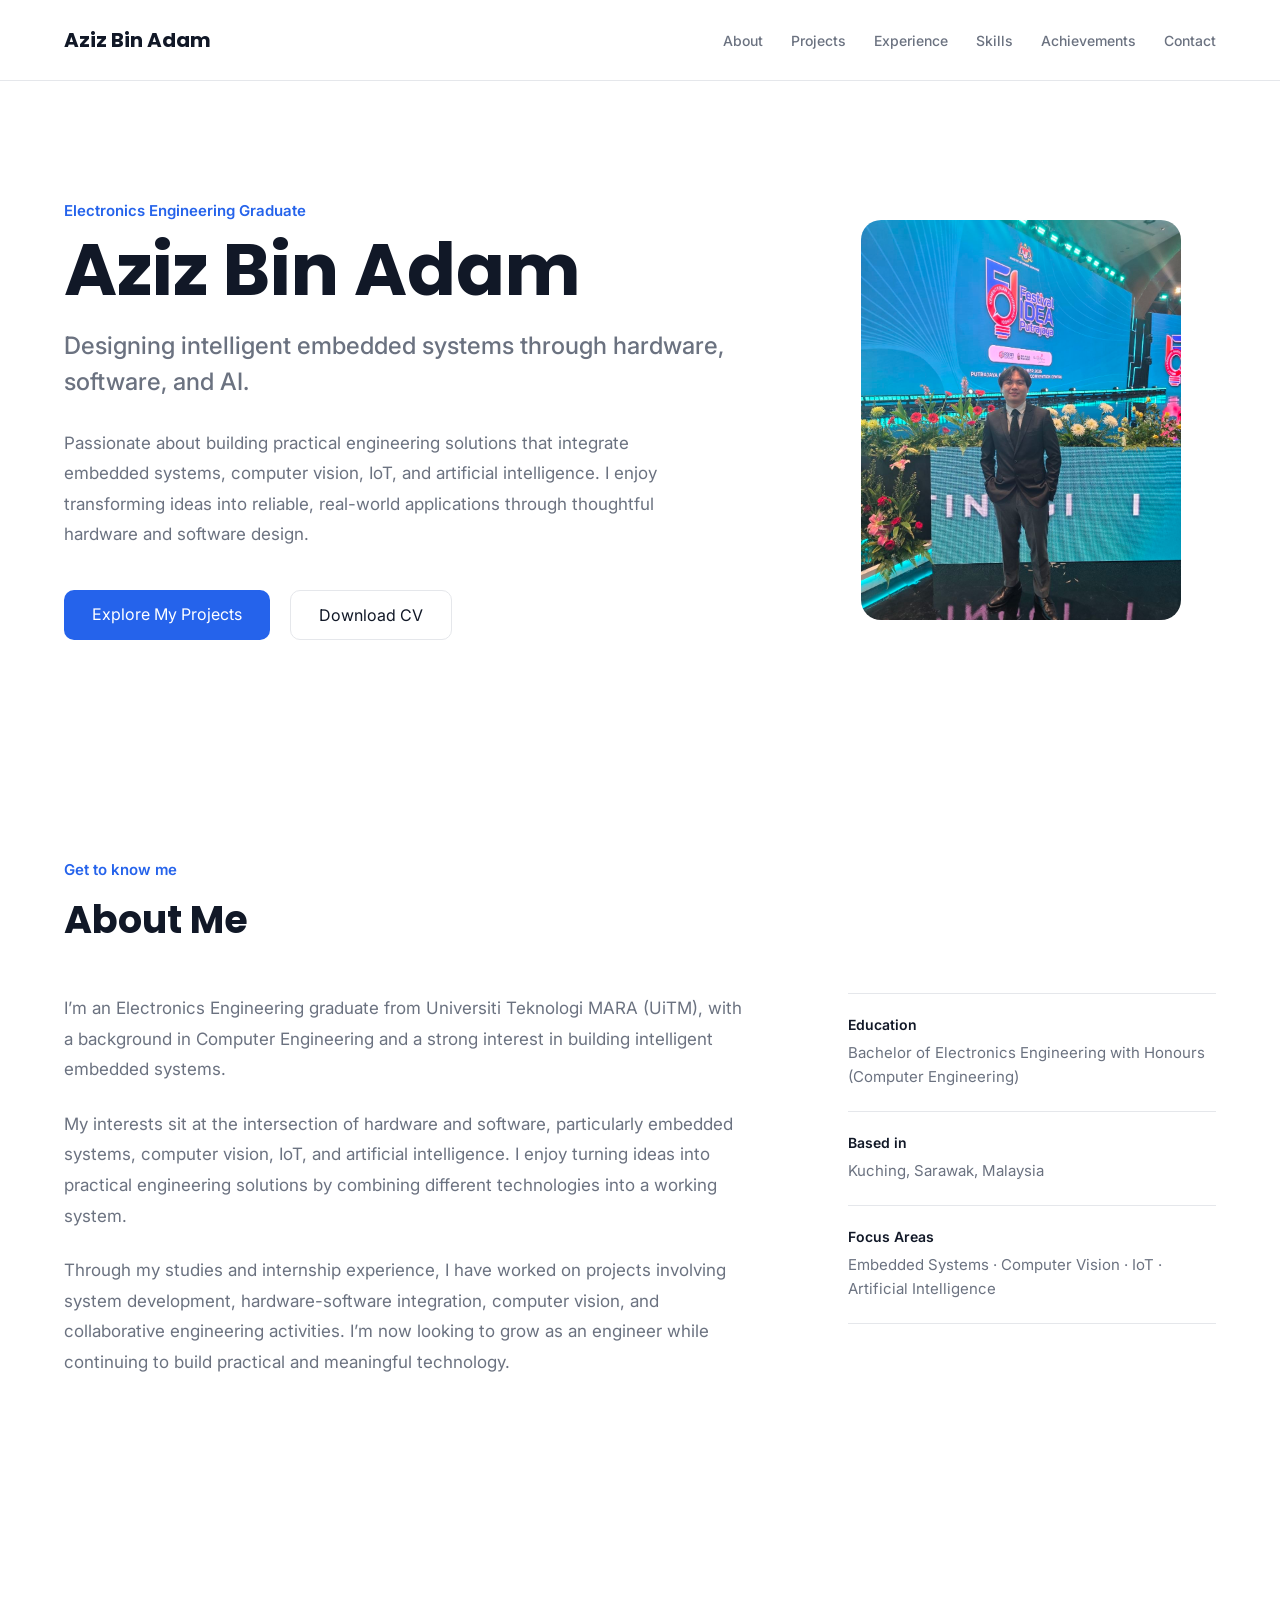
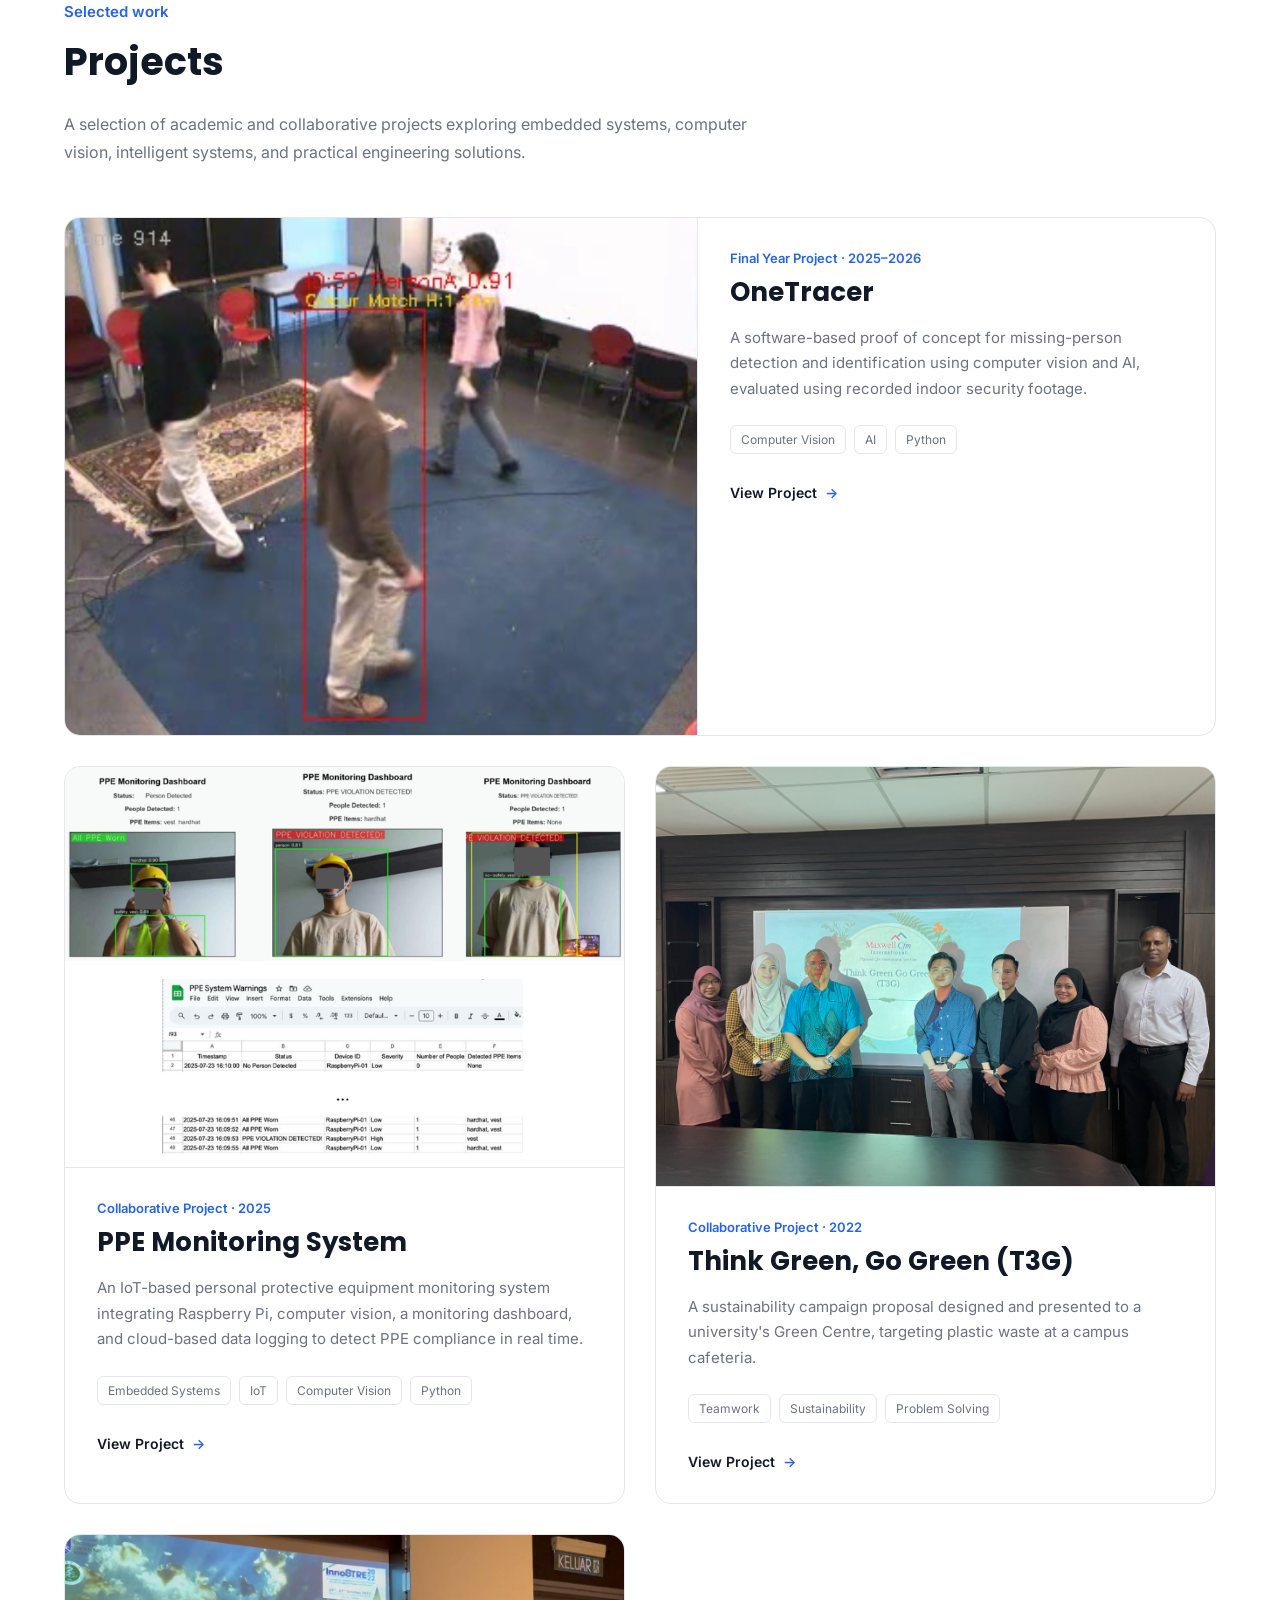
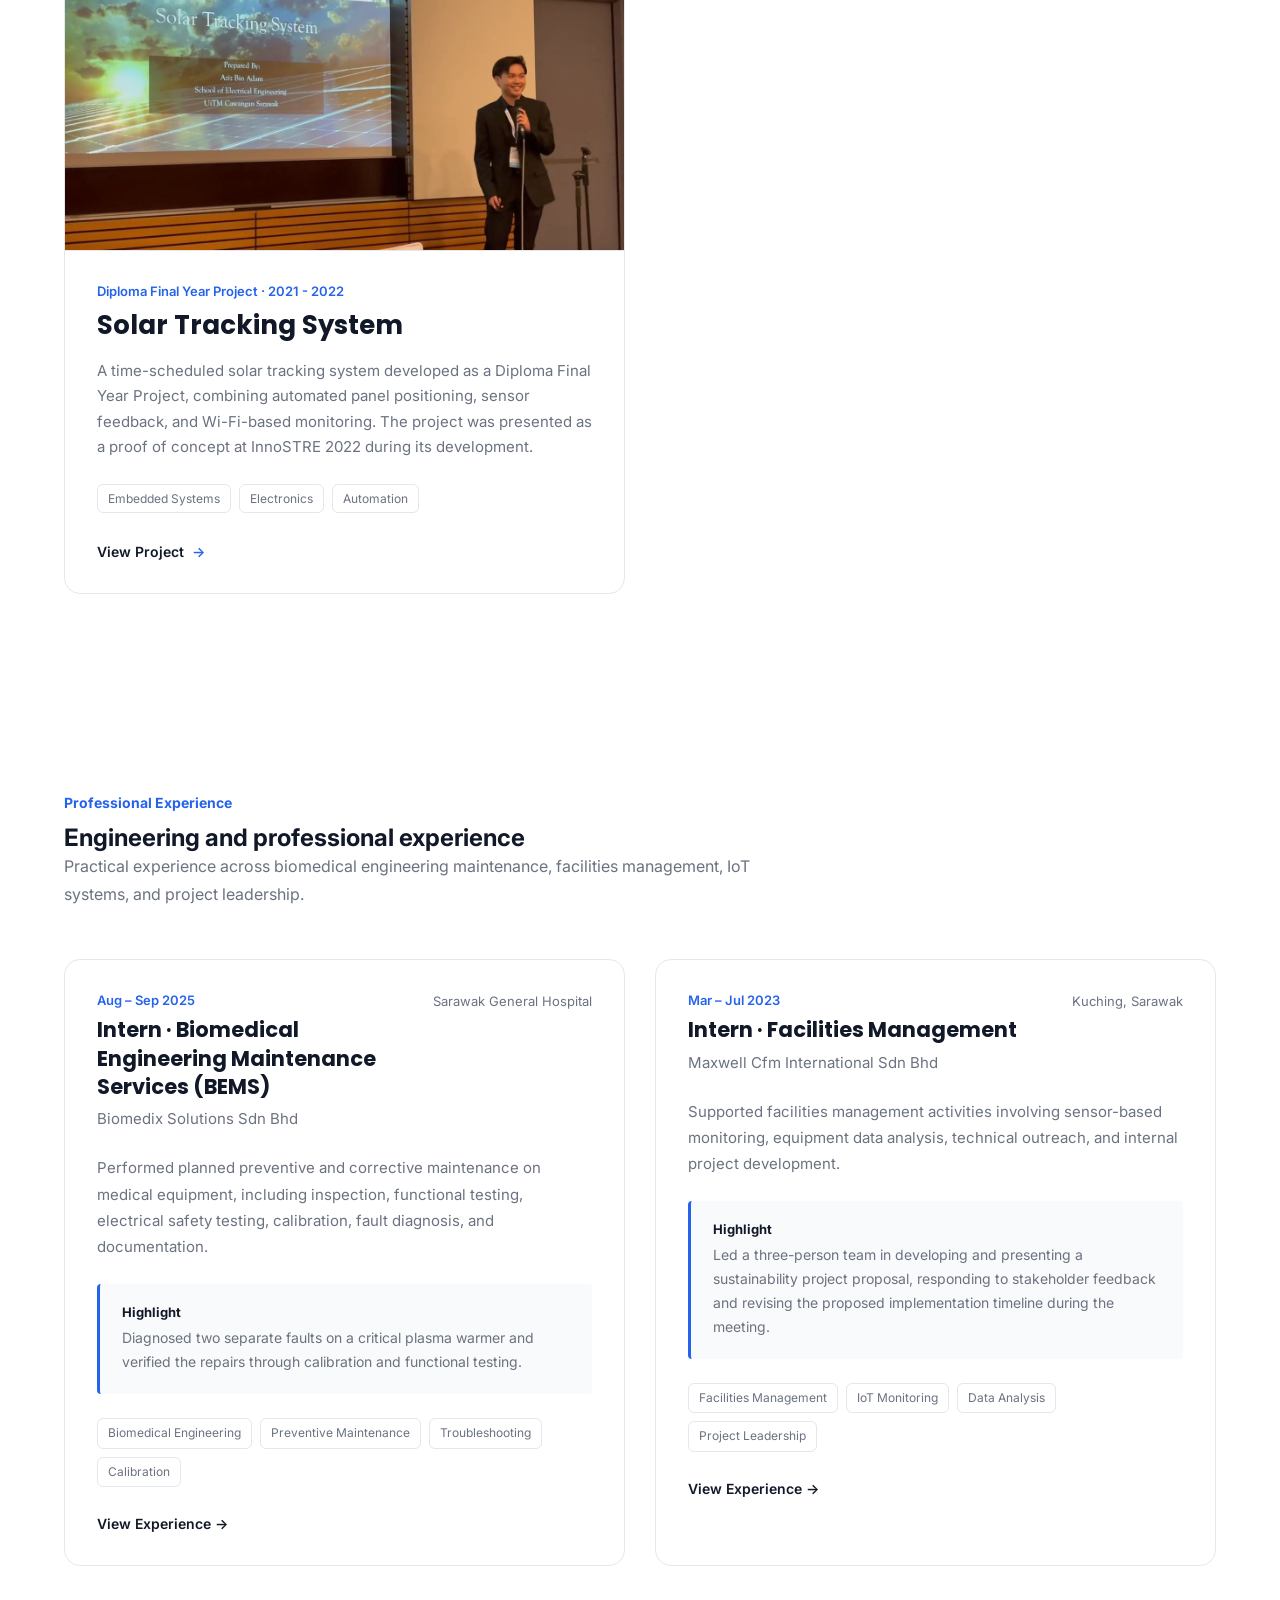
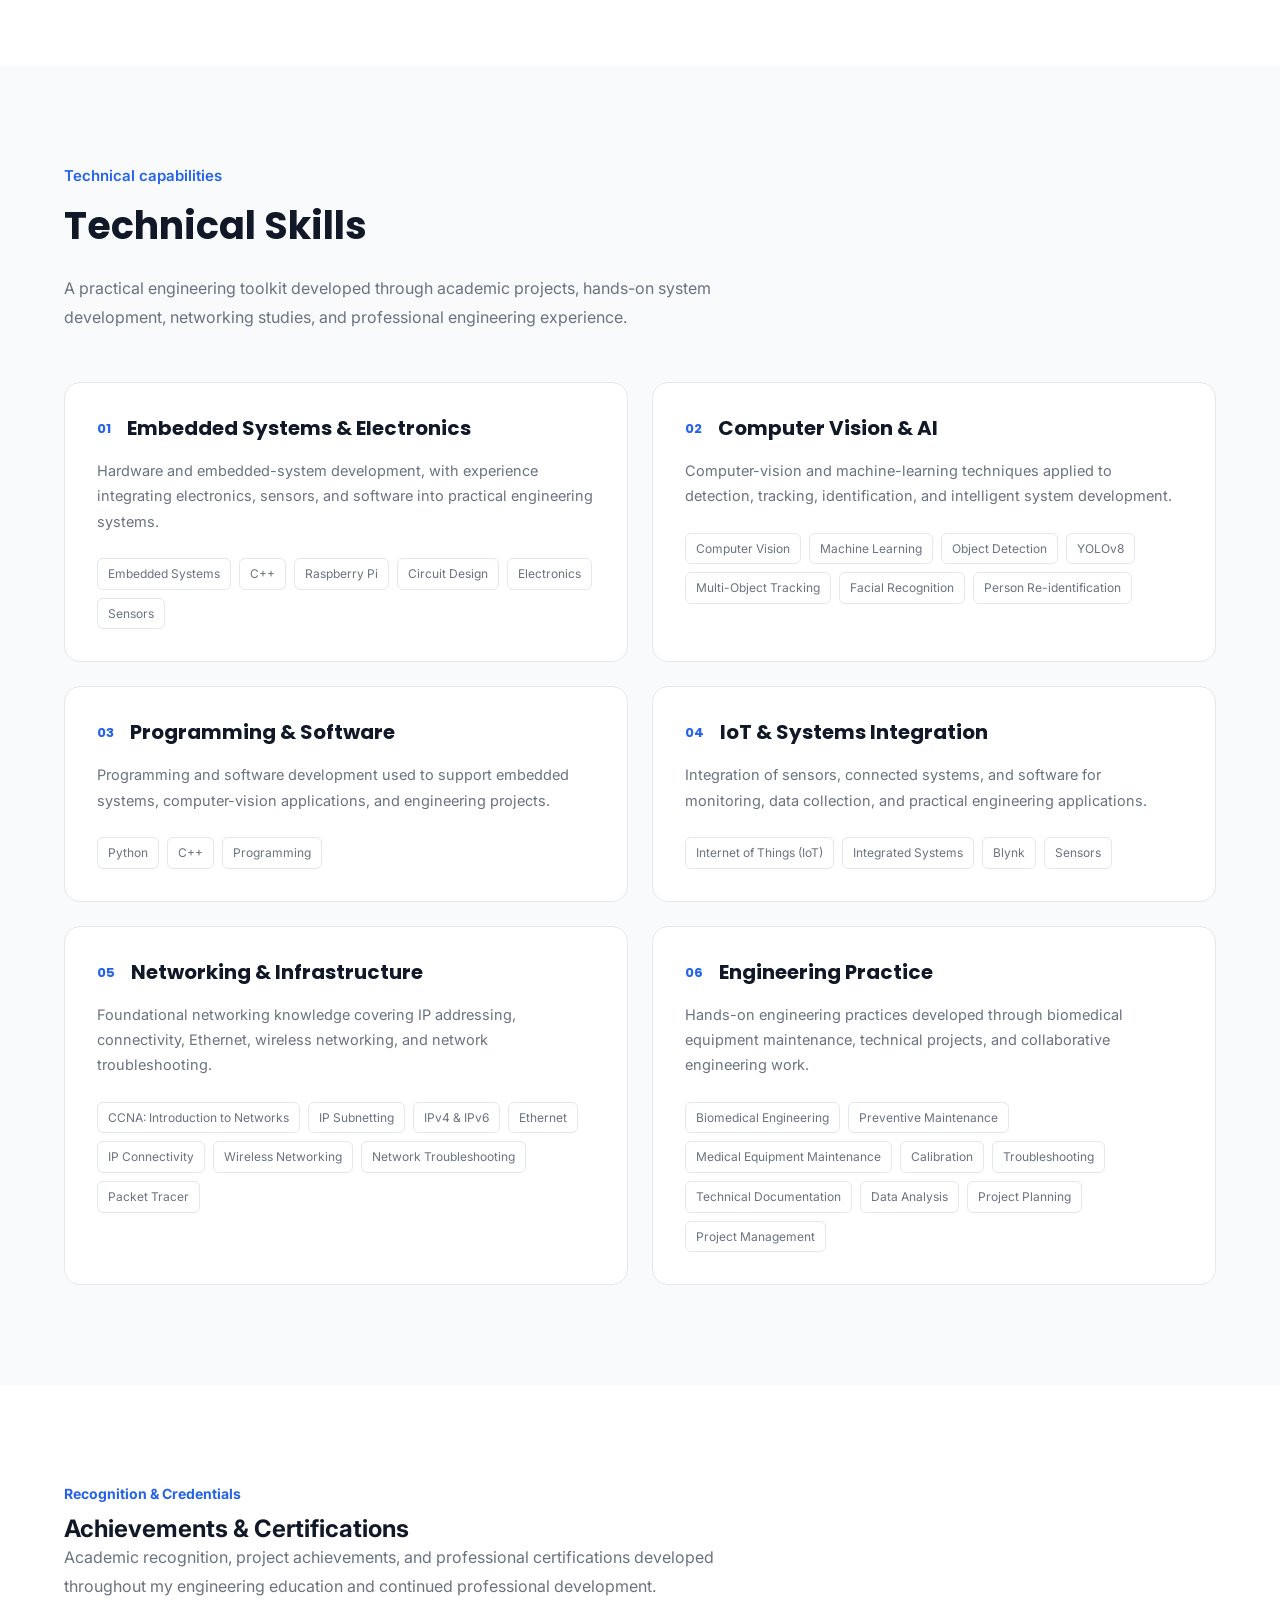
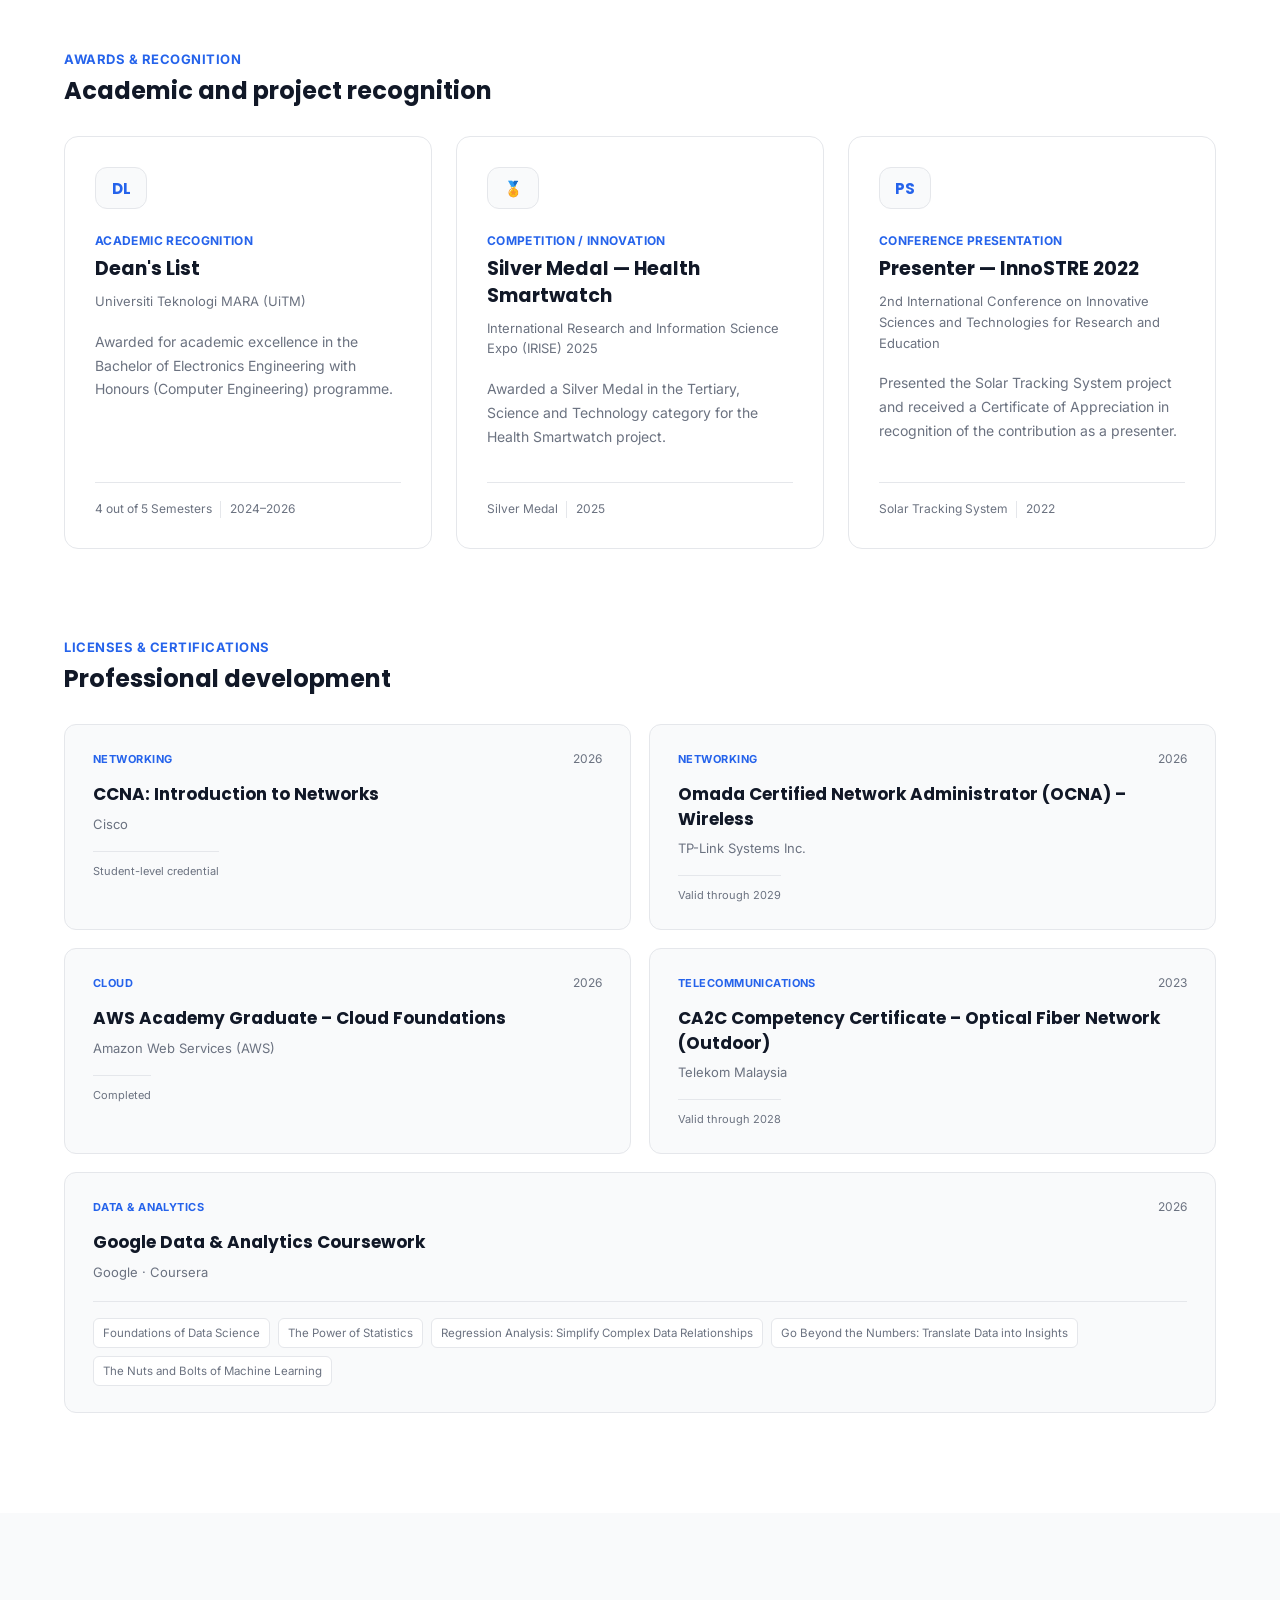
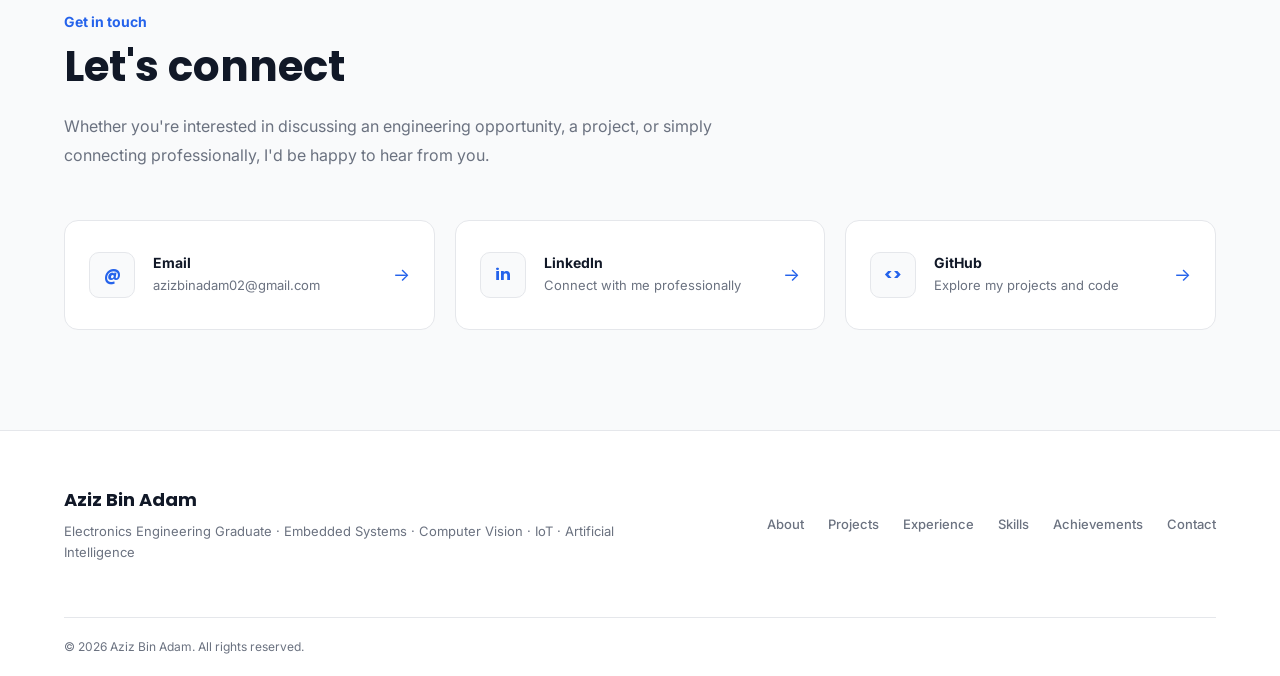
==== commit 56dad88d: "Addition of PPE Monitoring Project in Selected Work Section" ====
--- a/index.html
+++ b/index.html
@@ -261,8 +261,64 @@
 
                 </article>
 
-
                 <!-- Project 2 -->
+
+                <article class="project-card">
+
+                    <div class="project-image">
+                        <img
+                            src="images/ppe-monitoring/ppe-monitoring-dashboard.png"
+                            alt="PPE monitoring dashboard showing PPE detection results, violation alerts, and recorded monitoring data"
+                            class="project-thumbnail"
+                        >
+                    </div>
+
+                    <div class="project-content">
+
+                        <p class="project-type">
+                            Collaborative Project · 2025
+                        </p>
+
+                        <h3>
+                            PPE Monitoring System
+                        </h3>
+
+                        <p class="project-description">
+                            An IoT-based personal protective equipment monitoring system
+                            integrating Raspberry Pi, computer vision, a monitoring dashboard,
+                            and cloud-based data logging to detect PPE compliance in real time.
+                        </p>
+
+                        <div class="project-tags">
+
+                            <span>
+                                Embedded Systems
+                            </span>
+
+                            <span>
+                                IoT
+                            </span>
+
+                            <span>
+                                Computer Vision
+                            </span>
+
+                            <span>
+                                Python
+                            </span>
+
+                        </div>
+
+                        <a href="projects/ppe-monitoring.html" class="project-link">
+                            View Project
+                            <span>→</span>
+                        </a>
+
+                    </div>
+
+                </article>
+
+                <!-- Project 3 -->
 
                 <article class="project-card">
 
@@ -277,7 +333,7 @@
                     <div class="project-content">
 
                         <p class="project-type">
-                            Collaborative Project
+                            Collaborative Project · 2022
                         </p>
 
                         <h3>
@@ -308,7 +364,7 @@
                 </article>
 
 
-                <!-- Project 3 -->
+                <!-- Project 4 -->
 
                 <article class="project-card">
 
@@ -323,7 +379,7 @@
                     <div class="project-content">
 
                         <p class="project-type">
-                            Diploma Final Year Project
+                            Diploma Final Year Project · 2021 - 2022
                         </p>
 
                         <h3>
--- a/css/style.css
+++ b/css/style.css
@@ -2245,6 +2245,23 @@
     line-height: 1.6;
 }
 
+/* Project Video */
+
+.project-video {
+    display: block;
+
+    width: 100%;
+    max-width: 100%;
+
+    height: auto;
+
+    border: 1px solid var(--border);
+
+    border-radius: 16px;
+
+    background: var(--surface);
+}
+
 /* Project Media Grid */
 
 .project-media-grid {
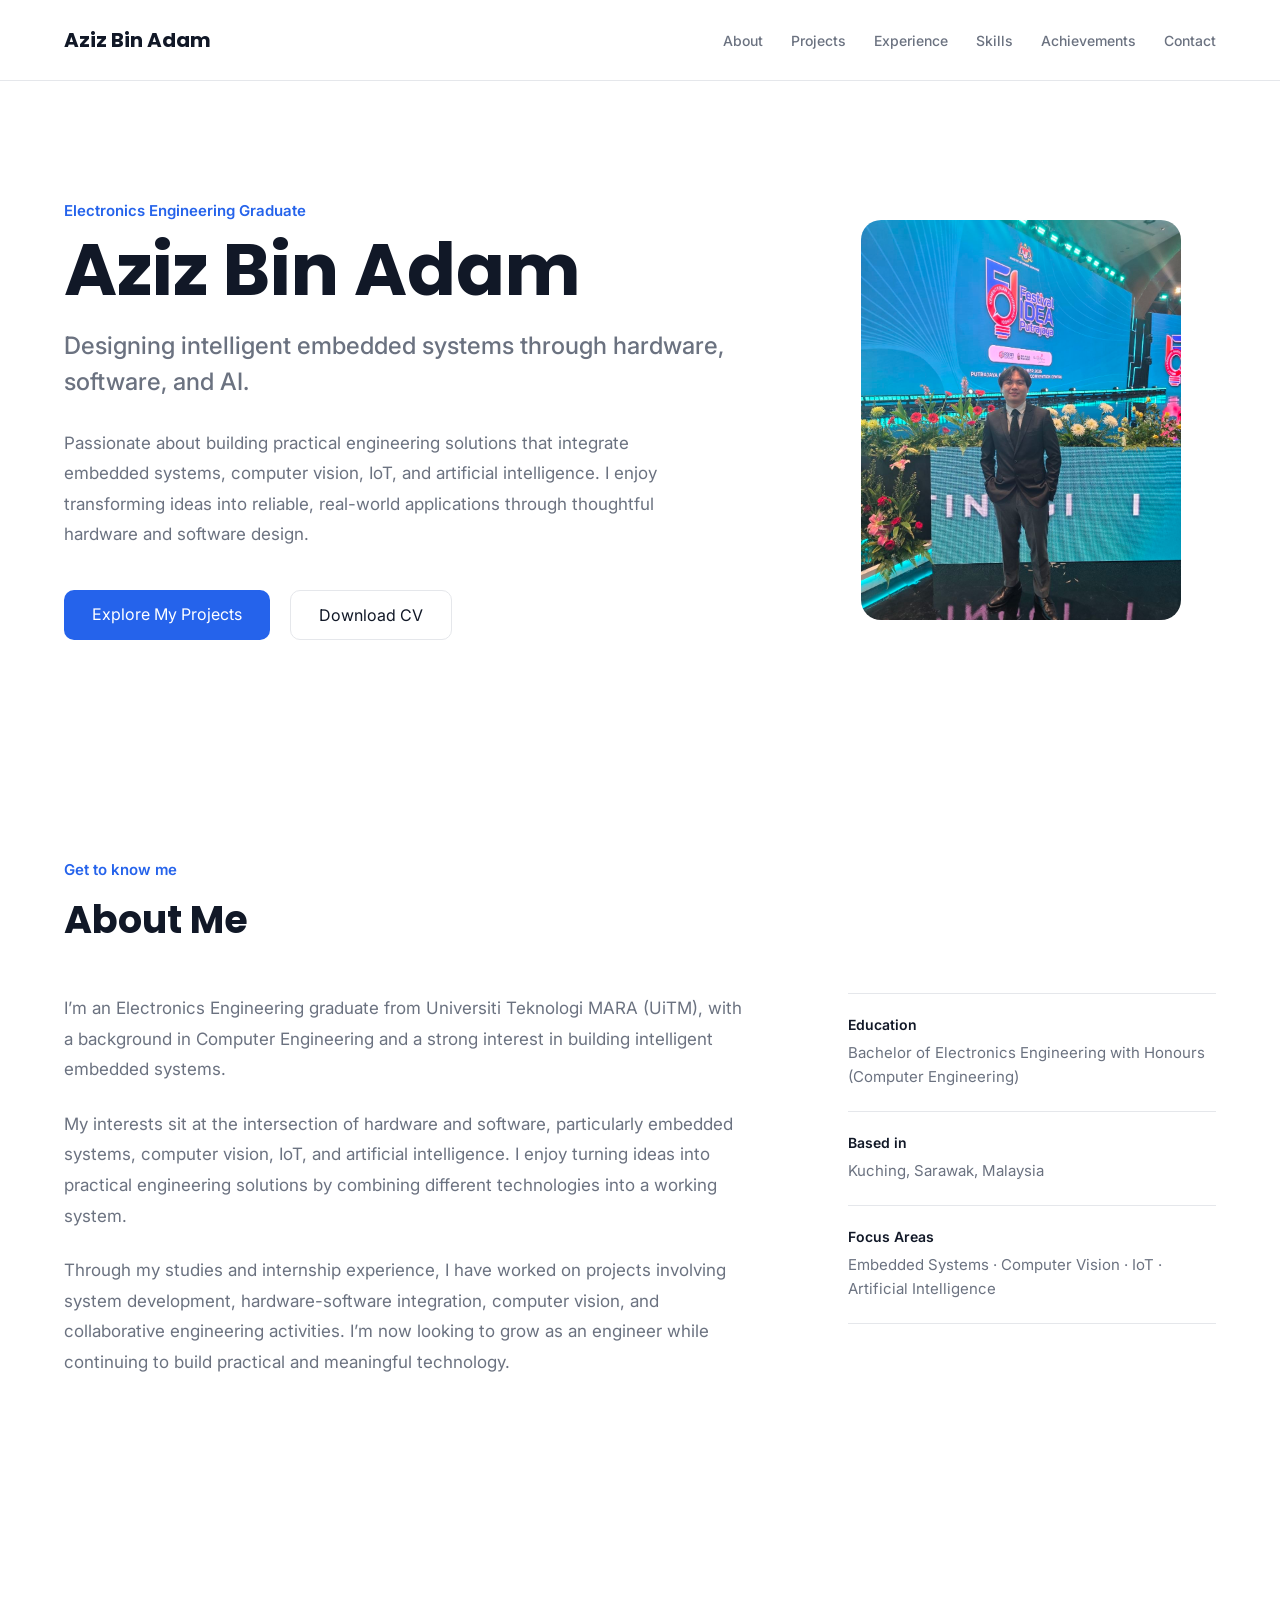
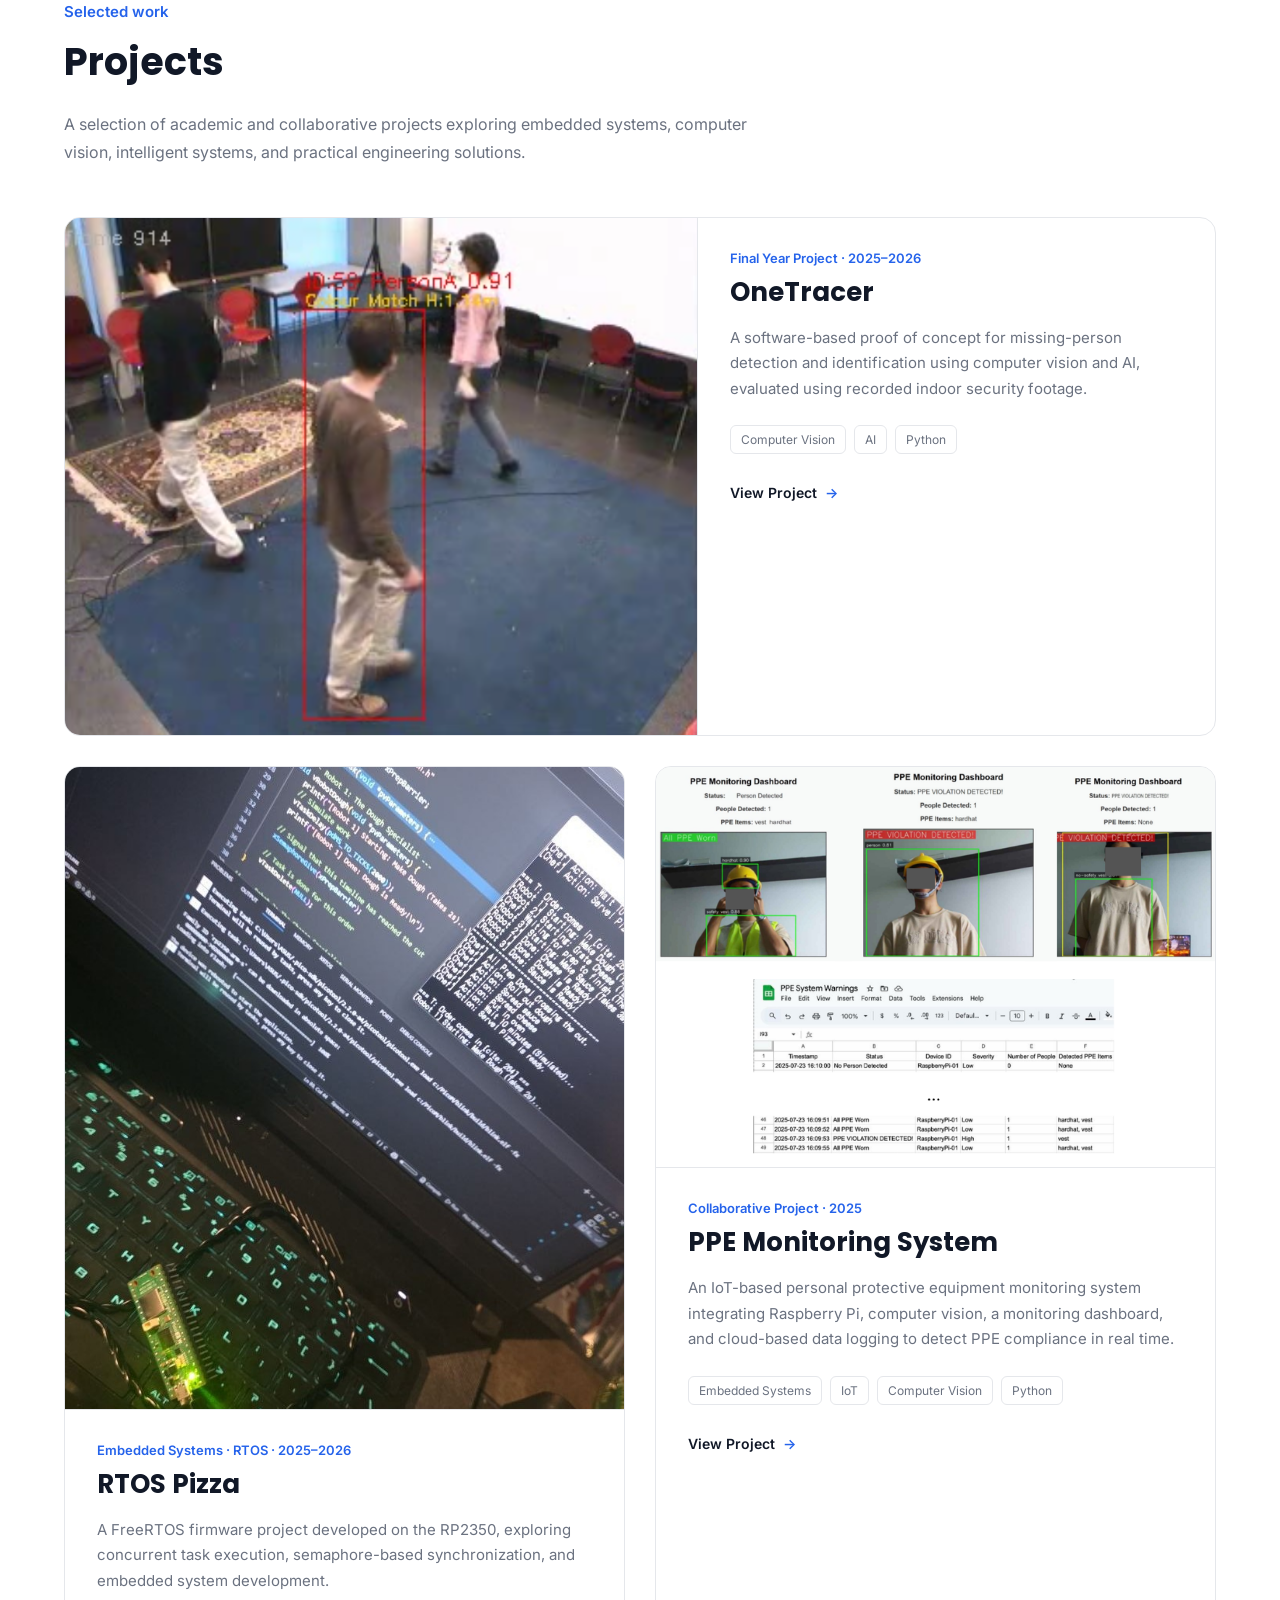
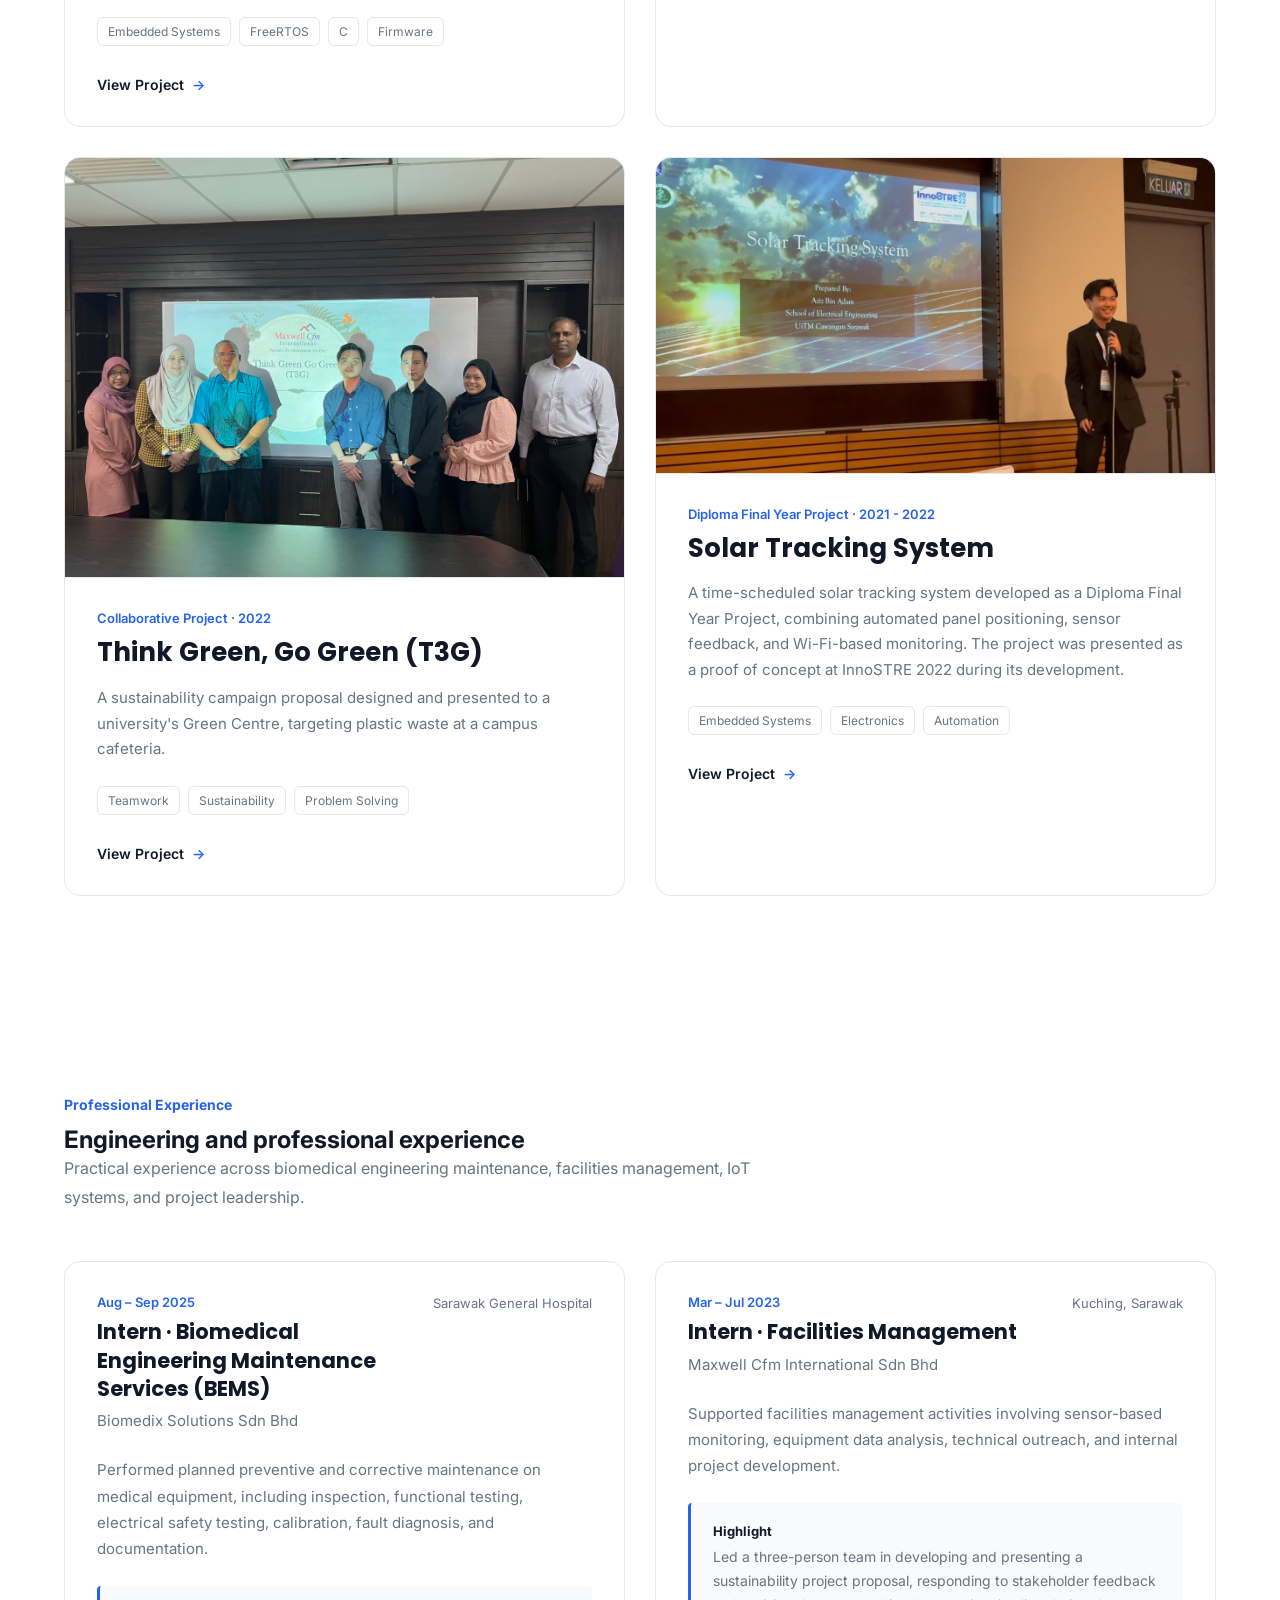
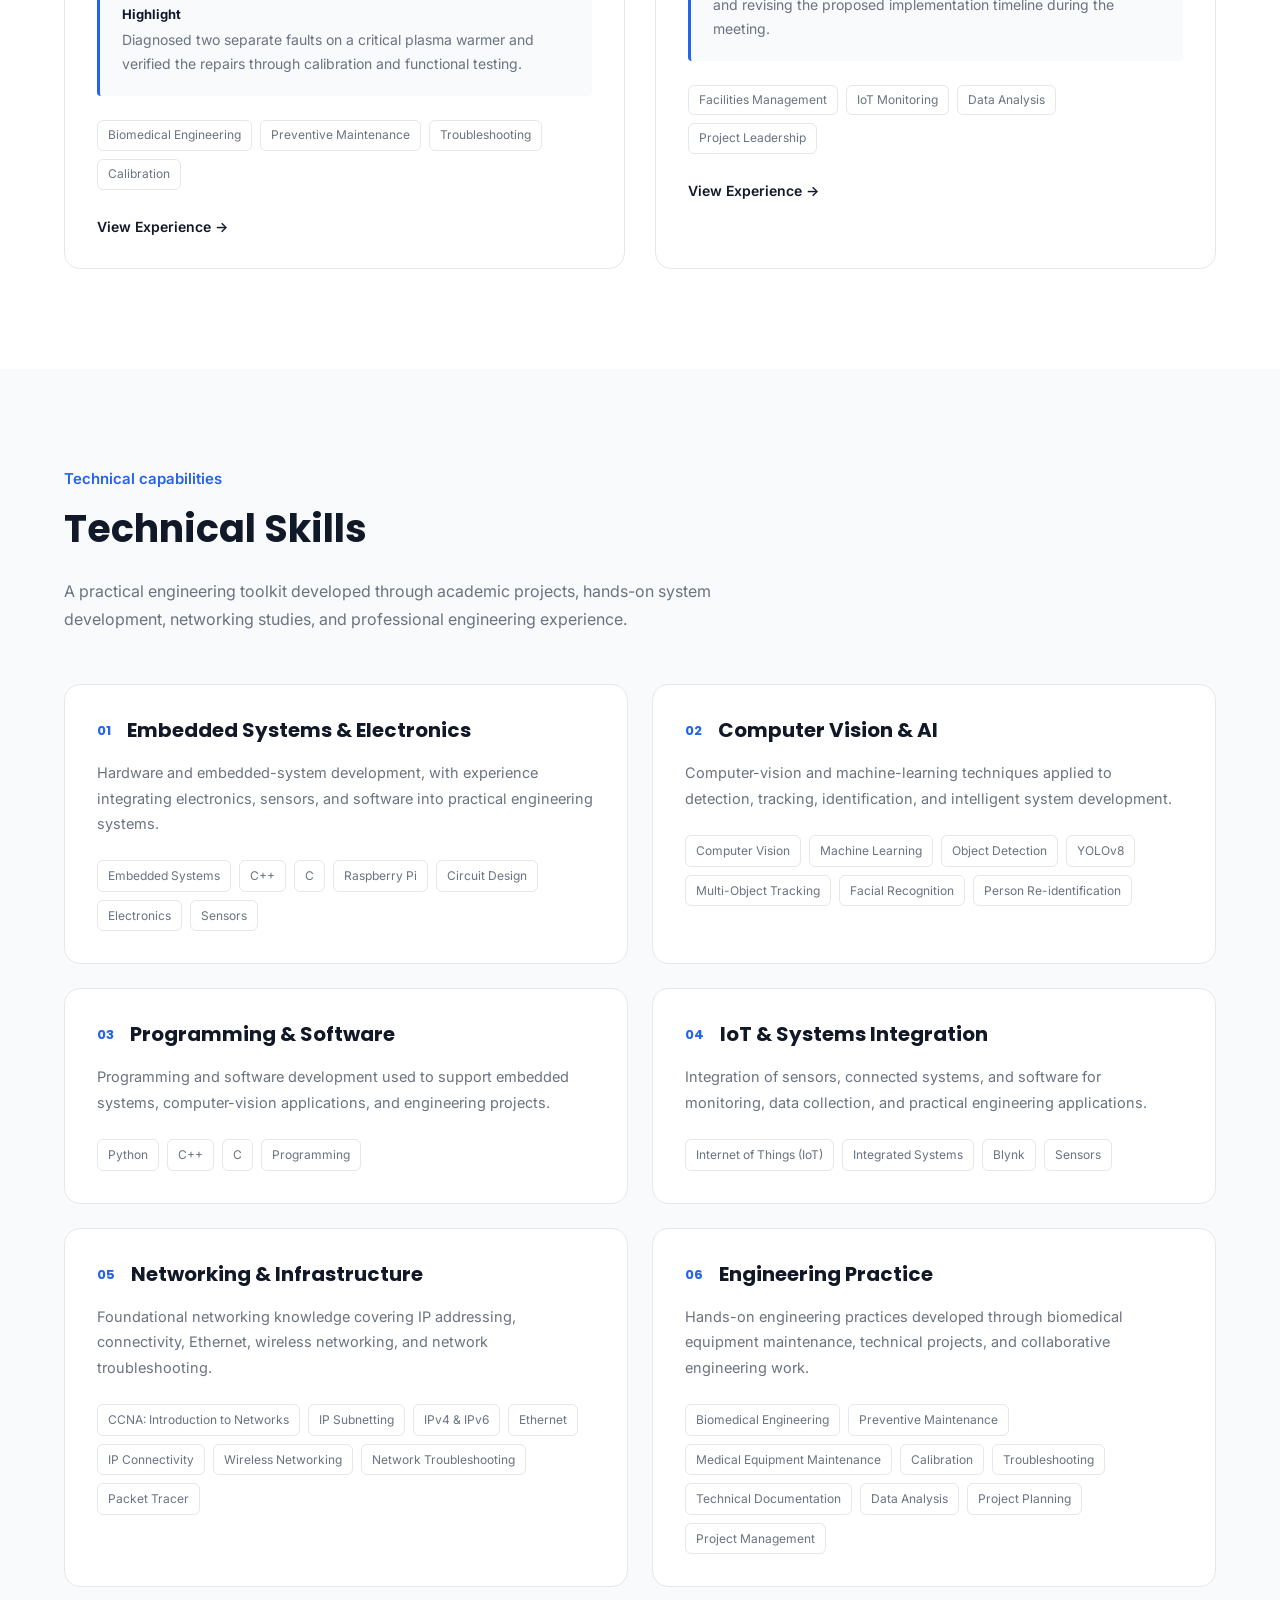
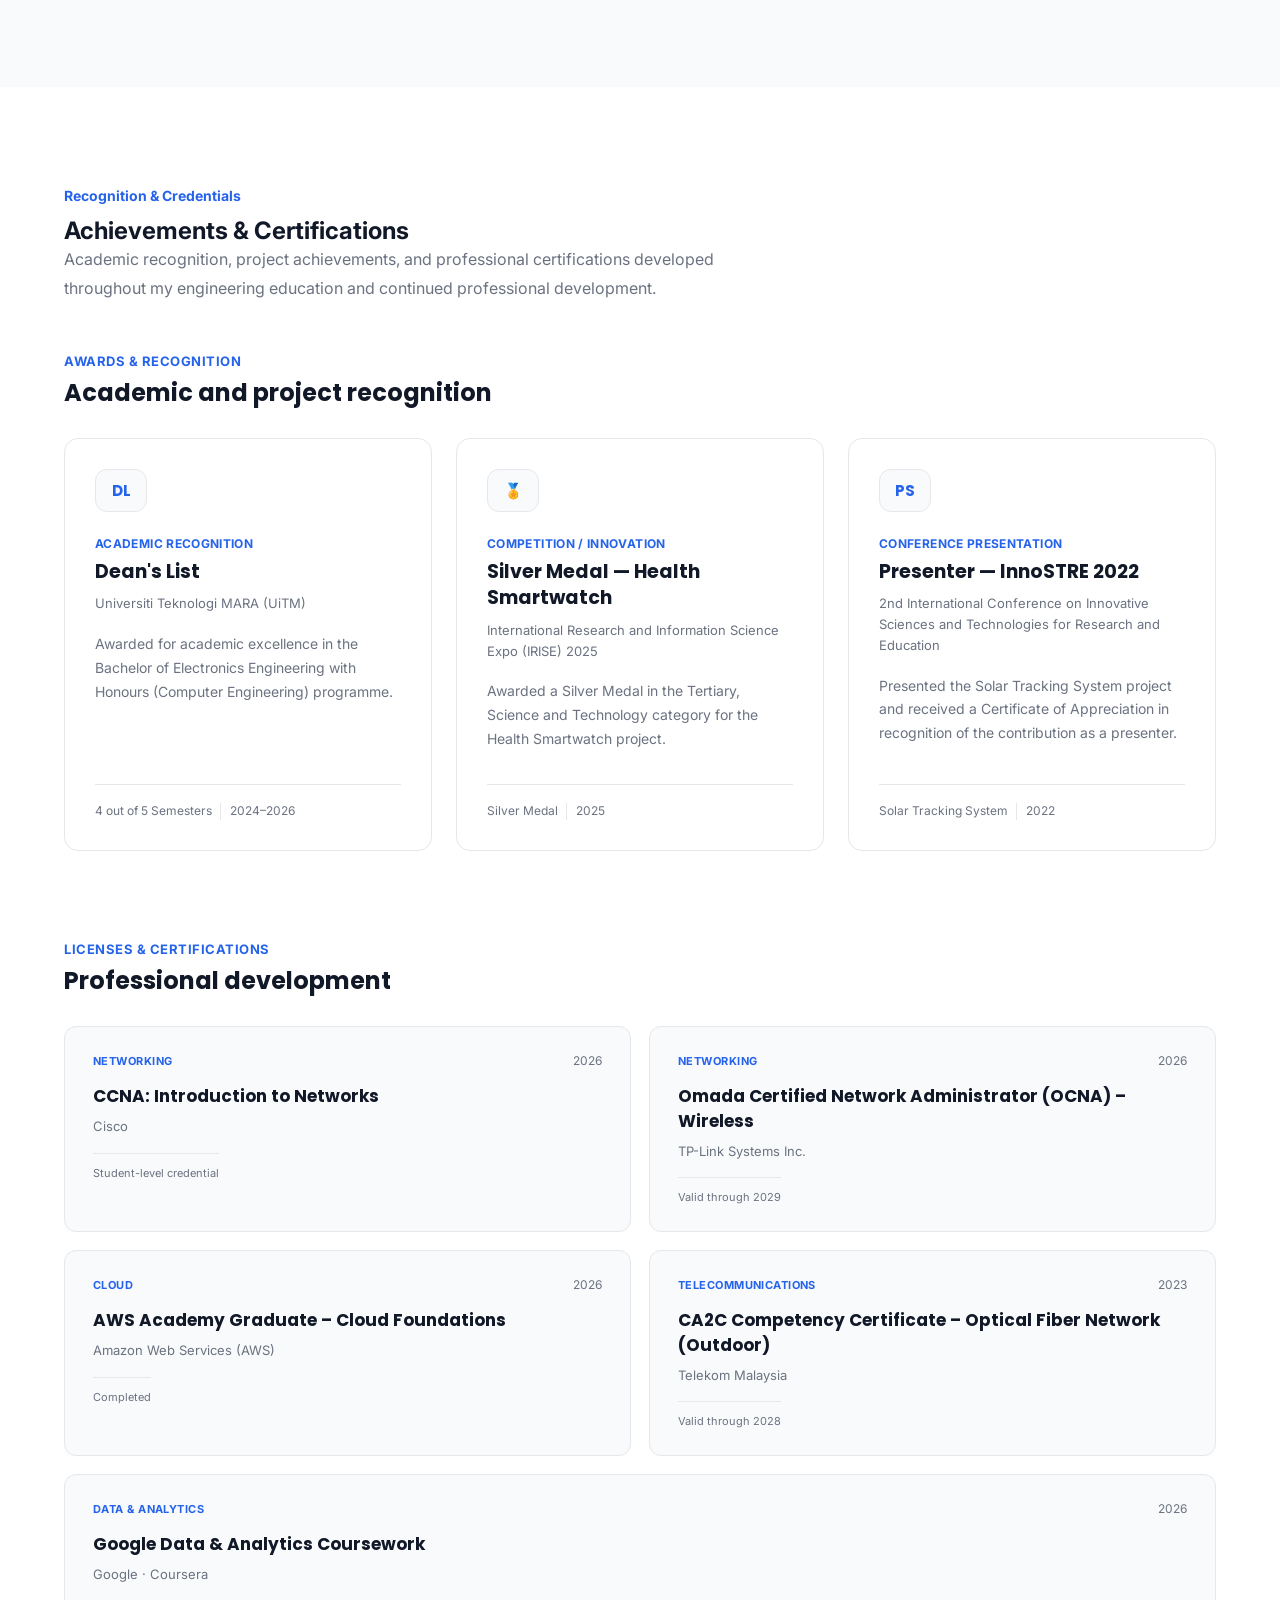
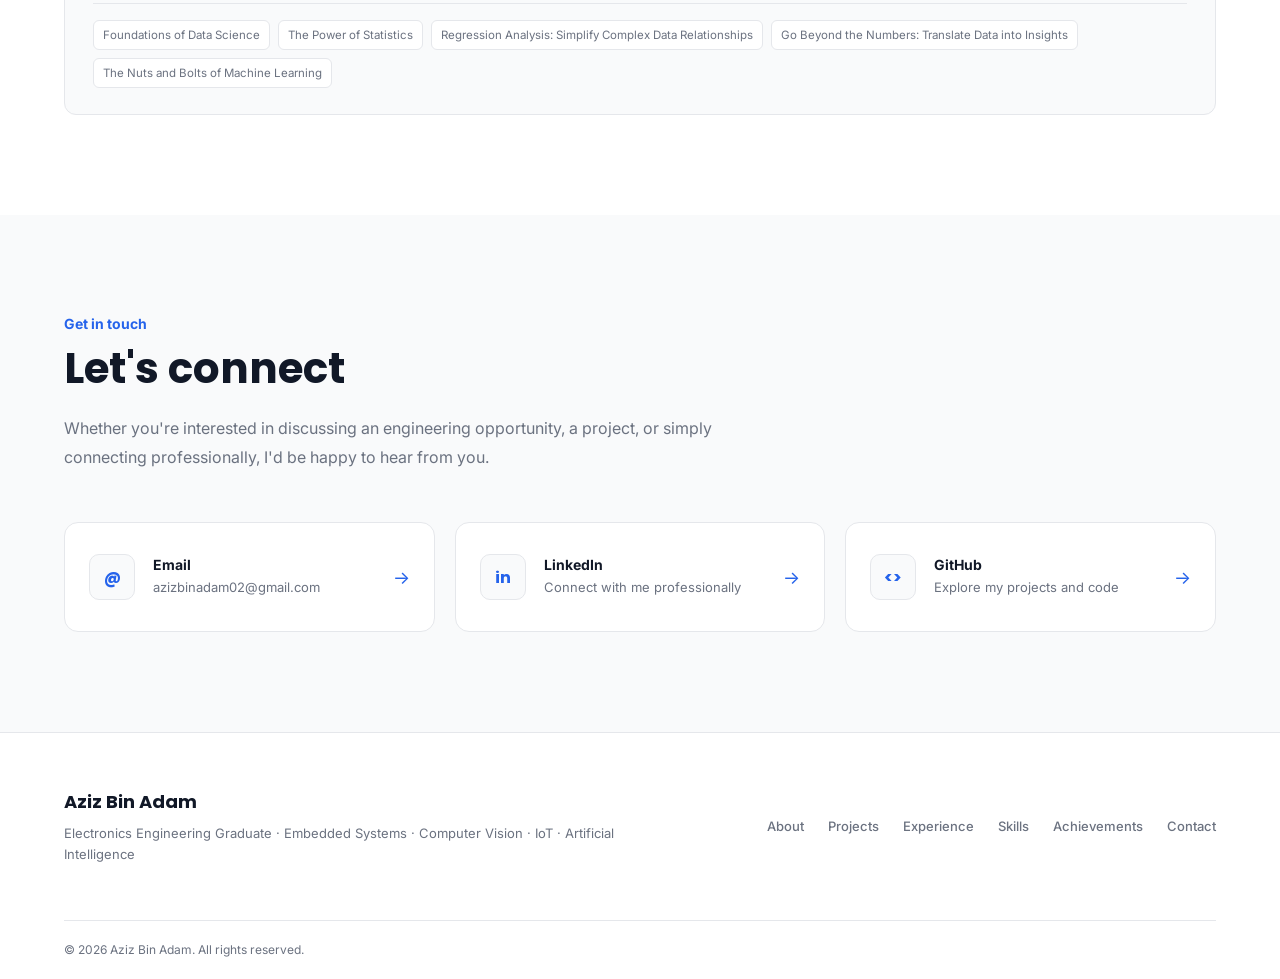
==== commit 65529eb0: "Addition to Project Section: RTOS Pizza" ====
--- a/index.html
+++ b/index.html
@@ -267,6 +267,55 @@
 
                     <div class="project-image">
                         <img
+                            src="images/rtos-pizza/rtos-pizza-development.jpg"
+                            alt="RTOS_Pizza development environment showing embedded C code and Raspberry Pi Pico hardware"
+                            class="project-thumbnail"
+                        >
+                    </div>
+
+                    <div class="project-content">
+
+                        <p class="project-type">
+                            Embedded Systems · RTOS · 2025–2026
+                        </p>
+
+                        <h3>
+                            RTOS Pizza
+                        </h3>
+
+                        <p class="project-description">
+                            A FreeRTOS firmware project developed on the RP2350,
+                            exploring concurrent task execution, semaphore-based
+                            synchronization, and embedded system development.
+                        </p>
+
+                        <div class="project-tags">
+
+                            <span>Embedded Systems</span>
+                            <span>FreeRTOS</span>
+                            <span>C</span>
+                            <span>Firmware</span>
+
+                        </div>
+
+                        <a
+                            href="projects/rtos-pizza.html"
+                            class="project-link"
+                        >
+                            View Project
+                            <span>→</span>
+                        </a>
+
+                    </div>
+
+                </article>
+
+                <!-- Project 3 -->
+
+                <article class="project-card">
+
+                    <div class="project-image">
+                        <img
                             src="images/ppe-monitoring/ppe-monitoring-dashboard.png"
                             alt="PPE monitoring dashboard showing PPE detection results, violation alerts, and recorded monitoring data"
                             class="project-thumbnail"
@@ -318,7 +367,7 @@
 
                 </article>
 
-                <!-- Project 3 -->
+                <!-- Project 4 -->
 
                 <article class="project-card">
 
@@ -364,7 +413,7 @@
                 </article>
 
 
-                <!-- Project 4 -->
+                <!-- Project 5 -->
 
                 <article class="project-card">
 
@@ -656,6 +705,7 @@
 
                         <span>Embedded Systems</span>
                         <span>C++</span>
+                        <span>C</span>
                         <span>Raspberry Pi</span>
                         <span>Circuit Design</span>
                         <span>Electronics</span>
@@ -729,6 +779,7 @@
 
                         <span>Python</span>
                         <span>C++</span>
+                        <span>C</span>
                         <span>Programming</span>
 
                     </div>
